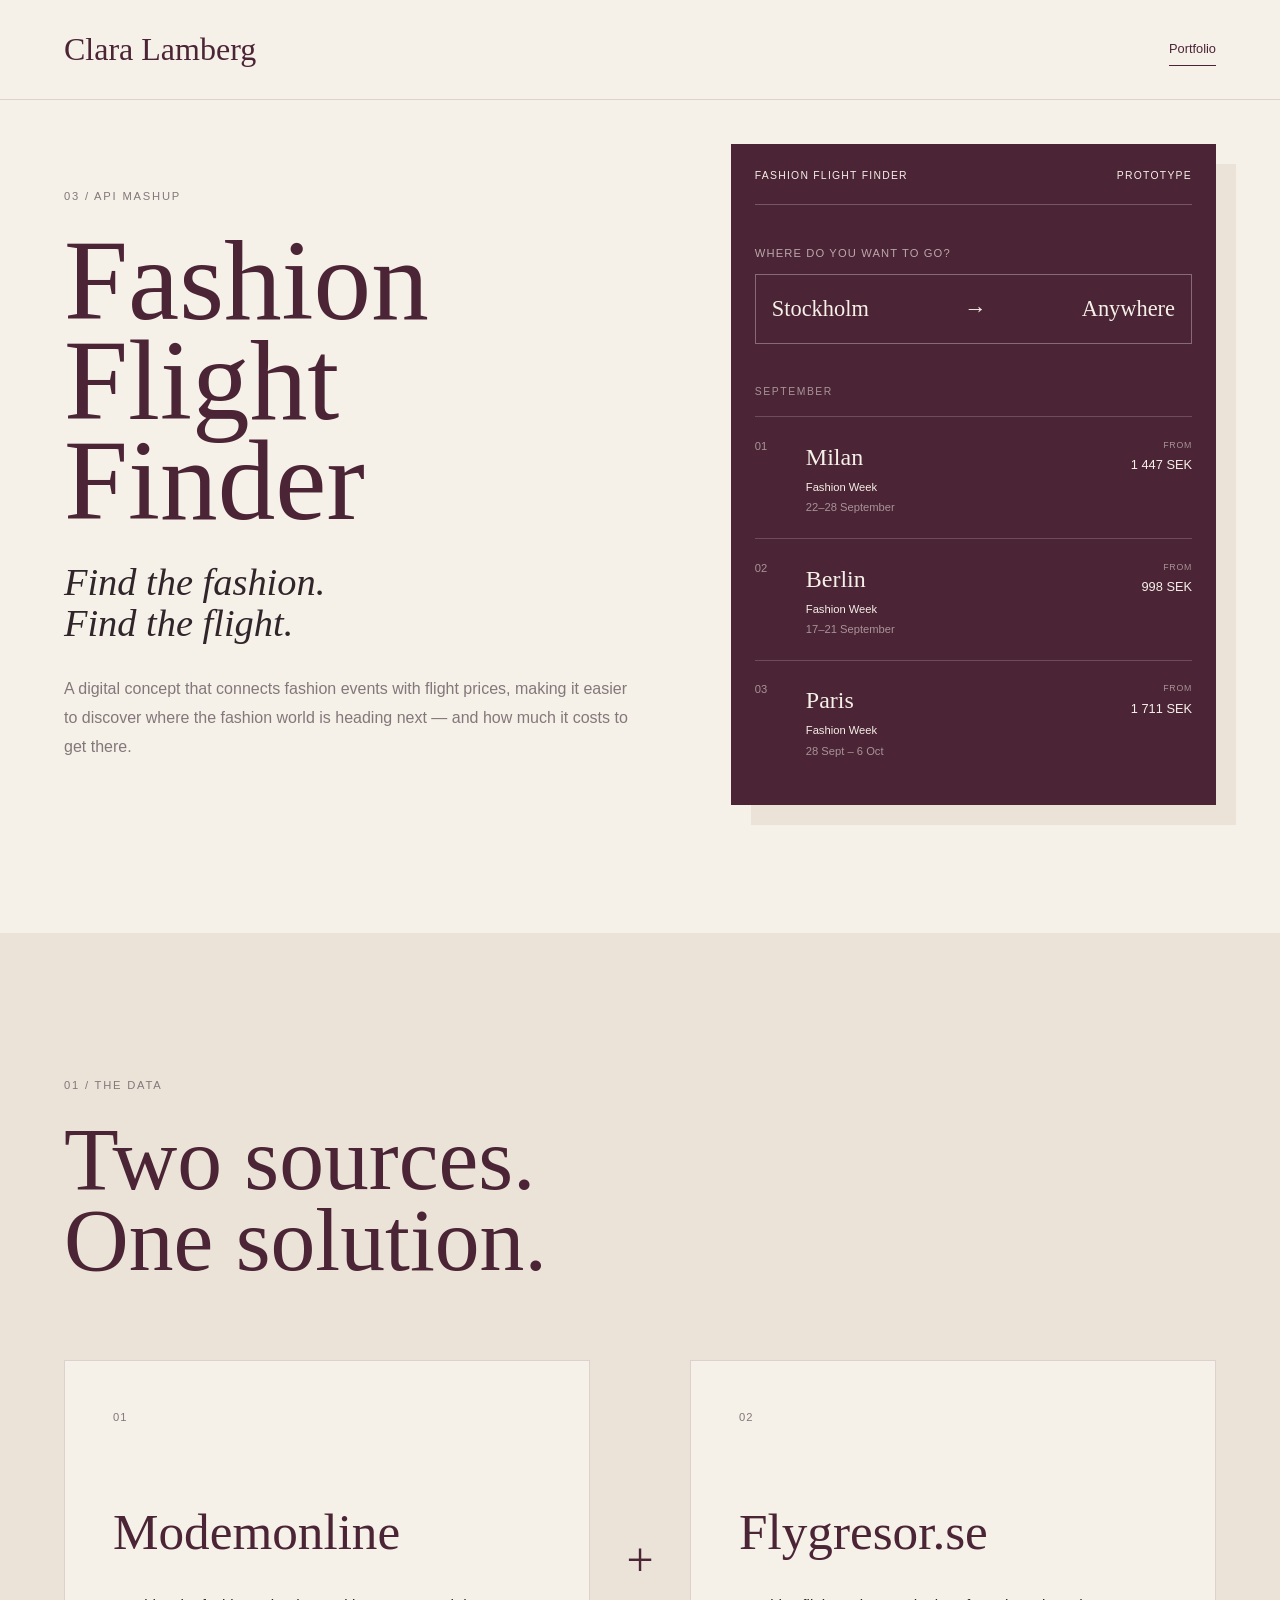
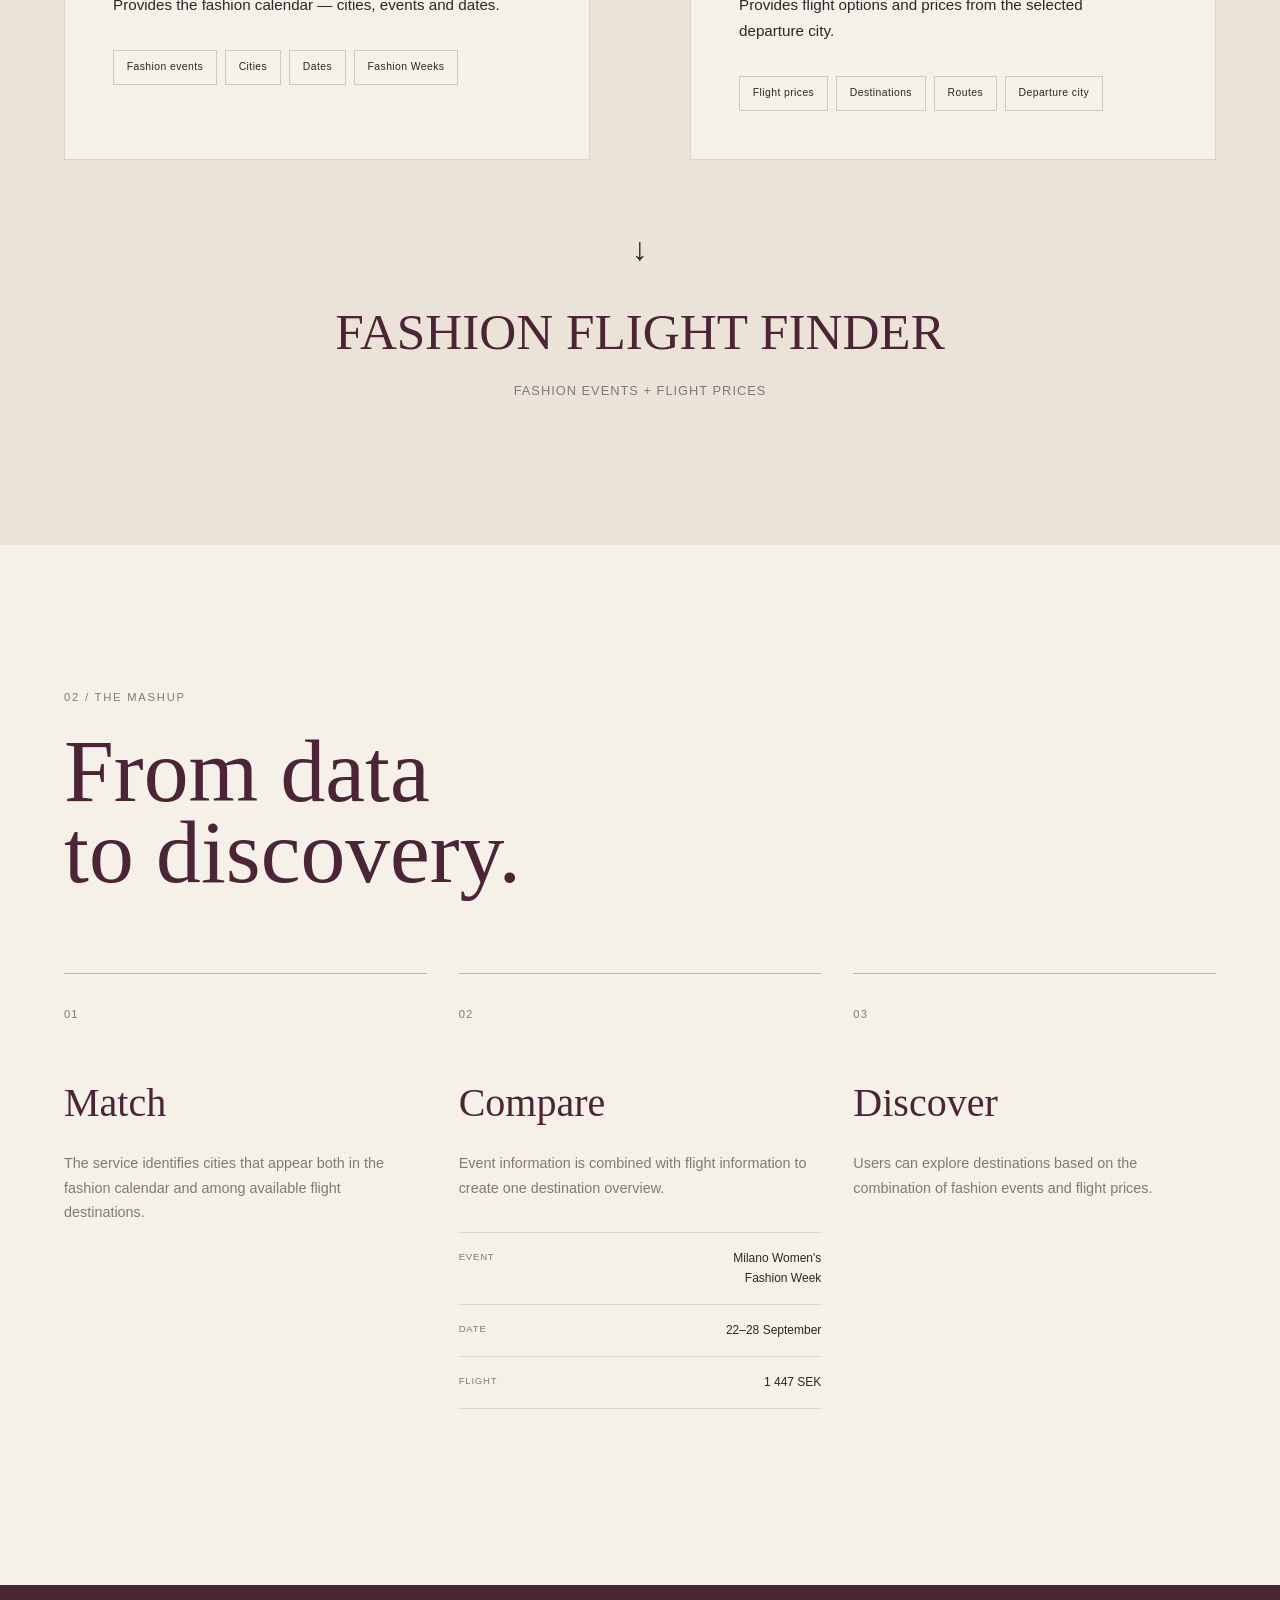
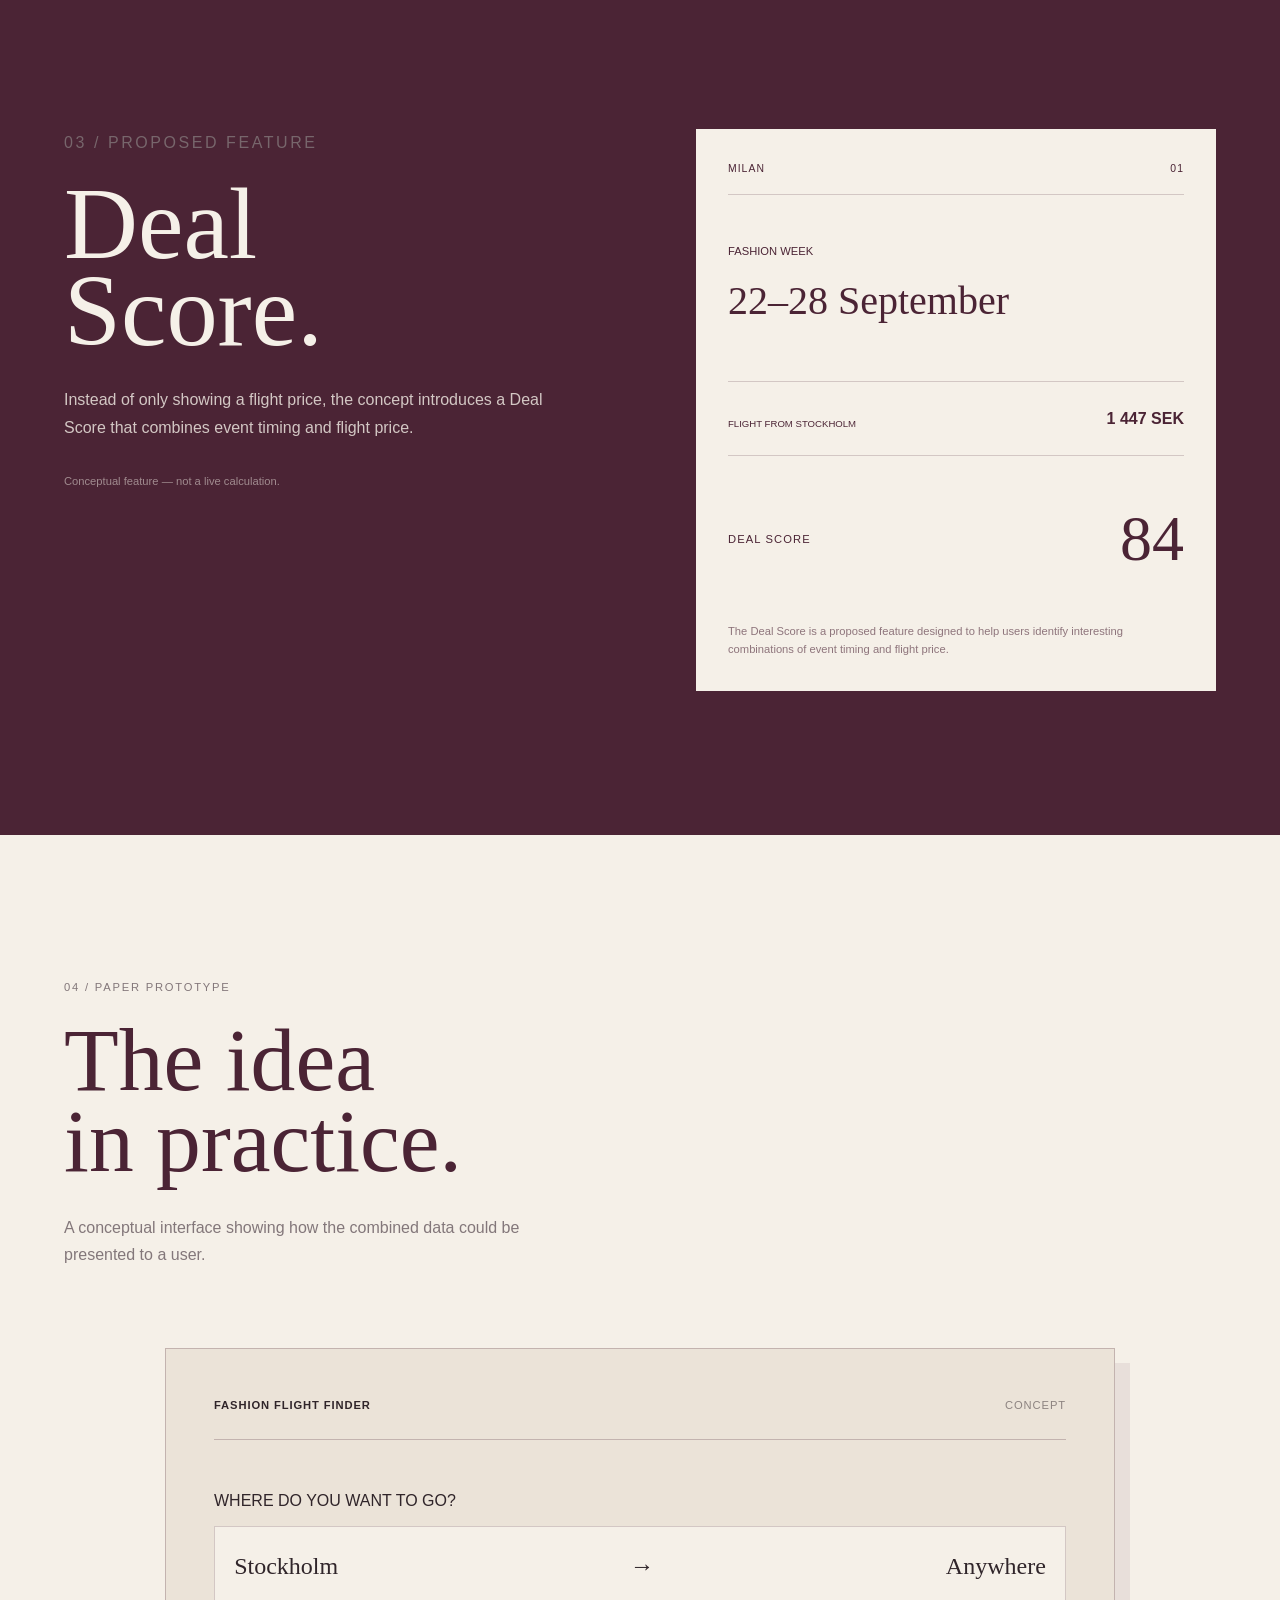
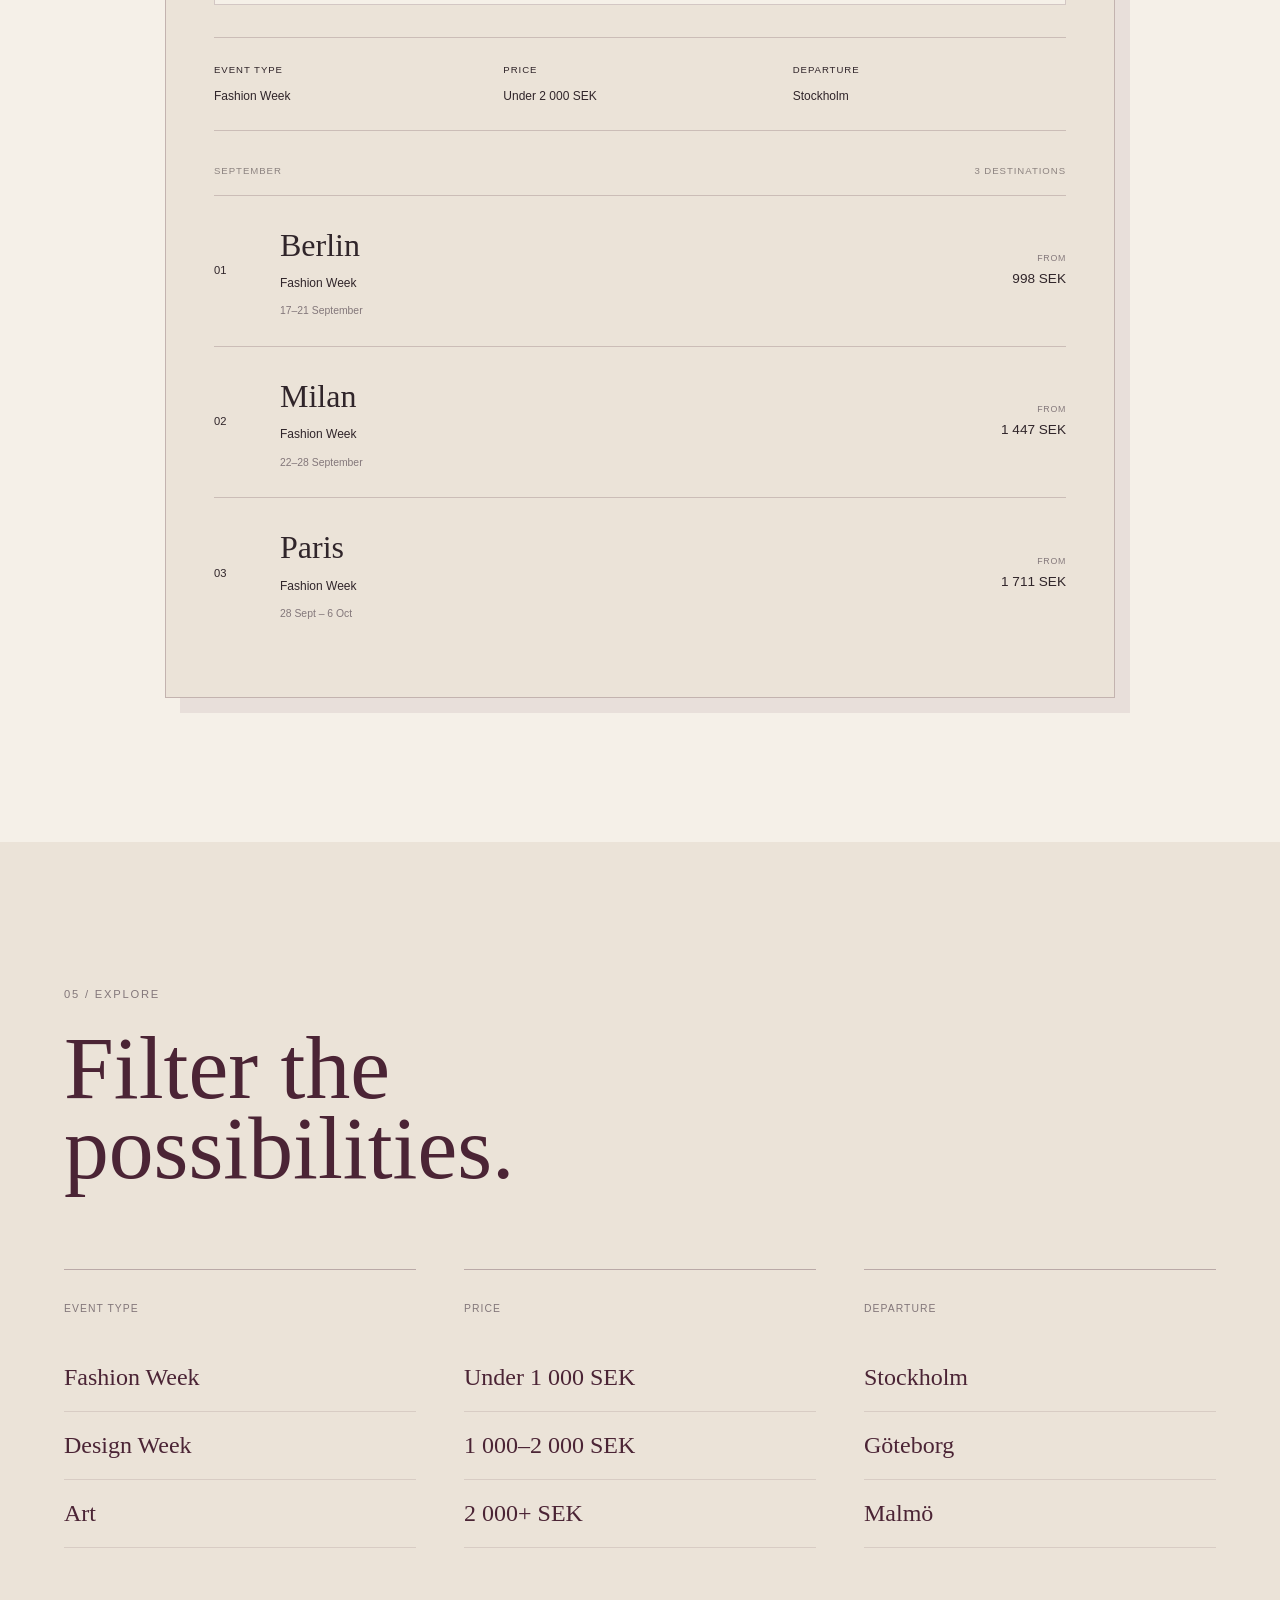
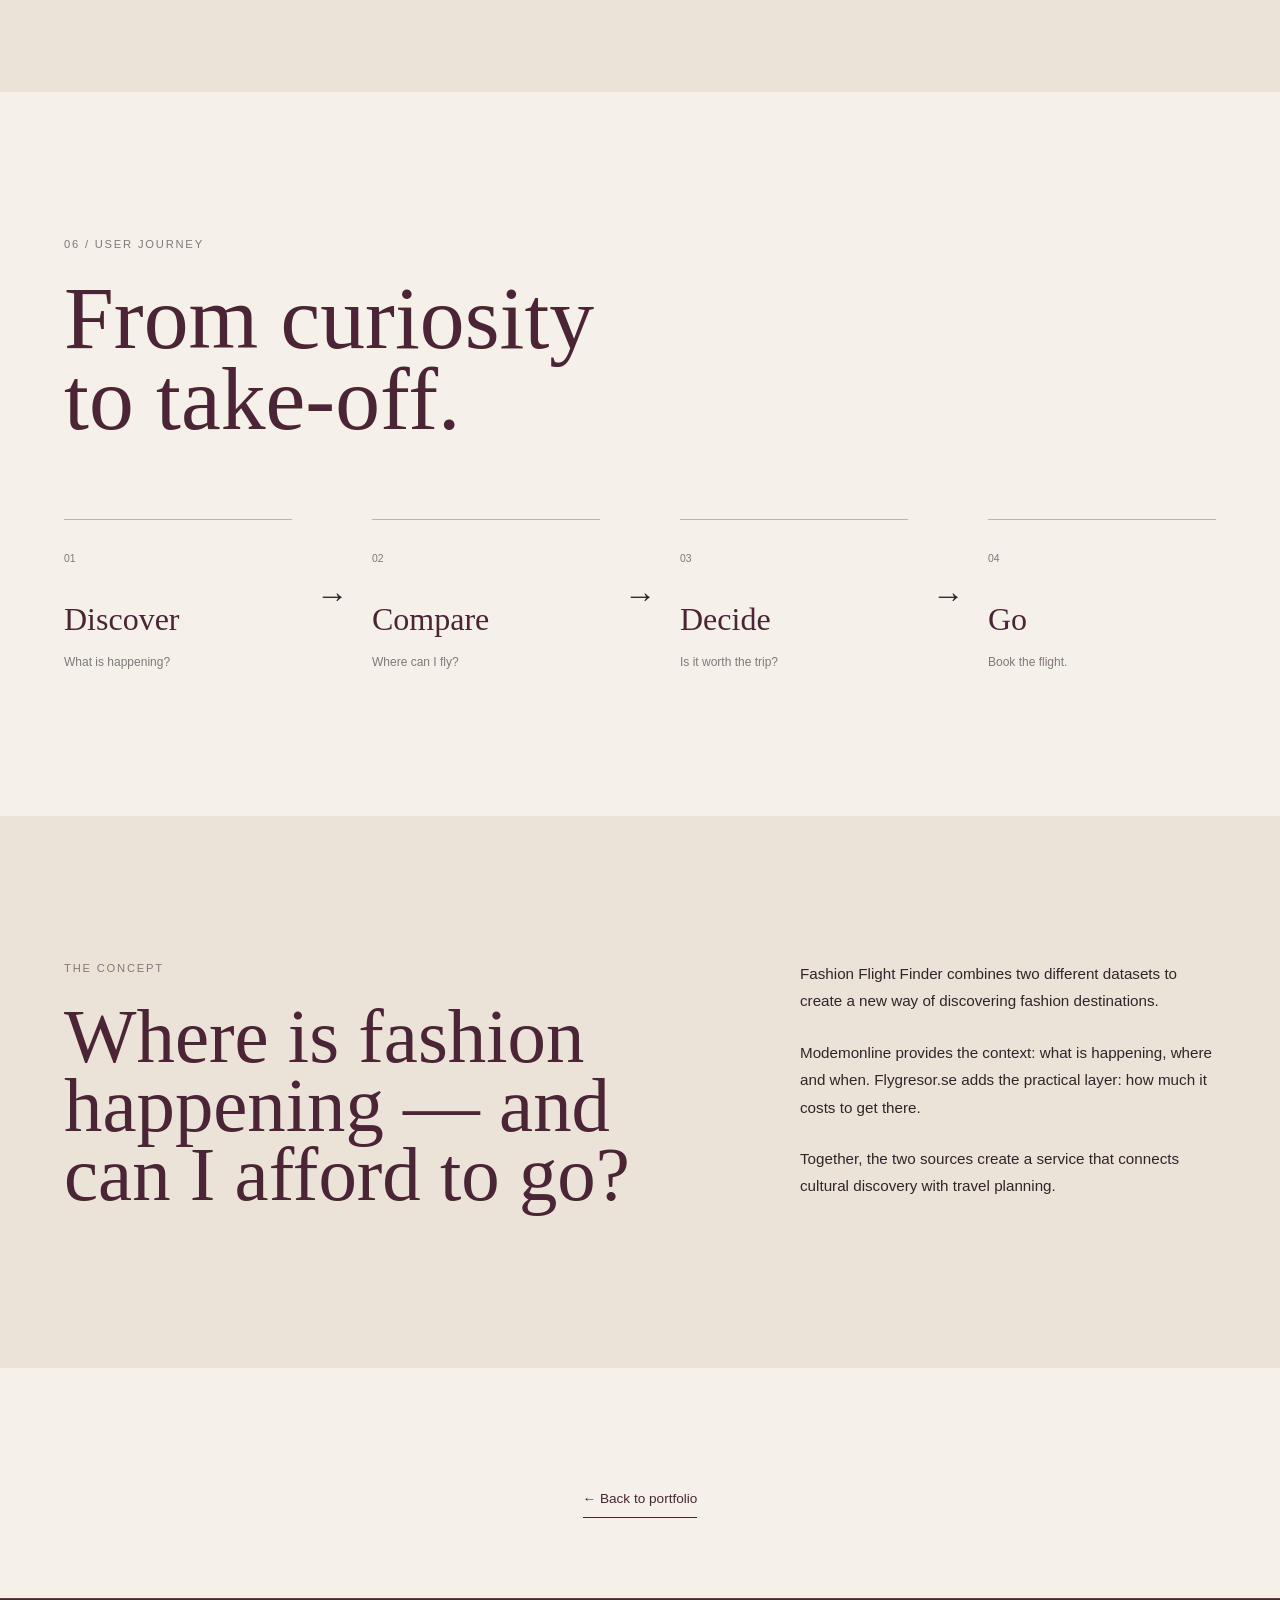
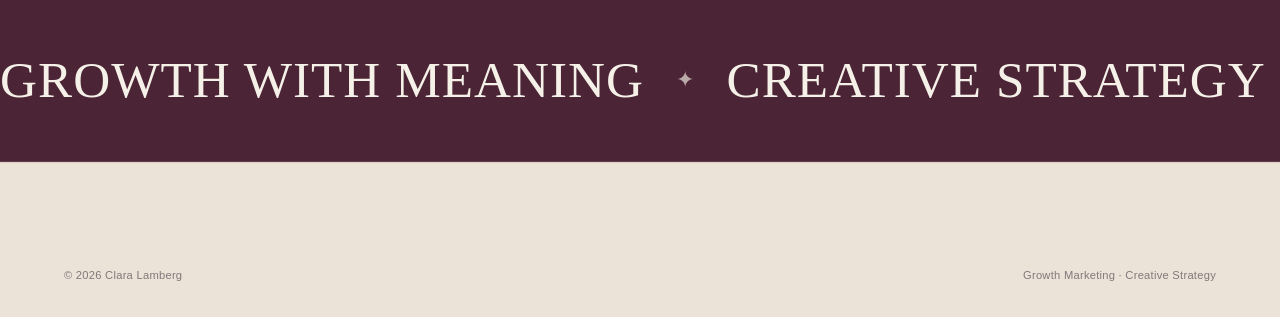
==== api.html @ 917c8853 "new changes" ====
<!DOCTYPE html>
<html lang="en">
<head>
  <!-- Google Tag Manager -->
<script>(function(w,d,s,l,i){w[l]=w[l]||[];w[l].push({'gtm.start':
new Date().getTime(),event:'gtm.js'});var f=d.getElementsByTagName(s)[0],
j=d.createElement(s),dl=l!='dataLayer'?'&l='+l:'';j.async=true;j.src=
'https://www.googletagmanager.com/gtm.js?id='+i+dl;f.parentNode.insertBefore(j,f);
})(window,document,'script','dataLayer','GTM-N8HHXP2M');</script>
<!-- End Google Tag Manager -->
  <meta charset="utf-8">
  <link href="https://fonts.googleapis.com/css2?family=Roboto&display=swap" rel="stylesheet">
  <title>Fashion Flight Finder</title>
  <link rel="stylesheet" href="styles.css"/>
   <!-- PROJECT 3 ONLY -->
    <link rel="stylesheet" href="project-three.css">
</head>
<body>
  <!-- Google Tag Manager (noscript) -->
<noscript><iframe src="https://www.googletagmanager.com/ns.html?id=GTM-N8HHXP2M"
height="0" width="0" style="display:none;visibility:hidden"></iframe></noscript>
<!-- End Google Tag Manager (noscript) -->


    <header class="site-header">

        <a href="index.html" class="logo">
            Clara Lamberg
        </a>

        <nav class="navigation">
            <a href="portfolio.html" class="active">
                Portfolio
            </a>
        </nav>

    </header>



    <main>


        <section class="fashion-intro">

            <div class="fashion-intro-content">

                <p class="eyebrow">
                    03 / API Mashup
                </p>

                <h1>
                    Fashion<br>
                    Flight Finder
                </h1>

                <p class="fashion-tagline">
                    Find the fashion.<br>
                    Find the flight.
                </p>

                <p class="fashion-intro-text">
                    A digital concept that connects fashion events
                    with flight prices, making it easier to discover
                    where the fashion world is heading next — and
                    how much it costs to get there.
                </p>

            </div>


            <div class="hero-prototype">

                <div class="prototype-top">
                    <span>FASHION FLIGHT FINDER</span>
                    <span>PROTOTYPE</span>
                </div>

                <div class="prototype-search">

                    <p>Where do you want to go?</p>

                    <div class="search-field">
                        Stockholm
                        <span>→</span>
                        Anywhere
                    </div>

                </div>

                <div class="prototype-month">
                    SEPTEMBER
                </div>

                <div class="prototype-result">

                    <div class="prototype-result-number">
                        01
                    </div>

                    <div class="prototype-result-info">

                        <h3>
                            Milan
                        </h3>

                        <p>
                            Fashion Week
                        </p>

                        <small>
                            22–28 September
                        </small>

                    </div>

                    <div class="prototype-price">

                        <span>
                            FROM
                        </span>

                        <strong>
                            1 447 SEK
                        </strong>

                    </div>

                </div>

                <div class="prototype-result">

                    <div class="prototype-result-number">
                        02
                    </div>

                    <div class="prototype-result-info">

                        <h3>
                            Berlin
                        </h3>

                        <p>
                            Fashion Week
                        </p>

                        <small>
                            17–21 September
                        </small>

                    </div>

                    <div class="prototype-price">

                        <span>
                            FROM
                        </span>

                        <strong>
                            998 SEK
                        </strong>

                    </div>

                </div>

                <div class="prototype-result">

                    <div class="prototype-result-number">
                        03
                    </div>

                    <div class="prototype-result-info">

                        <h3>
                            Paris
                        </h3>

                        <p>
                            Fashion Week
                        </p>

                        <small>
                            28 Sept – 6 Oct
                        </small>

                    </div>

                    <div class="prototype-price">

                        <span>
                            FROM
                        </span>

                        <strong>
                            1 711 SEK
                        </strong>

                    </div>

                </div>

            </div>

        </section>


        <section class="data-sources">

            <div class="section-heading">

                <p class="eyebrow">
                    01 / The data
                </p>

                <h2>
                    Two sources.<br>
                    One solution.
                </h2>

            </div>


            <div class="data-flow">

                <article class="source-card">

                    <div class="source-number">
                        01
                    </div>

                    <h3>
                        Modemonline
                    </h3>

                    <p>
                        Provides the fashion calendar —
                        cities, events and dates.
                    </p>

                    <div class="source-data">

                        <span>Fashion events</span>
                        <span>Cities</span>
                        <span>Dates</span>
                        <span>Fashion Weeks</span>

                    </div>

                </article>


                <div class="data-connection">

                    <span>+</span>

                </div>


                <article class="source-card">

                    <div class="source-number">
                        02
                    </div>

                    <h3>
                        Flygresor.se
                    </h3>

                    <p>
                        Provides flight options and prices
                        from the selected departure city.
                    </p>

                    <div class="source-data">

                        <span>Flight prices</span>
                        <span>Destinations</span>
                        <span>Routes</span>
                        <span>Departure city</span>

                    </div>

                </article>

            </div>


            <div class="mashup-result">

                <span>
                    ↓
                </span>

                <strong>
                    FASHION FLIGHT FINDER
                </strong>

                <p>
                    Fashion events + flight prices
                </p>

            </div>

        </section>


        <section class="mashup-section">

            <div class="section-heading">

                <p class="eyebrow">
                    02 / The mashup
                </p>

                <h2>
                    From data<br>
                    to discovery.
                </h2>

            </div>


            <div class="mashup-steps">


                <article class="mashup-step">

                    <span class="step-number">
                        01
                    </span>

                    <h3>
                        Match
                    </h3>

                    <p>
                        The service identifies cities that
                        appear both in the fashion calendar
                        and among available flight destinations.
                    </p>

                </article>


                <article class="mashup-step">

                    <span class="step-number">
                        02
                    </span>

                    <h3>
                        Compare
                    </h3>

                    <p>
                        Event information is combined with
                        flight information to create one
                        destination overview.
                    </p>

                    <div class="mini-example">

                        <div>
                            <span>EVENT</span>
                            <strong>
                                Milano Women's<br>
                                Fashion Week
                            </strong>
                        </div>

                        <div>
                            <span>DATE</span>
                            <strong>
                                22–28 September
                            </strong>
                        </div>

                        <div>
                            <span>FLIGHT</span>
                            <strong>
                                1 447 SEK
                            </strong>
                        </div>

                    </div>

                </article>

                <article class="mashup-step">

                    <span class="step-number">
                        03
                    </span>

                    <h3>
                        Discover
                    </h3>

                    <p>
                        Users can explore destinations based
                        on the combination of fashion events
                        and flight prices.
                    </p>

                </article>

            </div>

        </section>

        <section class="deal-score-section">

            <div class="deal-score-intro">

                <p class="eyebrow">
                    03 / Proposed feature
                </p>

                <h2>
                    Deal<br>
                    Score.
                </h2>

                <p>
                    Instead of only showing a flight price,
                    the concept introduces a Deal Score that
                    combines event timing and flight price.
                </p>

                <small>
                    Conceptual feature — not a live calculation.
                </small>

            </div>


            <div class="deal-card">

                <div class="deal-card-top">

                    <span>
                        MILAN
                    </span>

                    <span>
                        01
                    </span>

                </div>


                <div class="deal-card-main">

                    <p>
                        Fashion Week
                    </p>

                    <h3>
                        22–28 September
                    </h3>

                </div>


                <div class="deal-price">

                    <span>
                        FLIGHT FROM STOCKHOLM
                    </span>

                    <strong>
                        1 447 SEK
                    </strong>

                </div>


                <div class="deal-score">

                    <span>
                        DEAL SCORE
                    </span>

                    <strong>
                        84
                    </strong>

                </div>


                <p class="deal-note">
                    The Deal Score is a proposed feature
                    designed to help users identify interesting
                    combinations of event timing and flight price.
                </p>

            </div>

        </section>


        <section class="paper-section">

            <div class="section-heading">

                <p class="eyebrow">
                    04 / Paper prototype
                </p>

                <h2>
                    The idea<br>
                    in practice.
                </h2>

                <p class="section-description">
                    A conceptual interface showing how the
                    combined data could be presented to a user.
                </p>

            </div>

            <div class="paper-prototype">

                <div class="paper-header">

                    <strong>
                        FASHION FLIGHT FINDER
                    </strong>

                    <span>
                        CONCEPT
                    </span>

                </div>


                <div class="paper-search">

                    <p>
                        WHERE DO YOU WANT TO GO?
                    </p>

                    <div class="paper-input">
                        Stockholm
                        <span>→</span>
                        Anywhere
                    </div>

                </div>


                <div class="paper-filters">

                    <div>
                        <span>EVENT TYPE</span>

                        <strong>
                            Fashion Week
                        </strong>
                    </div>

                    <div>
                        <span>PRICE</span>

                        <strong>
                            Under 2 000 SEK
                        </strong>
                    </div>

                    <div>
                        <span>DEPARTURE</span>

                        <strong>
                            Stockholm
                        </strong>
                    </div>

                </div>


                <div class="paper-results">

                    <div class="paper-results-heading">
                        <span>SEPTEMBER</span>
                        <span>3 DESTINATIONS</span>
                    </div>

                    <article class="paper-result">

                        <div class="paper-result-number">
                            01
                        </div>

                        <div class="paper-result-city">
                            <h3>
                                Berlin
                            </h3>

                            <p>
                                Fashion Week
                            </p>

                            <small>
                                17–21 September
                            </small>
                        </div>

                        <div class="paper-result-price">
                            <span>FROM</span>
                            <strong>
                                998 SEK
                            </strong>
                        </div>

                    </article>

                    <article class="paper-result">

                        <div class="paper-result-number">
                            02
                        </div>

                        <div class="paper-result-city">
                            <h3>
                                Milan
                            </h3>

                            <p>
                                Fashion Week
                            </p>

                            <small>
                                22–28 September
                            </small>
                        </div>

                        <div class="paper-result-price">
                            <span>FROM</span>
                            <strong>
                                1 447 SEK
                            </strong>
                        </div>

                    </article>

                    <article class="paper-result">

                        <div class="paper-result-number">
                            03
                        </div>

                        <div class="paper-result-city">
                            <h3>
                                Paris
                            </h3>

                            <p>
                                Fashion Week
                            </p>

                            <small>
                                28 Sept – 6 Oct
                            </small>
                        </div>

                        <div class="paper-result-price">
                            <span>FROM</span>
                            <strong>
                                1 711 SEK
                            </strong>
                        </div>

                    </article>

                </div>

            </div>

        </section>


        <section class="filters-section">

            <div class="section-heading">

                <p class="eyebrow">
                    05 / Explore
                </p>

                <h2>
                    Filter the<br>
                    possibilities.
                </h2>

            </div>


            <div class="filter-grid">


                <div class="filter-group">

                    <span>
                        EVENT TYPE
                    </span>

                    <div class="filter-options">

                        <span>Fashion Week</span>
                        <span>Design Week</span>
                        <span>Art</span>

                    </div>

                </div>


                <div class="filter-group">

                    <span>
                        PRICE
                    </span>

                    <div class="filter-options">

                        <span>Under 1 000 SEK</span>
                        <span>1 000–2 000 SEK</span>
                        <span>2 000+ SEK</span>

                    </div>

                </div>


                <div class="filter-group">

                    <span>
                        DEPARTURE
                    </span>

                    <div class="filter-options">

                        <span>Stockholm</span>
                        <span>Göteborg</span>
                        <span>Malmö</span>

                    </div>

                </div>

            </div>

        </section>

        <section class="journey-section">

            <div class="section-heading">

                <p class="eyebrow">
                    06 / User journey
                </p>

                <h2>
                    From curiosity<br>
                    to take-off.
                </h2>

            </div>


            <div class="journey">

                <article class="journey-step">

                    <span>
                        01
                    </span>

                    <h3>
                        Discover
                    </h3>

                    <p>
                        What is happening?
                    </p>

                </article>


                <div class="journey-arrow">
                    →
                </div>


                <article class="journey-step">

                    <span>
                        02
                    </span>

                    <h3>
                        Compare
                    </h3>

                    <p>
                        Where can I fly?
                    </p>

                </article>


                <div class="journey-arrow">
                    →
                </div>


                <article class="journey-step">

                    <span>
                        03
                    </span>

                    <h3>
                        Decide
                    </h3>

                    <p>
                        Is it worth the trip?
                    </p>

                </article>


                <div class="journey-arrow">
                    →
                </div>


                <article class="journey-step">

                    <span>
                        04
                    </span>

                    <h3>
                        Go
                    </h3>

                    <p>
                        Book the flight.
                    </p>

                </article>

            </div>

        </section>


        <section class="fashion-summary">

            <div>

                <p class="eyebrow">
                    The concept
                </p>

                <h2>
                    Where is fashion<br>
                    happening — and<br>
                    can I afford to go?
                </h2>

            </div>


            <div class="fashion-summary-text">

                <p>
                    Fashion Flight Finder combines two different
                    datasets to create a new way of discovering
                    fashion destinations.
                </p>

                <p>
                    Modemonline provides the context:
                    what is happening, where and when.
                    Flygresor.se adds the practical layer:
                    how much it costs to get there.
                </p>

                <p>
                    Together, the two sources create a service
                    that connects cultural discovery with travel
                    planning.
                </p>

            </div>

        </section>


        <section class="project-back">

            <a href="portfolio.html" class="project-button">
                ← Back to portfolio
            </a>

        </section>


        <section class="marquee-section" aria-label="Scrolling statement">

            <div class="marquee">

                <div class="marquee-track">

                    <span>GROWTH WITH MEANING</span>
                    <span class="marquee-dot">✦</span>

                    <span>CREATIVE STRATEGY</span>
                    <span class="marquee-dot">✦</span>

                    <span>DATA &amp; DIGITAL</span>
                    <span class="marquee-dot">✦</span>

                    <span>GROWTH WITH MEANING</span>
                    <span class="marquee-dot">✦</span>

                    <span>CREATIVE STRATEGY</span>
                    <span class="marquee-dot">✦</span>

                    <span>DATA &amp; DIGITAL</span>
                    <span class="marquee-dot">✦</span>

                </div>

            </div>

        </section>


    </main>


    <footer class="site-footer">

        <div class="footer-bottom">

            <p>
                © 2026 Clara Lamberg
            </p>

            <p>
                Growth Marketing · Creative Strategy
            </p>

        </div>

    </footer>


</body>

</html>
---- styles.css ----
:root {
  --ivory: #fffff3;
  --wine-deep: #4c050c;
  --wine-black: #1a090a;
  --dusty-blue: #94b1c8;
  --muted: #70585b;

  --serif: "Cormorant Garamond", Georgia, serif;
  --sans: "Work Sans", -apple-system, BlinkMacSystemFont, "Segoe UI", sans-serif;

  --page-pad: clamp(1.25rem, 5vw, 4rem);
  --content-width: 1180px;
}

/* ---------- Reset ---------- */

*,
*::before,
*::after {
  box-sizing: border-box;
}

html {
  scroll-behavior: smooth;
}

body {
  margin: 0;
  background: var(--ivory);
  color: var(--wine-black);
  font-family: var(--sans);
  -webkit-font-smoothing: antialiased;
  text-rendering: optimizeLegibility;
}

a {
  color: inherit;
}

img {
  max-width: 100%;
}


/* ---------- Header ---------- */

.site-header {
  position: fixed;
  inset: 0 0 auto;
  z-index: 20;

  display: flex;
  align-items: center;
  justify-content: space-between;
  gap: 1rem;

  padding: 1.5rem var(--page-pad) 1.15rem;

  color: var(--ivory);
  background: transparent;

  transition:
    color 0.3s ease,
    background-color 0.3s ease,
    box-shadow 0.3s ease;
}

.site-header.is-solid {
  color: var(--wine-deep);
  background: rgba(255, 255, 243, 0.94);

  box-shadow: 0 1px 0 rgba(76, 5, 12, 0.08);

  backdrop-filter: blur(12px);
}

.name {
  font-family: var(--serif);
  font-size: clamp(1.25rem, 2vw, 1.55rem);
  font-weight: 600;
  letter-spacing: 0.01em;
  text-decoration: none;
}

.site-nav {
  display: flex;
  gap: clamp(1rem, 3vw, 1.8rem);
}

.site-nav a {
  position: relative;

  padding: 0.25rem 0;

  font-size: 0.88rem;
  text-decoration: none;
}

.site-nav a::after {
  content: "";

  position: absolute;
  left: 0;
  bottom: -3px;

  width: 0;
  height: 1px;

  background: currentColor;

  transition: width 0.25s ease;
}

.site-nav a:hover::after,
.site-nav a:focus-visible::after {
  width: 100%;
}


/* ---------- Hero Image ---------- */

.hero-image-wrap {
  position: relative;

  min-height: 480px;
  height: 100svh;

  overflow: hidden;

  background: var(--wine-black);
}

.hero-image {
  width: 100%;
  height: 100%;

  display: block;

  object-fit: cover;
  transform-origin: center top;

  animation: hero-enter 1s ease both;
}

.hero-image-overlay {
  position: absolute;
  inset: 0;

  pointer-events: none;

  background:
    linear-gradient(
      180deg,
      rgba(26, 9, 10, 0.12),
      transparent 42%,
      rgba(26, 9, 10, 0.52)
    );
}

@keyframes hero-enter {
  from {
    opacity: 0;
    transform: scale(1.025);
  }

  to {
    opacity: 1;
    transform: scale(1);
  }
}


/* ---------- Homepage Intro ---------- */

.home-intro {
  max-width: 900px;

  padding: clamp(4rem, 10vw, 8rem) var(--page-pad) 3rem;

  margin: 0 auto;
}

.home-intro h1 {
  margin: 0;

  font-family: var(--serif);
  font-size: clamp(3.2rem, 8vw, 6.2rem);
  font-weight: 500;
  line-height: 0.96;
  letter-spacing: -0.025em;
}

.home-intro p {
  max-width: 48ch;

  margin: 1.75rem 0 0;

  color: var(--wine-deep);

  font-family: var(--serif);
  font-size: clamp(1.15rem, 2vw, 1.4rem);
  font-style: italic;
  line-height: 1.55;
}


/* ---------- Cards ---------- */

.cards {
  display: grid;
  grid-template-columns: repeat(3, minmax(0, 1fr));

  gap: clamp(1.25rem, 3vw, 2.5rem);

  max-width: var(--content-width);

  margin: 0 auto;

  padding: 1rem var(--page-pad) clamp(5rem, 10vw, 8rem);
}

.card {
  display: flex;
  min-width: 0;
  flex-direction: column;

  overflow: hidden;

  color: var(--wine-black);
  text-decoration: none;

  background: #fffef0;

  border: 1px solid rgba(76, 5, 12, 0.13);
  border-radius: 18px;

  transition:
    transform 0.3s ease,
    box-shadow 0.3s ease,
    border-color 0.3s ease;
}

.card:hover,
.card:focus-visible {
  transform: translateY(-7px);

  border-color: rgba(76, 5, 12, 0.3);

  box-shadow: 0 18px 45px rgba(26, 9, 10, 0.12);
}

.card-image {
  aspect-ratio: 1 / 1;

  overflow: hidden;

  background: var(--wine-black);
}

.card-image img {
  width: 100%;
  height: 100%;

  display: block;

  object-fit: cover;

  transition: transform 0.6s cubic-bezier(0.2, 0.7, 0.2, 1);
}

.card:hover .card-image img,
.card:focus-visible .card-image img {
  transform: scale(1.045);
}

.card-body {
  display: flex;
  flex: 1;
  flex-direction: column;

  gap: 0.55rem;

  padding: 1.35rem 1.35rem 1.55rem;
}

.card-eyebrow {
  color: var(--dusty-blue);

  font-size: 0.75rem;
  font-weight: 600;
  letter-spacing: 0.08em;
  text-transform: uppercase;
}

.card h2 {
  margin: 0;

  font-family: var(--serif);
  font-size: 2.1rem;
  font-weight: 600;
}

.card p {
  margin: 0;

  color: var(--muted);

  font-size: 0.94rem;
  line-height: 1.6;
}


/* ---------- Subpage Intro ---------- */

.page-intro {
  max-width: var(--content-width);

  margin: 0 auto;

  padding: clamp(3rem, 8vw, 6.5rem) var(--page-pad) 2rem;
}

.page-kicker {
  margin: 0 0 0.75rem;

  color: var(--wine-deep);

  font-size: 0.78rem;
  font-weight: 600;
  letter-spacing: 0.12em;
  text-transform: uppercase;
}

.page-intro h1 {
  max-width: 14ch;

  margin: 0;

  font-family: var(--serif);
  font-size: clamp(3rem, 7vw, 6.5rem);
  font-weight: 500;
  line-height: 0.95;
}

.page-intro p {
  max-width: 55ch;

  margin: 1.5rem 0 0;

  color: var(--muted);

  font-size: 1.05rem;
  line-height: 1.7;
}


/* ---------- Content Pages ---------- */

.page-content {
  max-width: var(--content-width);

  margin: 0 auto;

  padding: 0 var(--page-pad) 6rem;
}

.page-content p {
  max-width: 65ch;

  color: var(--muted);

  font-size: 1rem;
  line-height: 1.8;
}

.back-link {
  display: inline-block;

  margin: 1rem 0 4rem;

  color: var(--wine-deep);

  font-size: 0.9rem;
  text-decoration: none;
}

.back-link:hover {
  text-decoration: underline;
}


/* ---------- Footer ---------- */

.site-footer {
  padding: 2rem var(--page-pad) 3rem;

  color: var(--wine-deep);

  font-size: 0.78rem;
  letter-spacing: 0.02em;

  border-top: 1px solid rgba(76, 5, 12, 0.1);
}


/* ---------- Responsive ---------- */

@media (max-width: 800px) {
  .cards {
    grid-template-columns: 1fr;
    max-width: 540px;
  }

  .hero-image-wrap {
    height: 68svh;
    min-height: 360px;
  }
}

@media (max-width: 480px) {
  .site-header {
    padding-top: 1.1rem;
  }

  .site-nav {
    gap: 0.9rem;
  }

  .site-nav a {
    font-size: 0.78rem;
  }

  .home-intro h1 {
    font-size: clamp(2.8rem, 14vw, 4.5rem);
  }
}

/* ---------- Scrolling Marquee ---------- */

.marquee-section {
  width: 100%;
  overflow: hidden;

  padding: 2.5rem 0;

  background: var(--wine-deep);
  color: var(--ivory);

  border-top: 1px solid rgba(255, 255, 243, 0.12);
  border-bottom: 1px solid rgba(255, 255, 243, 0.12);
}

.marquee {
  width: 100%;
  overflow: hidden;
}

.marquee-track {
  display: flex;
  align-items: center;
  gap: 2rem;

  width: max-content;

  white-space: nowrap;

  animation: marquee-scroll 28s linear infinite;
}

.marquee-track span {
  font-family: var(--serif);
  font-size: clamp(2rem, 4vw, 4rem);
  font-weight: 500;
  letter-spacing: 0.02em;
}

.marquee-dot {
  font-family: var(--sans) !important;
  font-size: 1.4rem !important;
  opacity: 0.65;
}


/* Infinite scrolling animation */

@keyframes marquee-scroll {

  from {
    transform: translateX(0);
  }

  to {
    transform: translateX(-50%);
  }

}


/* Pause animation when hovering */

.marquee-section:hover .marquee-track {
  animation-play-state: paused;
}


/* Accessibility */

@media (prefers-reduced-motion: reduce) {

  .marquee-track {
    animation: none;
    transform: none;
  }

}

/* ---------- Reduced Motion ---------- */

@media (prefers-reduced-motion: reduce) {
  *,
  *::before,
  *::after {
    scroll-behavior: auto !important;
    animation-duration: 0.01ms !important;
    transition-duration: 0.01ms !important;
  }
}
 

/* =========================================================
   EDUCATION PAGE
========================================================= */


/* ---------- Education Introduction ---------- */

.education-intro {
  padding-bottom: clamp(4rem, 8vw, 7rem);
}


/* ---------- Education Journey ---------- */

.education-journey {
  max-width: 1180px;

  margin: 0 auto;

  padding: 0 var(--page-pad) 5rem;
}


/* ---------- Individual Education Block ---------- */

.education-block {
  display: grid;
  grid-template-columns: 120px 1fr;

  gap: clamp(2rem, 7vw, 8rem);

  min-height: 70vh;

  padding: clamp(4rem, 10vw, 8rem) 0;

  border-top: 1px solid rgba(76, 5, 12, 0.15);

  opacity: 0;
  transform: translateY(60px);

  transition:
    opacity 0.9s ease,
    transform 0.9s cubic-bezier(0.2, 0.7, 0.2, 1);
}


.education-block:first-child {
  border-top: none;
}


/* Active scroll state */

.education-block.is-visible {
  opacity: 1;
  transform: translateY(0);
}


/* ---------- Number ---------- */

.education-number {
  color: var(--dusty-blue);

  font-family: var(--serif);
  font-size: clamp(3rem, 6vw, 5.5rem);
  font-weight: 500;
  line-height: 1;
}


/* ---------- Content ---------- */

.education-content {
  max-width: 700px;
}


.education-kicker {
  margin: 0 0 1.5rem;

  color: var(--wine-deep);

  font-size: 0.75rem;
  font-weight: 600;
  letter-spacing: 0.12em;
  text-transform: uppercase;
}


.education-content h2 {
  margin: 0;

  color: var(--wine-deep);

  font-family: var(--serif);
  font-size: clamp(3rem, 7vw, 6.8rem);
  font-weight: 500;
  line-height: 0.92;
  letter-spacing: -0.025em;
}


.education-description {
  max-width: 55ch;

  margin: 2.5rem 0 0;

  color: var(--muted);

  font-size: 1.05rem;
  line-height: 1.8;
}


/* ---------- Education Link ---------- */

.education-link {
  display: inline-flex;
  align-items: center;
  gap: 0.8rem;

  margin-top: 2.5rem;

  color: var(--wine-deep);

  font-size: 0.85rem;
  font-weight: 500;
  letter-spacing: 0.02em;

  text-decoration: none;

  border-bottom: 1px solid var(--wine-deep);

  padding-bottom: 0.45rem;

  transition:
    gap 0.3s ease,
    opacity 0.3s ease;
}

.education-link span {
  font-size: 1.1rem;

  transition: transform 0.3s ease;
}

.education-link:hover {
  gap: 1.1rem;
  opacity: 0.7;
}

.education-link:hover span {
  transform: translate(3px, -3px);
}


/* ---------- Closing Statement ---------- */

.education-closing {
  padding: 5rem var(--page-pad) 8rem;

  text-align: center;

  opacity: 0;
  transform: translateY(40px);

  transition:
    opacity 0.9s ease,
    transform 0.9s ease;
}


.education-closing.is-visible {
  opacity: 1;
  transform: translateY(0);
}


.education-closing p {
  margin: 0 auto;

  color: var(--wine-deep);

  font-family: var(--serif);
  font-size: clamp(1.8rem, 4vw, 3.5rem);
  font-style: italic;
  line-height: 1.2;
}


/* ---------- Mobile ---------- */

@media (max-width: 700px) {

  .education-block {
    grid-template-columns: 1fr;

    gap: 1.5rem;

    min-height: auto;

    padding: 4.5rem 0;
  }


  .education-number {
    font-size: 3rem;
  }


  .education-content h2 {
    font-size: clamp(2.8rem, 13vw, 4.5rem);
  }


  .education-description {
    font-size: 0.98rem;
  }

}

/* ==================================================
   MAKE IT FAIR — CONTENT PLAN
================================================== */


/* =========================
   INTRO
========================= */

.content-project-intro {
    padding: 9rem var(--page-pad) 7rem;
    max-width: 1100px;
}

.content-project-intro h1 {
    margin: 1rem 0 2rem;

    font-family: var(--serif);
    font-size: clamp(4.5rem, 10vw, 9rem);
    font-weight: 400;
    line-height: 0.9;

    color: var(--wine-deep);
}

.content-project-description {
    max-width: 620px;

    font-family: var(--sans);
    font-size: 1.1rem;
    line-height: 1.7;

    color: var(--muted);
}


/* =========================
   CONTENT SECTIONS
========================= */

.content-section {
    padding: 7rem var(--page-pad);
}

.content-section-last {
    padding-bottom: 9rem;
}


/* =========================
   SECTION HEADING
========================= */

.content-section-heading {
    display: flex;
    align-items: baseline;
    gap: 2rem;

    margin-bottom: 3rem;
}

.content-section-heading .eyebrow {
    margin: 0;
}

.content-section-heading h2 {
    margin: 0;

    font-family: var(--serif);
    font-size: clamp(2.5rem, 5vw, 5rem);
    font-weight: 400;
    line-height: 1;

    color: var(--wine-deep);
}


/* =========================
   IMAGE
========================= */

.content-image {
    width: 100%;
    max-width: 1400px;
    margin: 0 auto;
}

.content-image img {
    display: block;

    width: 100%;
    height: auto;

    object-fit: contain;
}


/* =========================
   SUMMARY
========================= */

.content-project-summary {
    display: grid;
    grid-template-columns: 1fr 1fr;
    gap: 6rem;

    padding: 8rem var(--page-pad);

    background: var(--paper);
}

.content-project-summary h2 {
    margin: 1rem 0 0;

    font-family: var(--serif);
    font-size: clamp(3rem, 6vw, 6rem);
    font-weight: 400;
    line-height: 0.95;

    color: var(--wine-deep);
}

.summary-text {
    max-width: 600px;
}

.summary-text p {
    margin: 0 0 1.5rem;

    font-family: var(--sans);
    font-size: 1rem;
    line-height: 1.8;

    color: var(--text-dark);
}


/* =========================
   BACK TO PORTFOLIO
========================= */

.project-back {
    padding: 5rem var(--page-pad);
    text-align: center;
}

.project-back .project-button {
    display: inline-flex;
    align-items: center;
    gap: 0.8rem;

    color: var(--wine-deep);
    text-decoration: none;

    font-family: var(--sans);
    font-size: 0.85rem;
    font-weight: 500;

    border-bottom: 1px solid var(--wine-deep);

    padding-bottom: 0.5rem;

    transition:
        gap 0.3s ease,
        opacity 0.3s ease;
}

.project-back .project-button:hover {
    gap: 1.2rem;
    opacity: 0.7;
}


/* =========================
   MOBILE
========================= */

@media (max-width: 800px) {

    .content-project-intro {
        padding-top: 7rem;
        padding-bottom: 5rem;
    }

    .content-section {
        padding-top: 5rem;
        padding-bottom: 5rem;
    }

    .content-section-heading {
        display: block;
        margin-bottom: 2rem;
    }

    .content-section-heading h2 {
        margin-top: 0.8rem;
    }

    .content-project-summary {
        grid-template-columns: 1fr;
        gap: 3rem;

        padding-top: 5rem;
        padding-bottom: 5rem;
    }

}

/* =========================================================
   PORTFOLIO PAGE
========================================================= */

/* =========================
   VARIABLES
========================= */

:root {
    --wine-deep: #4b2435;
    --ivory: #f5f0e8;
    --paper: #ebe3d8;

    --text-dark: #30252a;
    --muted: #83777a;

    --serif: "Playfair Display", Georgia, serif;
    --sans: "DM Sans", Arial, sans-serif;

    --page-pad: clamp(1.5rem, 5vw, 5rem);
}


/* =========================
   RESET
========================= */

* {
    margin: 0;
    padding: 0;
    box-sizing: border-box;
}


html {
    scroll-behavior: smooth;
}


body {
    background: var(--ivory);
    color: var(--text-dark);

    font-family: var(--sans);

    line-height: 1.6;
}


img {
    width: 100%;
    display: block;
}


a {
    color: inherit;
}


/* =========================
   HEADER
========================= */

.site-header {

    display: flex;

    justify-content: space-between;
    align-items: center;

    padding: 1.5rem var(--page-pad);

    border-bottom: 1px solid
        rgba(75, 36, 53, 0.15);
}


.logo {

    font-family: var(--serif);

    font-size: 2rem;

    text-decoration: none;

    color: var(--wine-deep);
}


.navigation {

    display: flex;

    gap: 2rem;
}


.navigation a {

    position: relative;

    font-size: 0.8rem;

    text-decoration: none;

    transition: opacity 0.3s ease;
}


.navigation a:hover {

    opacity: 0.6;
}


.navigation a.active {

    color: var(--wine-deep);
}


.navigation a.active::after {

    content: "";

    position: absolute;

    left: 0;
    bottom: -0.4rem;

    width: 100%;
    height: 1px;

    background: var(--wine-deep);
}


.contact-link {

    font-size: 0.8rem;

    text-decoration: none;

    border-bottom: 1px solid var(--wine-deep);

    padding-bottom: 0.3rem;
}


/* =========================
   INTRO
========================= */

.portfolio-intro {

    max-width: 1200px;

    margin: auto;

    padding:
        8rem
        var(--page-pad)
        6rem;
}


.eyebrow {

    margin-bottom: 1.5rem;

    font-size: 0.7rem;

    text-transform: uppercase;

    letter-spacing: 0.16em;

    color: var(--muted);
}


.portfolio-intro h1 {

    font-family: var(--serif);

    font-size: clamp(
        3.5rem,
        8vw,
        8rem
    );

    font-weight: 400;

    line-height: 0.95;

    letter-spacing: -0.04em;

    color: var(--wine-deep);
}


.portfolio-intro h1 em {

    font-weight: 400;
}


.intro-text {

    max-width: 480px;

    margin-top: 3rem;

    color: var(--muted);
}


/* =========================
   PROJECTS
========================= */

.projects-section {

    padding:
        0
        var(--page-pad)
        8rem;
}


.project-list {

    max-width: 1200px;

    margin: auto;
}


.project-card {

    display: grid;

    grid-template-columns:
        60px
        minmax(280px, 1.2fr)
        1fr;

    gap: 3rem;

    align-items: center;

    padding: 5rem 0;

    border-top: 1px solid
        rgba(75, 36, 53, 0.2);
}


.project-card:last-child {

    border-bottom: 1px solid
        rgba(75, 36, 53, 0.2);
}


.project-number {

    align-self: start;

    font-family: var(--serif);

    font-size: 1.1rem;

    color: var(--wine-deep);
}


.project-image-wrapper {

    overflow: hidden;

    aspect-ratio: 4 / 3;

    background: var(--paper);
}


.project-image-wrapper img {

    width: 100%;
    height: 100%;

    object-fit: cover;

    transition:
        transform 0.8s ease;
}


.project-card:hover
.project-image-wrapper img {

    transform: scale(1.04);
}


.project-category {

    margin-bottom: 1rem;

    font-size: 0.7rem;

    text-transform: uppercase;

    letter-spacing: 0.12em;

    color: var(--muted);
}


.project-content h2 {

    font-family: var(--serif);

    font-size: clamp(
        2.5rem,
        4vw,
        4.5rem
    );

    font-weight: 400;

    line-height: 1;

    color: var(--wine-deep);
}


.project-content > p:not(.project-category) {

    max-width: 360px;

    margin-top: 1.5rem;

    font-size: 0.95rem;

    color: var(--muted);
}


/* =========================
   PROJECT BUTTON
========================= */

.project-button {

    display: inline-flex;

    align-items: center;

    gap: 0.7rem;

    margin-top: 2.5rem;

    padding-bottom: 0.5rem;

    border-bottom: 1px solid
        var(--wine-deep);

    color: var(--wine-deep);

    font-size: 0.8rem;

    text-decoration: none;

    transition:
        gap 0.3s ease,
        opacity 0.3s ease;
}


.project-button span {

    font-size: 1.1rem;

    transition:
        transform 0.3s ease;
}


.project-button:hover {

    gap: 1.1rem;

    opacity: 0.7;
}


.project-button:hover span {

    transform:
        translate(3px, -3px);
}


/* =========================
   PROJECT DETAILS
========================= */

.project-details {

    background: var(--paper);
}


.project-detail {

    display: grid;

    grid-template-columns:
        100px 1fr;

    gap: 4rem;

    max-width: 1200px;

    margin: auto;

    padding:
        8rem
        var(--page-pad);

    border-top: 1px solid
        rgba(75, 36, 53, 0.15);
}


.detail-number {

    font-family: var(--serif);

    font-size: 1rem;

    color: var(--wine-deep);
}


.detail-content {

    max-width: 900px;
}


.detail-content h2 {

    margin-bottom: 3rem;

    font-family: var(--serif);

    font-size: clamp(
        3rem,
        7vw,
        7rem
    );

    font-weight: 400;

    line-height: 1;

    color: var(--wine-deep);
}


.detail-content > img {

    width: 100%;

    max-height: 650px;

    object-fit: cover;
}


.detail-description {

    display: grid;

    grid-template-columns:
        1fr 1fr;

    gap: 3rem;

    max-width: 800px;

    margin-top: 4rem;
}


.detail-description p {

    color: var(--muted);

    font-size: 0.95rem;
}


.back-link {

    display: inline-block;

    margin-top: 4rem;

    padding-bottom: 0.5rem;

    border-bottom: 1px solid
        var(--wine-deep);

    color: var(--wine-deep);

    font-size: 0.8rem;

    text-decoration: none;
}


/* =========================
   MARQUEE
========================= */

.marquee-section {

    width: 100%;

    overflow: hidden;

    padding: 2.5rem 0;

    background: var(--wine-deep);

    color: var(--ivory);

    border-top: 1px solid
        rgba(255, 255, 243, 0.12);

    border-bottom: 1px solid
        rgba(255, 255, 243, 0.12);
}


.marquee {

    width: 100%;

    overflow: hidden;
}


.marquee-track {

    display: flex;

    align-items: center;

    gap: 2rem;

    width: max-content;

    white-space: nowrap;

    animation:
        marquee-scroll
        28s
        linear
        infinite;
}


.marquee-track span {

    font-family: var(--serif);

    font-size: clamp(
        2rem,
        4vw,
        4rem
    );

    font-weight: 400;
}


.marquee-dot {

    font-family: var(--sans) !important;

    font-size: 1.4rem !important;

    opacity: 0.65;
}


@keyframes marquee-scroll {

    from {
        transform: translateX(0);
    }

    to {
        transform: translateX(-50%);
    }

}


.marquee-section:hover
.marquee-track {

    animation-play-state: paused;
}


/* =========================
   FOOTER
========================= */

.site-footer {

    padding:
        5rem
        var(--page-pad)
        2rem;

    background: var(--paper);

    color: var(--wine-deep);
}


.footer-top {

    display: flex;

    justify-content: space-between;

    align-items: center;

    padding-bottom: 5rem;

    border-bottom: 1px solid
        rgba(75, 36, 53, 0.2);
}


.footer-top p {

    font-family: var(--serif);

    font-size: clamp(
        1.8rem,
        4vw,
        4rem
    );
}


.footer-top a {

    font-size: 0.9rem;

    text-decoration: none;

    border-bottom: 1px solid
        var(--wine-deep);

    padding-bottom: 0.4rem;
}


.footer-bottom {

    display: flex;

    justify-content: space-between;

    padding-top: 1.5rem;

    font-size: 0.7rem;

    color: var(--muted);
}


/* =========================
   MOBILE
========================= */

@media (max-width: 800px) {


    .navigation {

        gap: 1rem;
    }


    .contact-link {

        display: none;
    }


    .portfolio-intro {

        padding-top: 5rem;

        padding-bottom: 4rem;
    }


    .project-card {

        display: block;

        padding: 4rem 0;
    }


    .project-number {

        margin-bottom: 1.5rem;
    }


    .project-content {

        margin-top: 2rem;
    }


    .project-content h2 {

        font-size: 3rem;
    }


    .project-detail {

        display: block;

        padding-top: 5rem;

        padding-bottom: 5rem;
    }


    .detail-number {

        margin-bottom: 2rem;
    }


    .detail-description {

        grid-template-columns: 1fr;

        gap: 1.5rem;
    }


    .footer-top {

        display: block;
    }


    .footer-top a {

        display: inline-block;

        margin-top: 2rem;
    }


    .footer-bottom {

        display: block;
    }


    .footer-bottom p + p {

        margin-top: 0.5rem;
    }

}

/* =========================================================
   SCRAPER PROJECT
========================================================= */


/* =========================
   SCRAPER INTRO
========================= */

.scraper-intro {
    max-width: 1200px;
    margin: auto;
    padding: 9rem var(--page-pad) 7rem;
}

.scraper-intro h1 {
    max-width: 900px;

    font-family: var(--serif);
    font-size: clamp(4rem, 9vw, 9rem);
    font-weight: 400;
    line-height: 0.9;
    letter-spacing: -0.045em;

    color: var(--wine-deep);
}

.scraper-intro-text {
    max-width: 520px;
    margin-top: 3rem;

    color: var(--muted);
    font-size: 1rem;
    line-height: 1.8;
}


/* =========================
   PROCESS
========================= */

.scraper-process {
    padding: 7rem var(--page-pad);

    background: var(--paper);
}

.scraper-process-header {
    max-width: 1200px;
    margin: 0 auto 5rem;
}

.scraper-process-header h2 {
    font-family: var(--serif);
    font-size: clamp(3.5rem, 7vw, 7rem);
    font-weight: 400;
    line-height: 0.9;

    color: var(--wine-deep);
}

.process-grid {
    display: grid;
    grid-template-columns: repeat(4, 1fr);

    max-width: 1200px;
    margin: auto;

    border-top: 1px solid rgba(75, 36, 53, 0.2);
}

.process-item {
    min-height: 280px;

    padding: 2rem;

    border-right: 1px solid rgba(75, 36, 53, 0.2);
}

.process-item:first-child {
    padding-left: 0;
}

.process-item:last-child {
    border-right: none;
}

.process-item > span {
    display: block;
    margin-bottom: 4rem;

    font-family: var(--serif);
    font-size: 1.2rem;

    color: var(--wine-deep);
}

.process-item h3 {
    margin-bottom: 1rem;

    font-family: var(--serif);
    font-size: 2rem;
    font-weight: 400;

    color: var(--wine-deep);
}

.process-item p {
    max-width: 230px;

    color: var(--muted);
    font-size: 0.9rem;
    line-height: 1.7;
}


/* =========================
   STATISTICS
========================= */

.scraper-overview {
    display: grid;
    grid-template-columns: repeat(3, 1fr);

    max-width: 1200px;
    margin: auto;

    padding: 7rem var(--page-pad);

    border-bottom: 1px solid rgba(75, 36, 53, 0.15);
}

.scraper-stat {
    padding: 0 2rem;

    border-right: 1px solid rgba(75, 36, 53, 0.15);
}

.scraper-stat:first-child {
    padding-left: 0;
}

.scraper-stat:last-child {
    border-right: none;
}

.scraper-stat strong {
    display: block;

    font-family: var(--serif);
    font-size: clamp(4rem, 7vw, 7rem);
    font-weight: 400;
    line-height: 0.9;

    color: var(--wine-deep);
}

.scraper-stat span {
    display: block;
    margin-top: 1.5rem;

    font-size: 0.7rem;
    letter-spacing: 0.12em;
    text-transform: uppercase;

    color: var(--muted);
}


/* =========================
   SCRAPED DATA
========================= */

.scraped-data {
    max-width: 1200px;
    margin: auto;

    padding: 8rem var(--page-pad);
}

.scraped-data-intro {
    display: grid;
    grid-template-columns: 1fr 1fr;

    gap: 5rem;

    margin-bottom: 5rem;
}

.scraped-data-intro h2 {
    font-family: var(--serif);
    font-size: clamp(3.5rem, 7vw, 7rem);
    font-weight: 400;
    line-height: 0.9;

    color: var(--wine-deep);
}

.scraped-data-intro > p {
    max-width: 430px;

    align-self: end;

    color: var(--muted);
    font-size: 1rem;
    line-height: 1.8;
}


/* =========================
   PRODUCT GRID
========================= */

.product-grid {
    display: grid;
    grid-template-columns: repeat(3, 1fr);

    border-top: 1px solid rgba(75, 36, 53, 0.2);
    border-left: 1px solid rgba(75, 36, 53, 0.2);
}

.scraped-product {
    min-height: 340px;

    padding: 1.5rem;

    display: flex;
    flex-direction: column;

    border-right: 1px solid rgba(75, 36, 53, 0.2);
    border-bottom: 1px solid rgba(75, 36, 53, 0.2);

    transition:
        background-color 0.3s ease,
        transform 0.3s ease;
}

.scraped-product:hover {
    background: var(--paper);
}

.product-top {
    display: flex;
    justify-content: space-between;
    align-items: center;

    color: var(--muted);

    font-size: 0.7rem;
    letter-spacing: 0.1em;
}

.product-status {
    color: var(--wine-deep);
}

.product-info {
    margin-top: auto;
    margin-bottom: 2rem;
}

.product-brand {
    margin-bottom: 0.7rem;

    color: var(--muted);

    font-size: 0.7rem;
    letter-spacing: 0.12em;
    text-transform: uppercase;
}

.product-info h3 {
    max-width: 300px;

    font-family: var(--serif);
    font-size: 2rem;
    font-weight: 400;
    line-height: 1.05;

    color: var(--wine-deep);
}

.product-price {
    margin-top: 1rem;

    font-size: 0.85rem;
    color: var(--wine-black);
}

.product-link {
    display: inline-flex;
    align-items: center;
    gap: 0.6rem;

    width: fit-content;

    color: var(--wine-deep);

    font-size: 0.75rem;
    text-decoration: none;

    border-bottom: 1px solid var(--wine-deep);
    padding-bottom: 0.35rem;

    transition:
        gap 0.3s ease,
        opacity 0.3s ease;
}

.product-link span {
    font-size: 1rem;

    transition:
        transform 0.3s ease;
}

.product-link:hover {
    gap: 0.9rem;
    opacity: 0.65;
}

.product-link:hover span {
    transform: translate(3px, -3px);
}


/* =========================
   FULL DATASET
========================= */

.full-dataset {
    padding: 8rem var(--page-pad);
    background: var(--paper);
    scroll-margin-top: 4rem;
}

.full-dataset-header {
    max-width: 900px;
    margin-bottom: 4rem;
}

.full-dataset-header h2 {
    margin: 0 0 2rem;
    font-family: var(--serif);
    font-size: clamp(3rem, 7vw, 7rem);
    font-weight: 400;
    line-height: 0.95;
    color: var(--wine-deep);
}

.full-dataset-header p:last-child {
    max-width: 550px;
    font-size: 1rem;
    line-height: 1.7;
    color: var(--muted);
}

.dataset-container {
    width: 100%;
    max-height: 650px;
    overflow: auto;
    padding: 2rem;
    background: var(--ivory);
    border: 1px solid rgba(75, 36, 53, 0.15);
}

.dataset-container pre {
    margin: 0;
    font-family: monospace;
    font-size: 0.8rem;
    line-height: 1.8;
    white-space: pre-wrap;
    color: var(--text-dark);
}


/* =========================
   BACK
========================= */

.scraper-back {
    max-width: 1200px;
    margin: auto;

    padding: 4rem var(--page-pad) 7rem;
}


/* =========================
   MOBILE
========================= */

@media (max-width: 900px) {

    .process-grid {
        grid-template-columns: repeat(2, 1fr);
    }

    .process-item:nth-child(2) {
        border-right: none;
    }

    .process-item:nth-child(3),
    .process-item:nth-child(4) {
        border-top: 1px solid rgba(75, 36, 53, 0.2);
    }

    .scraped-data-intro {
        grid-template-columns: 1fr;
        gap: 2rem;
    }

    .product-grid {
        grid-template-columns: repeat(2, 1fr);
    }

}


@media (max-width: 600px) {

    .scraper-intro {
        padding-top: 7rem;
    }

    .scraper-intro h1 {
        font-size: clamp(3.5rem, 17vw, 5rem);
    }

    .process-grid {
        grid-template-columns: 1fr;
    }

    .process-item,
    .process-item:nth-child(2),
    .process-item:nth-child(3) {
        border-right: none;
        border-bottom: 1px solid rgba(75, 36, 53, 0.2);
    }

    .process-item:last-child {
        border-bottom: none;
    }

    .process-item:first-child {
        padding-left: 0;
    }

    .scraper-overview {
        grid-template-columns: 1fr;

        gap: 3rem;
    }

    .scraper-stat,
    .scraper-stat:first-child {
        padding: 0 0 3rem;

        border-right: none;
        border-bottom: 1px solid rgba(75, 36, 53, 0.15);
    }

    .scraper-stat:last-child {
        padding-bottom: 0;
        border-bottom: none;
    }

    .product-grid {
        grid-template-columns: 1fr;
    }

    .scraped-product {
        min-height: 300px;
    }

    .full-result {
        display: block;
    }

    .full-result .project-button {
        margin-top: 2rem;
    }

}
---- project-three.css ----
/* ==================================================
   FASHION FLIGHT FINDER
   PROJECT 03
================================================== */


/* =========================
   INTRO
========================= */

.fashion-intro {
    display: grid;
    grid-template-columns: 1fr 0.85fr;
    gap: 6rem;

    padding: 9rem var(--page-pad) 8rem;

    align-items: center;
}

.fashion-intro-content {
    max-width: 800px;
}

.fashion-intro h1 {
    margin: 1rem 0 2rem;

    font-family: var(--serif);
    font-size: clamp(4.5rem, 9vw, 9rem);
    font-weight: 400;
    line-height: 0.87;

    color: var(--wine-deep);
}

.fashion-tagline {
    margin: 0 0 2rem;

    font-family: var(--serif);
    font-size: clamp(1.7rem, 3vw, 2.8rem);
    font-style: italic;
    line-height: 1.05;

    color: var(--wine-light);
}

.fashion-intro-text {
    max-width: 580px;

    font-family: var(--sans);
    font-size: 1rem;
    line-height: 1.8;

    color: var(--muted);
}


/* =========================
   HERO PROTOTYPE
========================= */

.hero-prototype {
    background: var(--wine-deep);
    color: var(--ivory);

    padding: 1.5rem;

    box-shadow: 20px 20px 0 var(--paper);
}

.prototype-top {
    display: flex;
    justify-content: space-between;

    padding-bottom: 1.2rem;

    border-bottom: 1px solid rgba(245, 240, 232, 0.25);

    font-family: var(--sans);
    font-size: 0.65rem;
    letter-spacing: 0.12em;
}

.prototype-search {
    padding: 2.5rem 0;
}

.prototype-search p {
    margin: 0 0 0.7rem;

    font-family: var(--sans);
    font-size: 0.7rem;
    letter-spacing: 0.1em;
    text-transform: uppercase;

    opacity: 0.65;
}

.search-field {
    display: flex;
    justify-content: space-between;
    align-items: center;

    padding: 1rem;

    border: 1px solid rgba(245, 240, 232, 0.35);

    font-family: var(--serif);
    font-size: 1.4rem;
}

.prototype-month {
    margin-bottom: 1rem;

    font-family: var(--sans);
    font-size: 0.65rem;
    letter-spacing: 0.15em;
    opacity: 0.55;
}

.prototype-result {
    display: grid;
    grid-template-columns: 35px 1fr auto;
    gap: 1rem;

    padding: 1.3rem 0;

    border-top: 1px solid rgba(245, 240, 232, 0.2);
}

.prototype-result-number {
    font-family: var(--sans);
    font-size: 0.7rem;
    opacity: 0.55;
}

.prototype-result-info h3 {
    margin: 0;

    font-family: var(--serif);
    font-size: 1.5rem;
    font-weight: 400;
}

.prototype-result-info p,
.prototype-result-info small {
    display: block;

    margin: 0.15rem 0 0;

    font-family: var(--sans);
    font-size: 0.7rem;
}

.prototype-result-info small {
    opacity: 0.55;
}

.prototype-price {
    text-align: right;
}

.prototype-price span {
    display: block;

    font-family: var(--sans);
    font-size: 0.55rem;
    letter-spacing: 0.08em;

    opacity: 0.55;
}

.prototype-price strong {
    display: block;

    margin-top: 0.2rem;

    font-family: var(--sans);
    font-size: 0.8rem;
    font-weight: 500;
}


/* =========================
   SECTION HEADINGS
========================= */

.section-heading {
    max-width: 900px;
    margin-bottom: 5rem;
}

.section-heading h2 {
    margin: 1rem 0 0;

    font-family: var(--serif);
    font-size: clamp(3.5rem, 7vw, 7rem);
    font-weight: 400;
    line-height: 0.9;

    color: var(--wine-deep);
}

.section-description {
    max-width: 500px;

    margin-top: 2rem;

    font-family: var(--sans);
    font-size: 1rem;
    line-height: 1.7;

    color: var(--muted);
}


/* =========================
   DATA SOURCES
========================= */

.data-sources {
    padding: 9rem var(--page-pad);

    background: var(--paper);
}

.data-flow {
    display: grid;
    grid-template-columns: 1fr 100px 1fr;
    align-items: stretch;

    max-width: 1200px;
    margin: 0 auto;
}

.source-card {
    padding: 3rem;

    background: var(--ivory);

    border: 1px solid rgba(75, 36, 53, 0.15);
}

.source-number {
    margin-bottom: 4rem;

    font-family: var(--sans);
    font-size: 0.7rem;
    letter-spacing: 0.1em;

    color: var(--muted);
}

.source-card h3 {
    margin: 0 0 1.2rem;

    font-family: var(--serif);
    font-size: clamp(2rem, 4vw, 3.5rem);
    font-weight: 400;

    color: var(--wine-deep);
}

.source-card p {
    max-width: 400px;

    font-family: var(--sans);
    font-size: 0.95rem;
    line-height: 1.7;

    color: var(--text-dark);
}

.source-data {
    display: flex;
    flex-wrap: wrap;
    gap: 0.5rem;

    margin-top: 2rem;
}

.source-data span {
    padding: 0.5rem 0.8rem;

    border: 1px solid rgba(75, 36, 53, 0.2);

    font-family: var(--sans);
    font-size: 0.65rem;
    letter-spacing: 0.04em;
}

.data-connection {
    display: flex;
    justify-content: center;
    align-items: center;

    font-family: var(--serif);
    font-size: 3rem;

    color: var(--wine-deep);
}

.mashup-result {
    display: flex;
    flex-direction: column;
    align-items: center;

    margin-top: 4rem;

    text-align: center;
}

.mashup-result > span {
    margin-bottom: 1rem;

    font-size: 2rem;
}

.mashup-result strong {
    font-family: var(--serif);
    font-size: clamp(2rem, 4vw, 4rem);
    font-weight: 400;

    color: var(--wine-deep);
}

.mashup-result p {
    margin-top: 0.5rem;

    font-family: var(--sans);
    font-size: 0.8rem;
    letter-spacing: 0.08em;
    text-transform: uppercase;

    color: var(--muted);
}


/* =========================
   MASHUP
========================= */

.mashup-section {
    padding: 9rem var(--page-pad);
}

.mashup-steps {
    display: grid;
    grid-template-columns: repeat(3, 1fr);
    gap: 2rem;
}

.mashup-step {
    padding: 2rem 0;

    border-top: 1px solid rgba(75, 36, 53, 0.3);
}

.step-number {
    display: block;

    margin-bottom: 3rem;

    font-family: var(--sans);
    font-size: 0.7rem;
    letter-spacing: 0.1em;

    color: var(--muted);
}

.mashup-step h3 {
    margin: 0 0 1rem;

    font-family: var(--serif);
    font-size: 2.5rem;
    font-weight: 400;

    color: var(--wine-deep);
}

.mashup-step > p {
    max-width: 350px;

    margin: 0;

    font-family: var(--sans);
    font-size: 0.9rem;
    line-height: 1.7;

    color: var(--muted);
}

.mini-example {
    margin-top: 2rem;

    border-top: 1px solid rgba(75, 36, 53, 0.15);
}

.mini-example div {
    display: flex;
    justify-content: space-between;
    gap: 1rem;

    padding: 1rem 0;

    border-bottom: 1px solid rgba(75, 36, 53, 0.15);
}

.mini-example span {
    font-family: var(--sans);
    font-size: 0.6rem;
    letter-spacing: 0.08em;

    color: var(--muted);
}

.mini-example strong {
    font-family: var(--sans);
    font-size: 0.75rem;
    font-weight: 500;
    text-align: right;
}


/* =========================
   DEAL SCORE
========================= */

.deal-score-section {
    display: grid;
    grid-template-columns: 1fr 1fr;
    gap: 7rem;

    padding: 9rem var(--page-pad);

    background: var(--wine-deep);
    color: var(--ivory);
}

.deal-score-intro h2 {
    margin: 1rem 0 2rem;

    font-family: var(--serif);
    font-size: clamp(4rem, 8vw, 8rem);
    font-weight: 400;
    line-height: 0.85;
}

.deal-score-intro > p {
    max-width: 500px;

    font-family: var(--sans);
    font-size: 1rem;
    line-height: 1.7;

    opacity: 0.8;
}

.deal-score-intro small {
    display: block;

    margin-top: 2rem;

    max-width: 450px;

    font-family: var(--sans);
    font-size: 0.7rem;
    line-height: 1.5;

    opacity: 0.5;
}

.deal-card {
    align-self: center;

    padding: 2rem;

    background: var(--ivory);
    color: var(--wine-deep);
}

.deal-card-top {
    display: flex;
    justify-content: space-between;

    padding-bottom: 1rem;

    border-bottom: 1px solid rgba(75, 36, 53, 0.2);

    font-family: var(--sans);
    font-size: 0.65rem;
    letter-spacing: 0.1em;
}

.deal-card-main {
    padding: 3rem 0;
}

.deal-card-main p {
    margin: 0 0 0.5rem;

    font-family: var(--sans);
    font-size: 0.7rem;
    text-transform: uppercase;
}

.deal-card-main h3 {
    margin: 0;

    font-family: var(--serif);
    font-size: 2.5rem;
    font-weight: 400;
}

.deal-price {
    display: flex;
    justify-content: space-between;
    align-items: end;

    padding: 1.5rem 0;

    border-top: 1px solid rgba(75, 36, 53, 0.2);
    border-bottom: 1px solid rgba(75, 36, 53, 0.2);
}

.deal-price span {
    font-family: var(--sans);
    font-size: 0.6rem;
}

.deal-price strong {
    font-family: var(--sans);
    font-size: 1rem;
}

.deal-score {
    display: flex;
    justify-content: space-between;
    align-items: center;

    padding-top: 2rem;
}

.deal-score span {
    font-family: var(--sans);
    font-size: 0.7rem;
    letter-spacing: 0.1em;
}

.deal-score strong {
    font-family: var(--serif);
    font-size: 4rem;
    font-weight: 400;
}

.deal-note {
    margin: 2rem 0 0;

    font-family: var(--sans);
    font-size: 0.7rem;
    line-height: 1.6;

    opacity: 0.6;
}


/* =========================
   PAPER PROTOTYPE
========================= */

.paper-section {
    padding: 9rem var(--page-pad);
}

.paper-prototype {
    max-width: 950px;
    margin: 0 auto;

    padding: 3rem;

    background: var(--paper);

    border: 1px solid rgba(75, 36, 53, 0.25);

    box-shadow: 15px 15px 0 rgba(75, 36, 53, 0.08);
}

.paper-header {
    display: flex;
    justify-content: space-between;

    padding-bottom: 1.5rem;

    border-bottom: 1px solid rgba(75, 36, 53, 0.25);

    font-family: var(--sans);
    font-size: 0.7rem;
    letter-spacing: 0.08em;
}

.paper-header span {
    opacity: 0.5;
}

.paper-search {
    padding: 3rem 0 2rem;
}

.paper-search label,
.paper-filters span,
.paper-results-heading {
    font-family: var(--sans);
    font-size: 0.6rem;
    letter-spacing: 0.1em;
}

.paper-input {
    display: flex;
    justify-content: space-between;

    margin-top: 0.8rem;
    padding: 1.2rem;

    background: var(--ivory);

    border: 1px solid rgba(75, 36, 53, 0.2);

    font-family: var(--serif);
    font-size: 1.5rem;
}

.paper-filters {
    display: grid;
    grid-template-columns: repeat(3, 1fr);
    gap: 1rem;

    padding: 1.5rem 0;

    border-top: 1px solid rgba(75, 36, 53, 0.2);
    border-bottom: 1px solid rgba(75, 36, 53, 0.2);
}

.paper-filters div {
    display: flex;
    flex-direction: column;
    gap: 0.6rem;
}

.paper-filters strong {
    font-family: var(--sans);
    font-size: 0.75rem;
    font-weight: 500;
}

.paper-results {
    padding-top: 2rem;
}

.paper-results-heading {
    display: flex;
    justify-content: space-between;

    padding-bottom: 1rem;

    opacity: 0.5;
}

.paper-result {
    display: grid;
    grid-template-columns: 50px 1fr auto;
    gap: 1rem;
    align-items: center;

    padding: 1.5rem 0;

    border-top: 1px solid rgba(75, 36, 53, 0.2);
}

.paper-result-number {
    font-family: var(--sans);
    font-size: 0.7rem;
}

.paper-result-city h3 {
    margin: 0;

    font-family: var(--serif);
    font-size: 2rem;
    font-weight: 400;
}

.paper-result-city p {
    margin: 0.2rem 0;

    font-family: var(--sans);
    font-size: 0.75rem;
}

.paper-result-city small {
    font-family: var(--sans);
    font-size: 0.65rem;

    color: var(--muted);
}

.paper-result-price {
    text-align: right;
}

.paper-result-price span {
    display: block;

    font-family: var(--sans);
    font-size: 0.55rem;
    letter-spacing: 0.08em;

    color: var(--muted);
}

.paper-result-price strong {
    font-family: var(--sans);
    font-size: 0.85rem;
    font-weight: 500;
}


/* =========================
   FILTERS
========================= */

.filters-section {
    padding: 9rem var(--page-pad);

    background: var(--paper);
}

.filter-grid {
    display: grid;
    grid-template-columns: repeat(3, 1fr);
    gap: 3rem;
}

.filter-group {
    padding-top: 1.5rem;

    border-top: 1px solid rgba(75, 36, 53, 0.3);
}

.filter-group > span {
    font-family: var(--sans);
    font-size: 0.65rem;
    letter-spacing: 0.1em;

    color: var(--muted);
}

.filter-options {
    display: flex;
    flex-direction: column;

    margin-top: 1.5rem;
}

.filter-options span {
    padding: 0.9rem 0;

    border-bottom: 1px solid rgba(75, 36, 53, 0.12);

    font-family: var(--serif);
    font-size: 1.5rem;

    color: var(--wine-deep);
}


/* =========================
   USER JOURNEY
========================= */

.journey-section {
    padding: 9rem var(--page-pad);
}

.journey {
    display: grid;
    grid-template-columns: 1fr auto 1fr auto 1fr auto 1fr;
    gap: 1.5rem;
    align-items: center;
}

.journey-step {
    padding-top: 1.5rem;

    border-top: 1px solid rgba(75, 36, 53, 0.3);
}

.journey-step span {
    font-family: var(--sans);
    font-size: 0.65rem;

    color: var(--muted);
}

.journey-step h3 {
    margin: 1.5rem 0 0.5rem;

    font-family: var(--serif);
    font-size: 2rem;
    font-weight: 400;

    color: var(--wine-deep);
}

.journey-step p {
    margin: 0;

    font-family: var(--sans);
    font-size: 0.75rem;

    color: var(--muted);
}

.journey-arrow {
    font-family: var(--serif);
    font-size: 2rem;

    color: var(--wine-light);
}


/* =========================
   FINAL SUMMARY
========================= */

.fashion-summary {
    display: grid;
    grid-template-columns: 1.2fr 0.8fr;
    gap: 7rem;

    padding: 9rem var(--page-pad);

    background: var(--paper);
}

.fashion-summary h2 {
    margin: 1rem 0 0;

    font-family: var(--serif);
    font-size: clamp(3rem, 6vw, 6rem);
    font-weight: 400;
    line-height: 0.9;

    color: var(--wine-deep);
}

.fashion-summary-text {
    max-width: 550px;
}

.fashion-summary-text p {
    margin: 0 0 1.5rem;

    font-family: var(--sans);
    font-size: 0.95rem;
    line-height: 1.8;

    color: var(--text-dark);
}


/* =========================
   BACK TO PORTFOLIO
========================= */

.project-back {
    padding: 5rem var(--page-pad);

    text-align: center;
}

.project-back .project-button {
    display: inline-flex;
    align-items: center;
    gap: 0.8rem;

    color: var(--wine-deep);
    text-decoration: none;

    font-family: var(--sans);
    font-size: 0.85rem;
    font-weight: 500;

    border-bottom: 1px solid var(--wine-deep);

    padding-bottom: 0.5rem;

    transition:
        gap 0.3s ease,
        opacity 0.3s ease;
}

.project-back .project-button:hover {
    gap: 1.2rem;
    opacity: 0.7;
}


/* =========================
   RESPONSIVE
========================= */

@media (max-width: 900px) {

    .fashion-intro {
        grid-template-columns: 1fr;
        gap: 4rem;
    }

    .data-flow {
        grid-template-columns: 1fr;
        gap: 1rem;
    }

    .data-connection {
        height: 50px;
    }

    .mashup-steps {
        grid-template-columns: 1fr;
    }

    .deal-score-section {
        grid-template-columns: 1fr;
        gap: 4rem;
    }

    .filter-grid {
        grid-template-columns: 1fr;
    }

    .journey {
        grid-template-columns: 1fr;
        gap: 2rem;
    }

    .journey-arrow {
        transform: rotate(90deg);
        justify-self: center;
    }

    .fashion-summary {
        grid-template-columns: 1fr;
        gap: 4rem;
    }

}


@media (max-width: 600px) {

    .fashion-intro {
        padding-top: 7rem;
    }

    .prototype-result {
        grid-template-columns: 25px 1fr;
    }

    .prototype-price {
        grid-column: 2;
        text-align: left;
    }

    .paper-prototype {
        padding: 1.5rem;
    }

    .paper-filters {
        grid-template-columns: 1fr;
        gap: 1.5rem;
    }

    .paper-result {
        grid-template-columns: 30px 1fr;
    }

    .paper-result-price {
        grid-column: 2;
        text-align: left;
    }

    .source-card {
        padding: 2rem;
    }

}
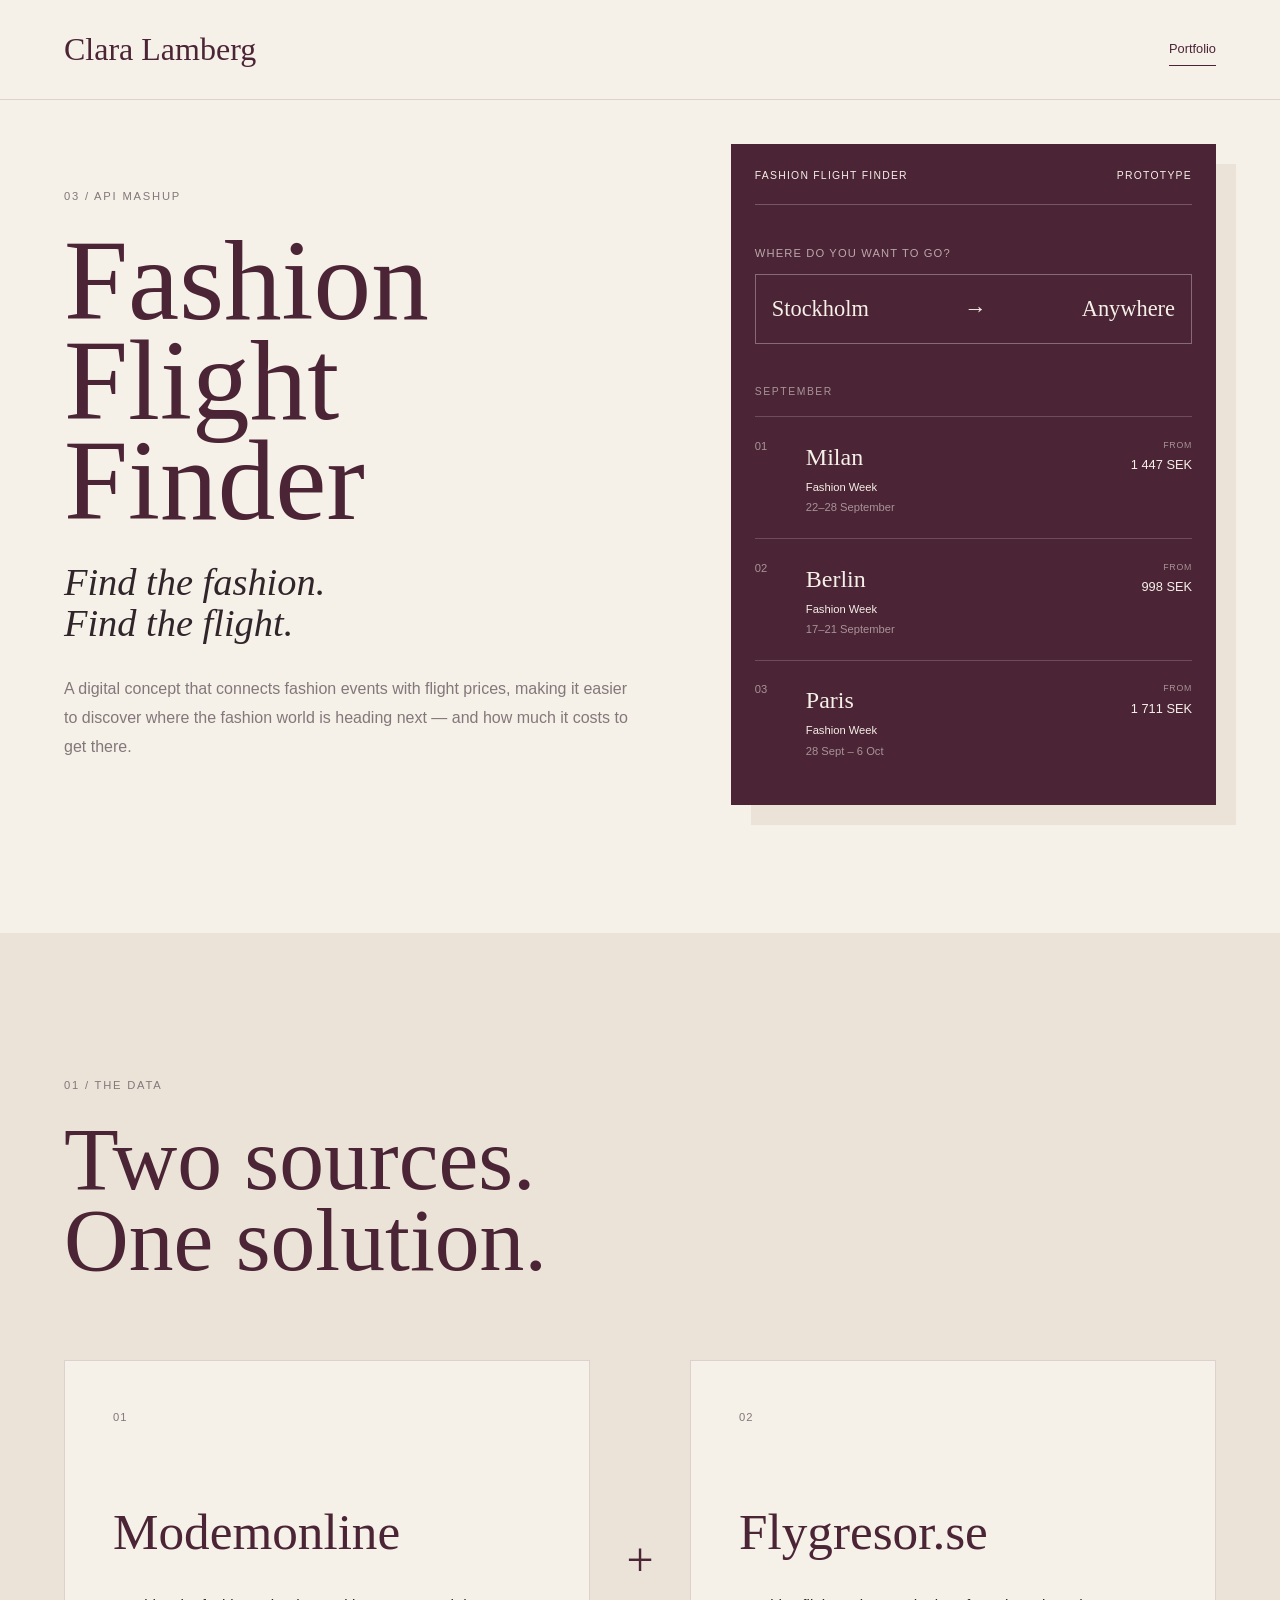
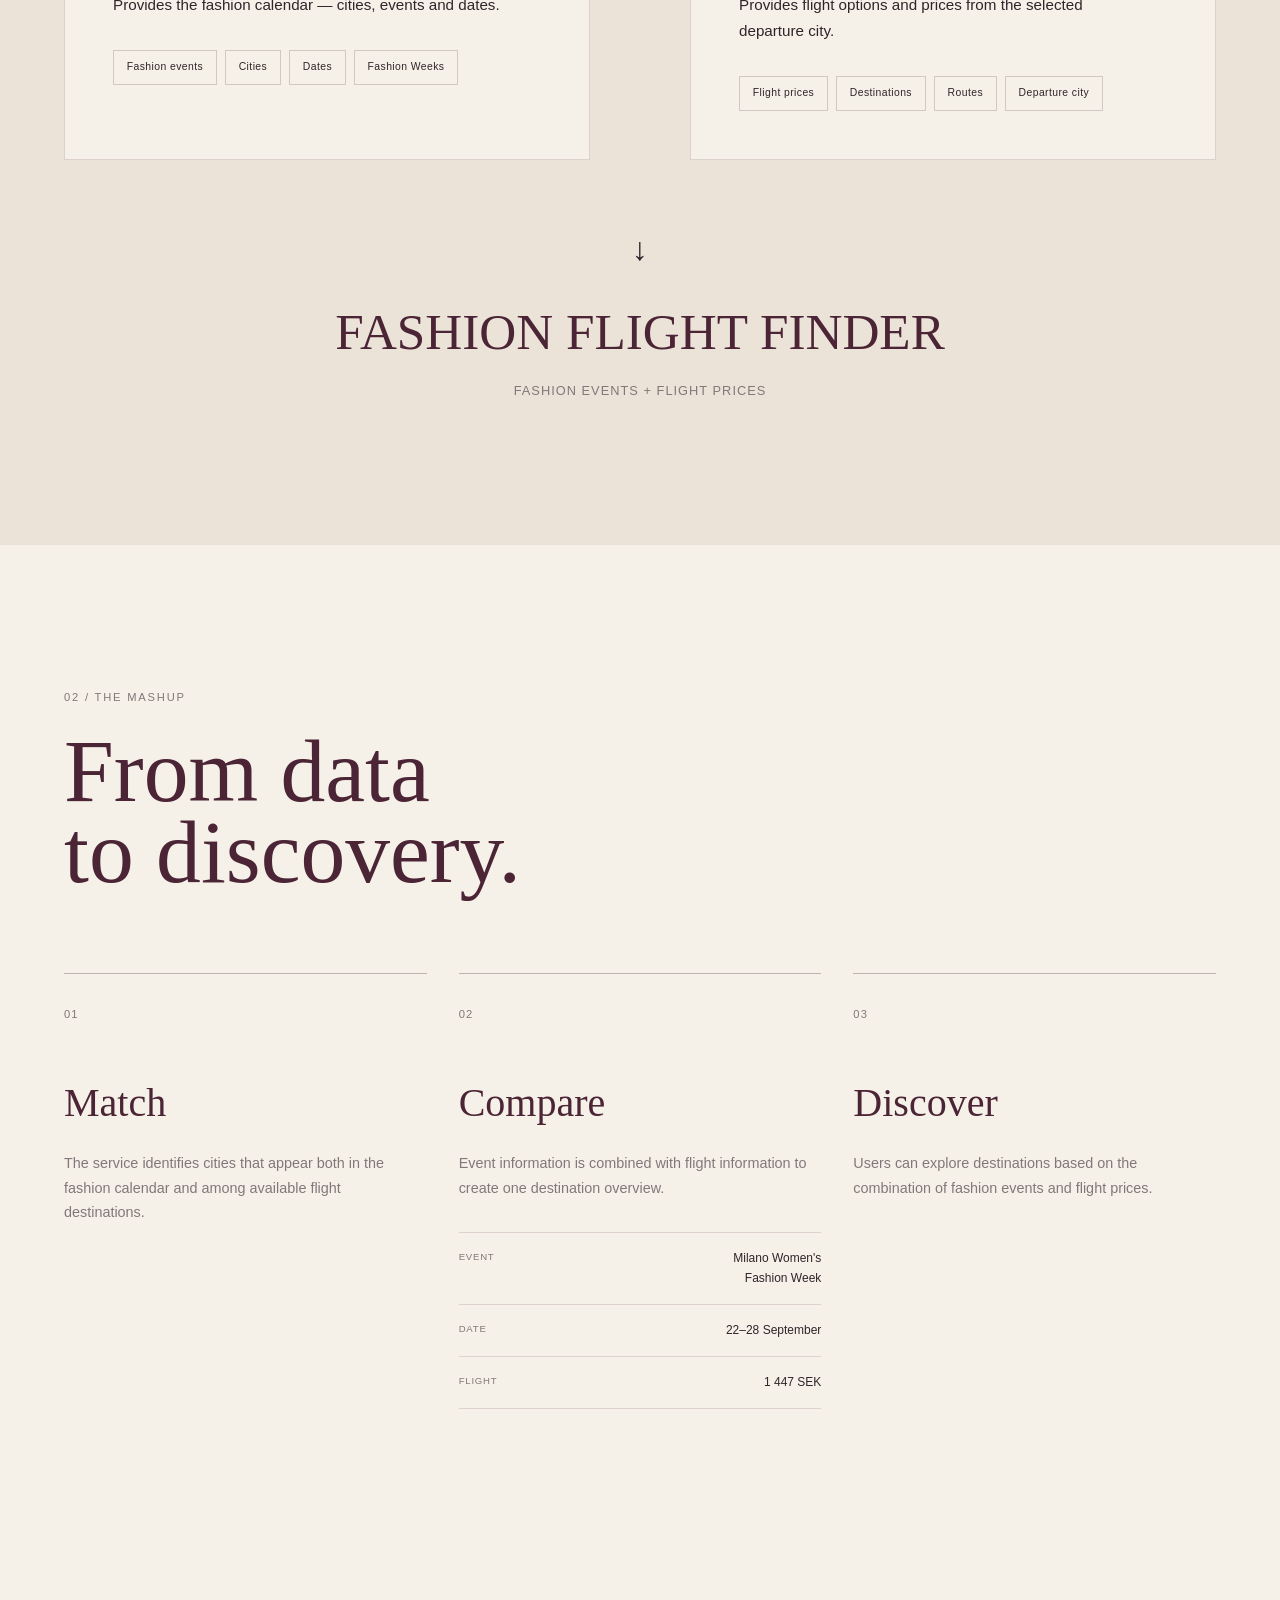
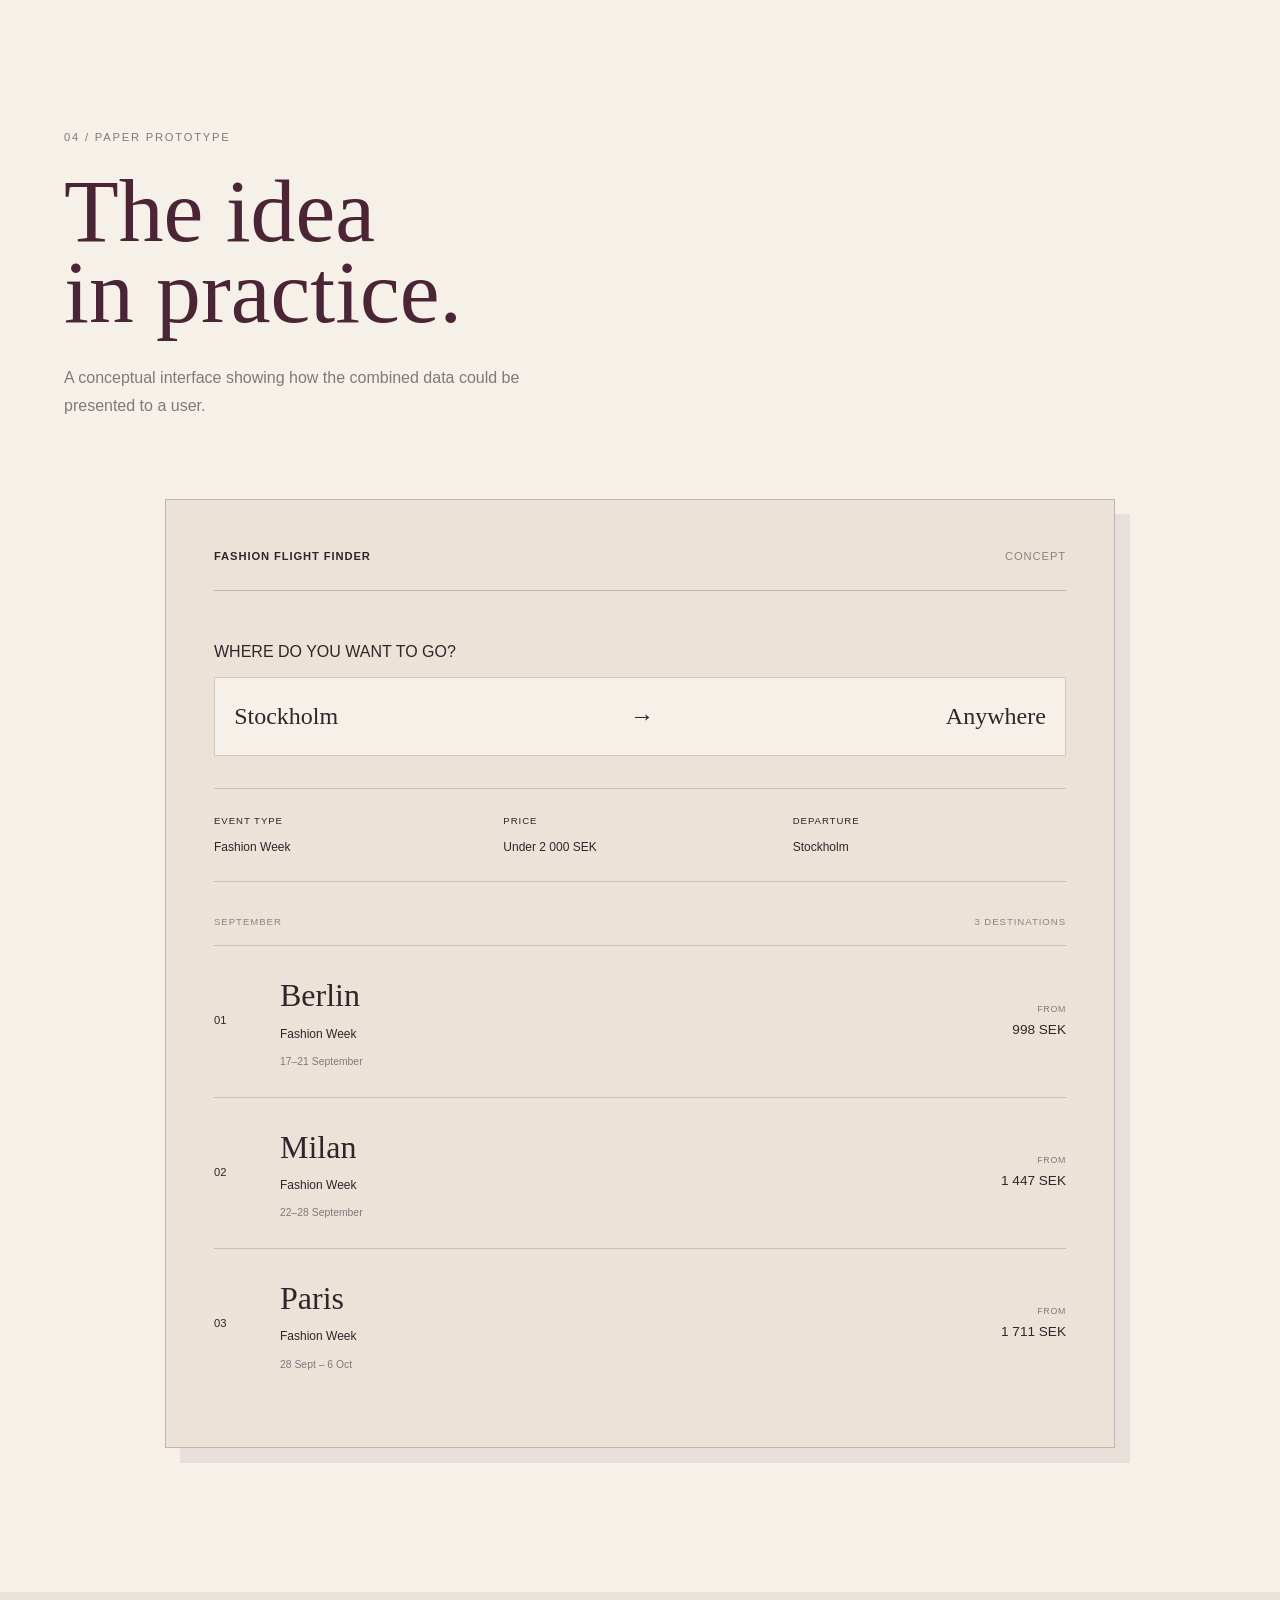
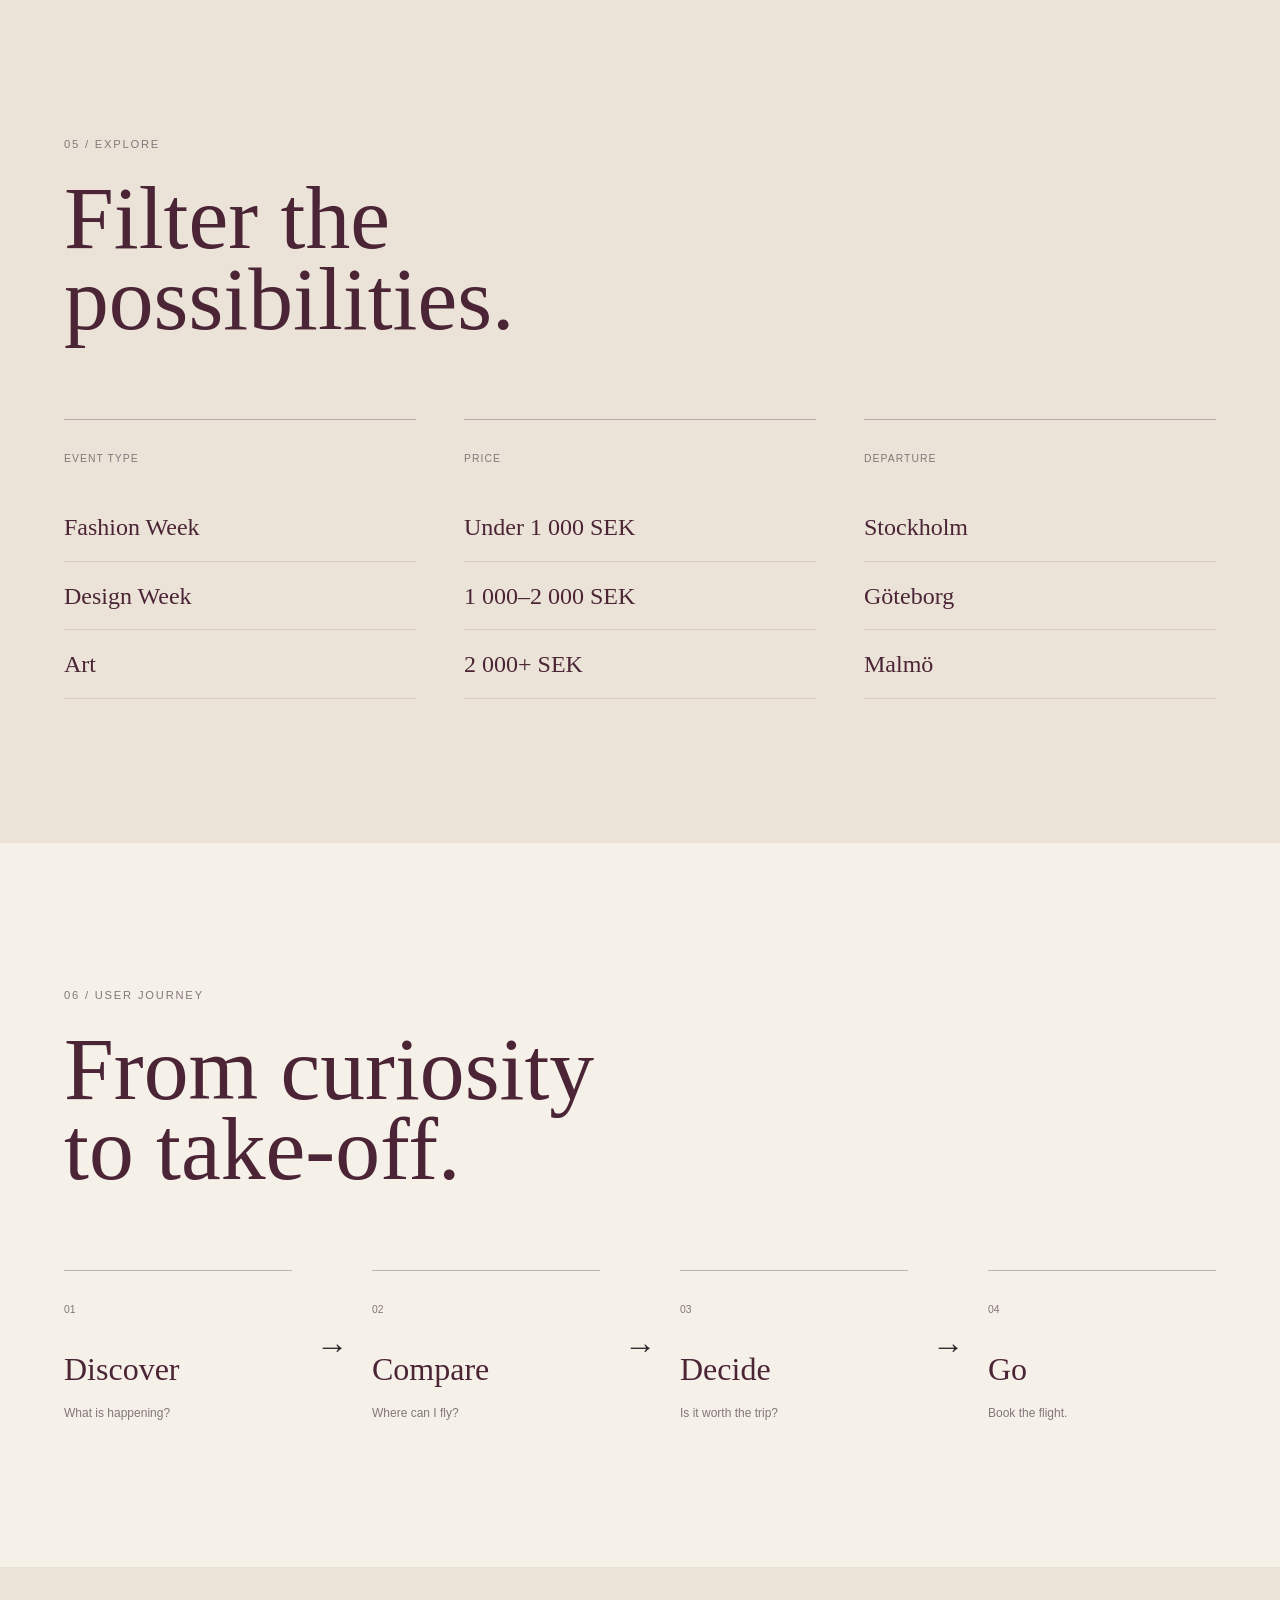
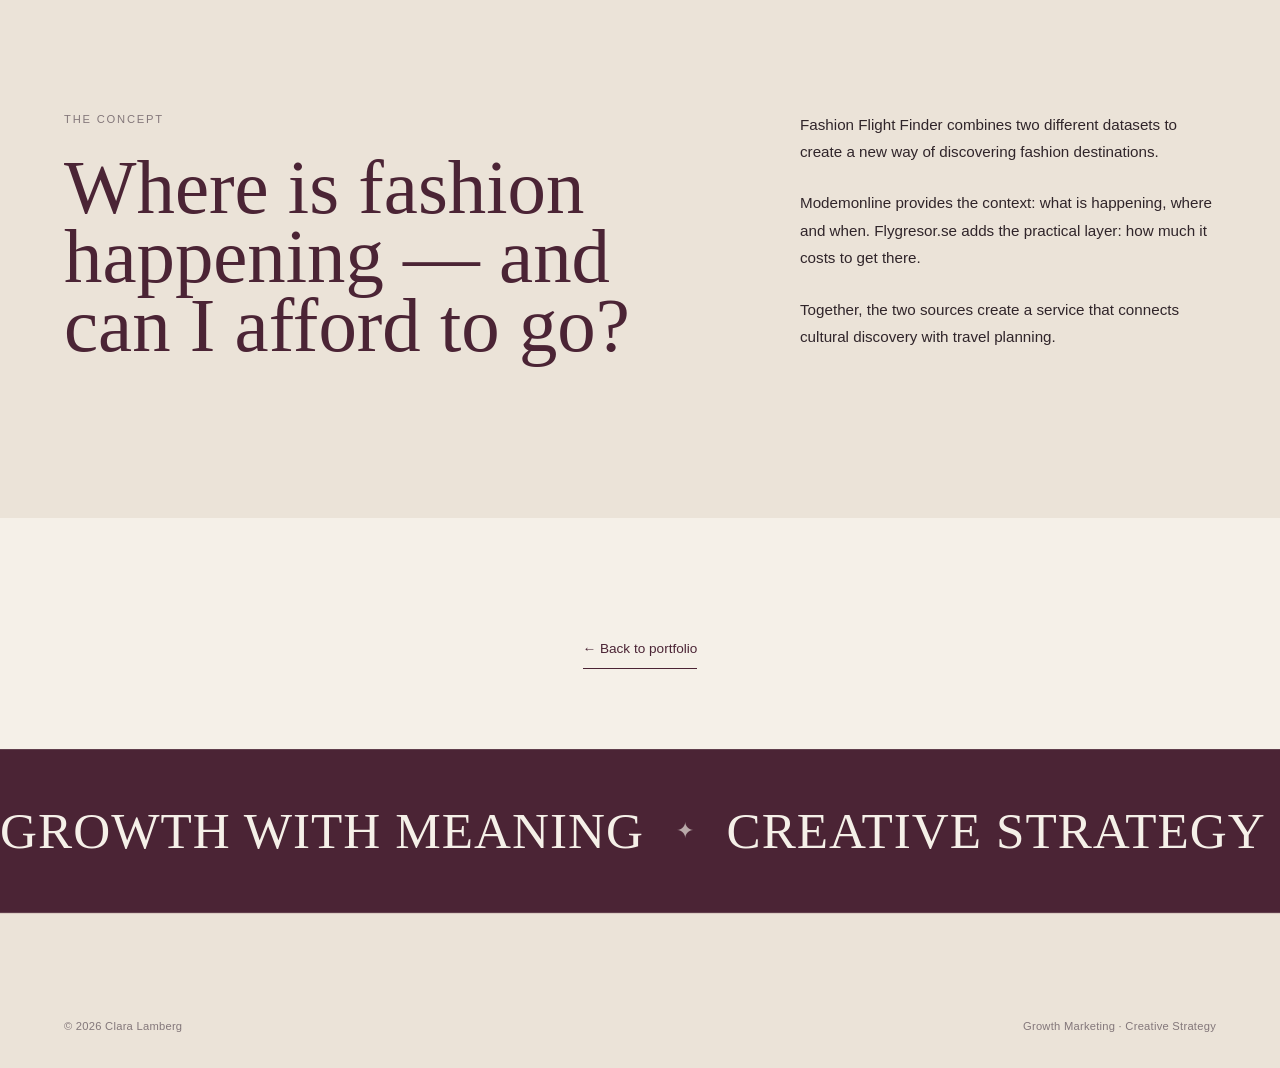
==== commit 29261c25: "changes" ====
--- a/api.html
+++ b/api.html
@@ -409,96 +409,6 @@
 
         </section>
 
-        <section class="deal-score-section">
-
-            <div class="deal-score-intro">
-
-                <p class="eyebrow">
-                    03 / Proposed feature
-                </p>
-
-                <h2>
-                    Deal<br>
-                    Score.
-                </h2>
-
-                <p>
-                    Instead of only showing a flight price,
-                    the concept introduces a Deal Score that
-                    combines event timing and flight price.
-                </p>
-
-                <small>
-                    Conceptual feature — not a live calculation.
-                </small>
-
-            </div>
-
-
-            <div class="deal-card">
-
-                <div class="deal-card-top">
-
-                    <span>
-                        MILAN
-                    </span>
-
-                    <span>
-                        01
-                    </span>
-
-                </div>
-
-
-                <div class="deal-card-main">
-
-                    <p>
-                        Fashion Week
-                    </p>
-
-                    <h3>
-                        22–28 September
-                    </h3>
-
-                </div>
-
-
-                <div class="deal-price">
-
-                    <span>
-                        FLIGHT FROM STOCKHOLM
-                    </span>
-
-                    <strong>
-                        1 447 SEK
-                    </strong>
-
-                </div>
-
-
-                <div class="deal-score">
-
-                    <span>
-                        DEAL SCORE
-                    </span>
-
-                    <strong>
-                        84
-                    </strong>
-
-                </div>
-
-
-                <p class="deal-note">
-                    The Deal Score is a proposed feature
-                    designed to help users identify interesting
-                    combinations of event timing and flight price.
-                </p>
-
-            </div>
-
-        </section>
-
 
         <section class="paper-section">
 
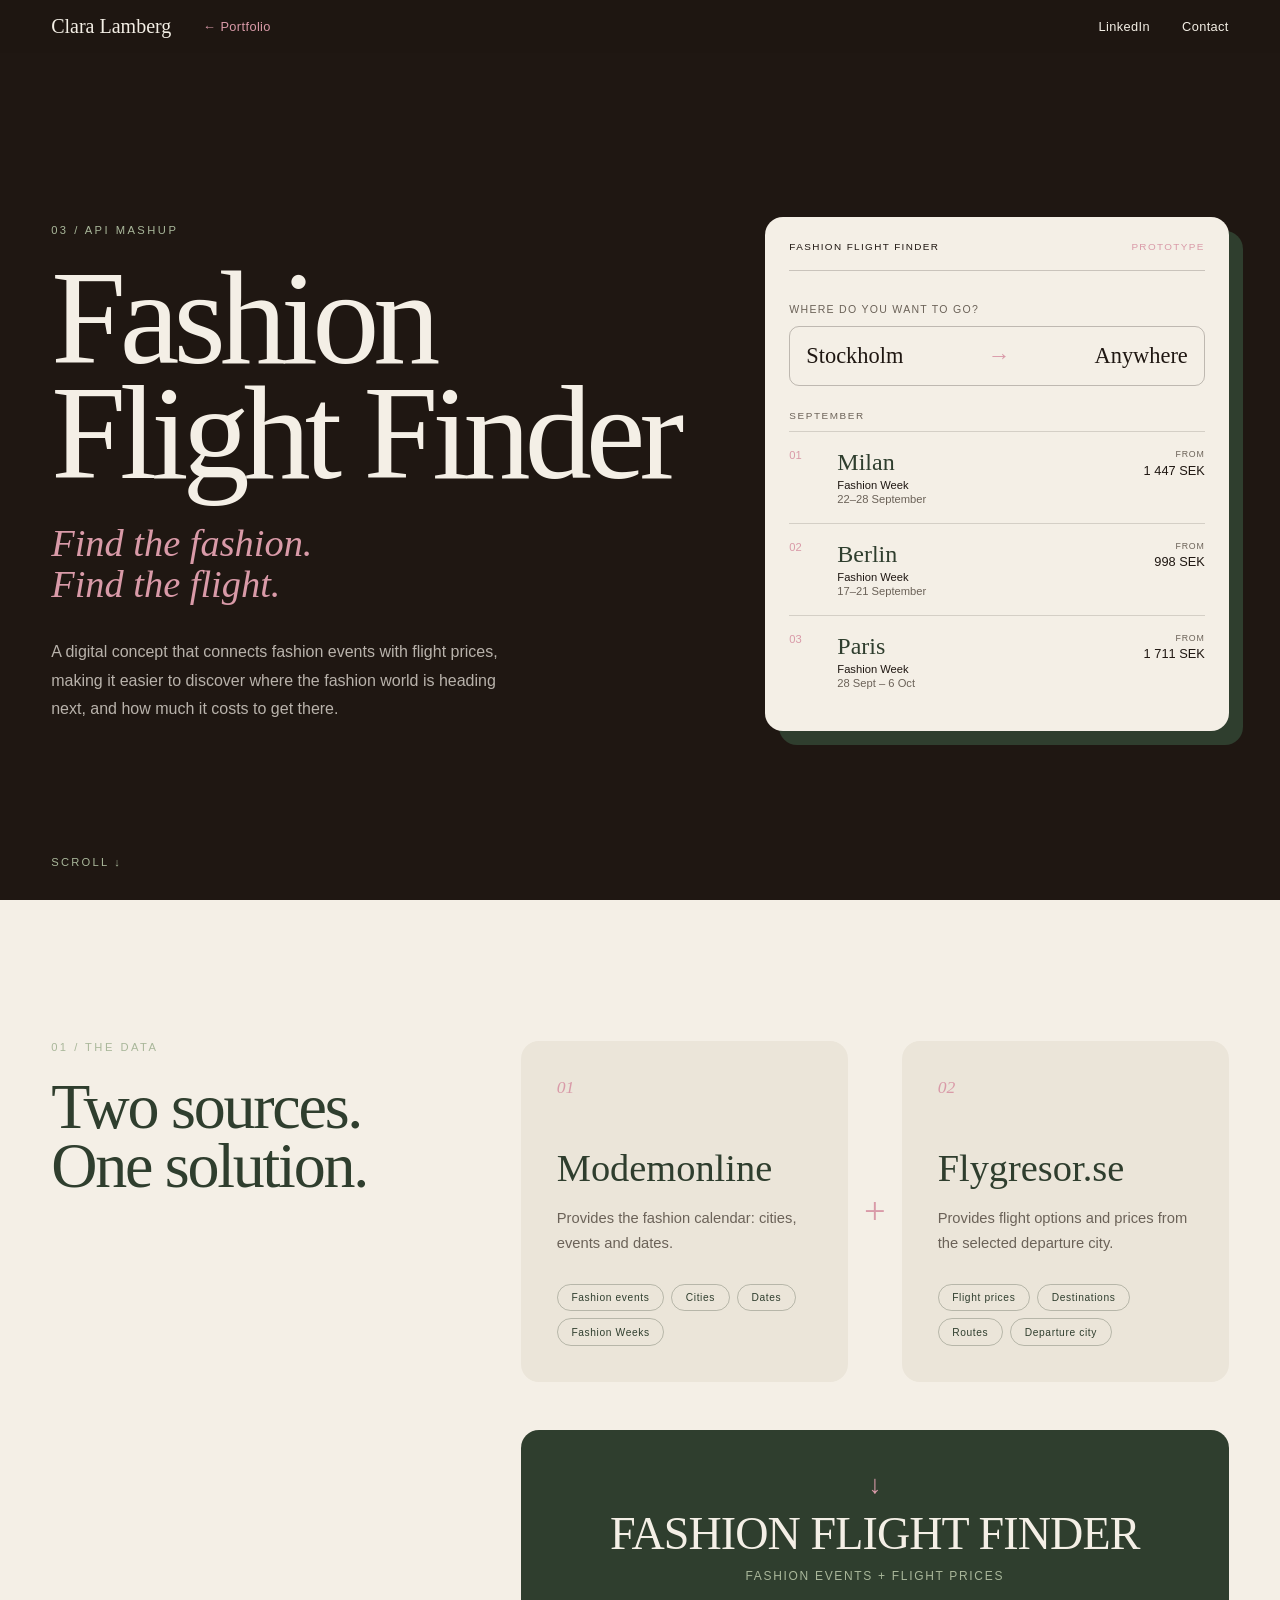
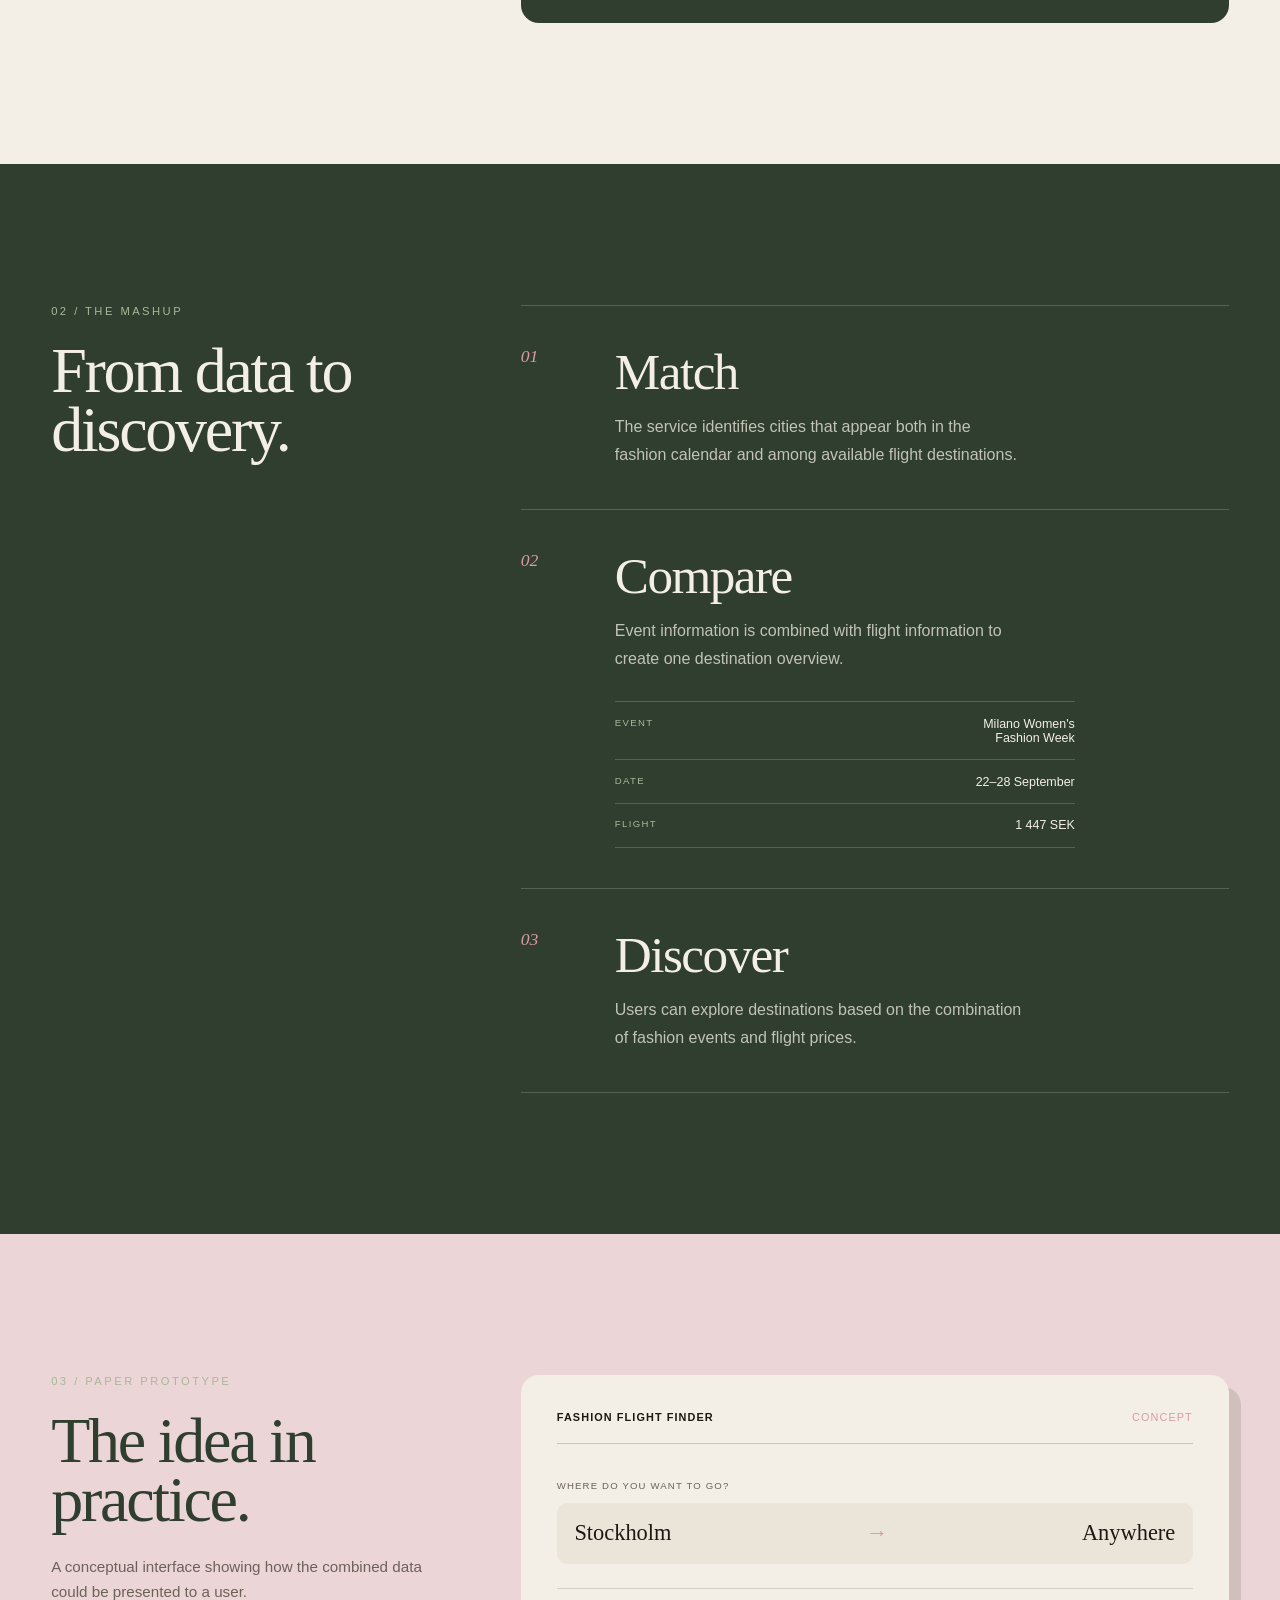
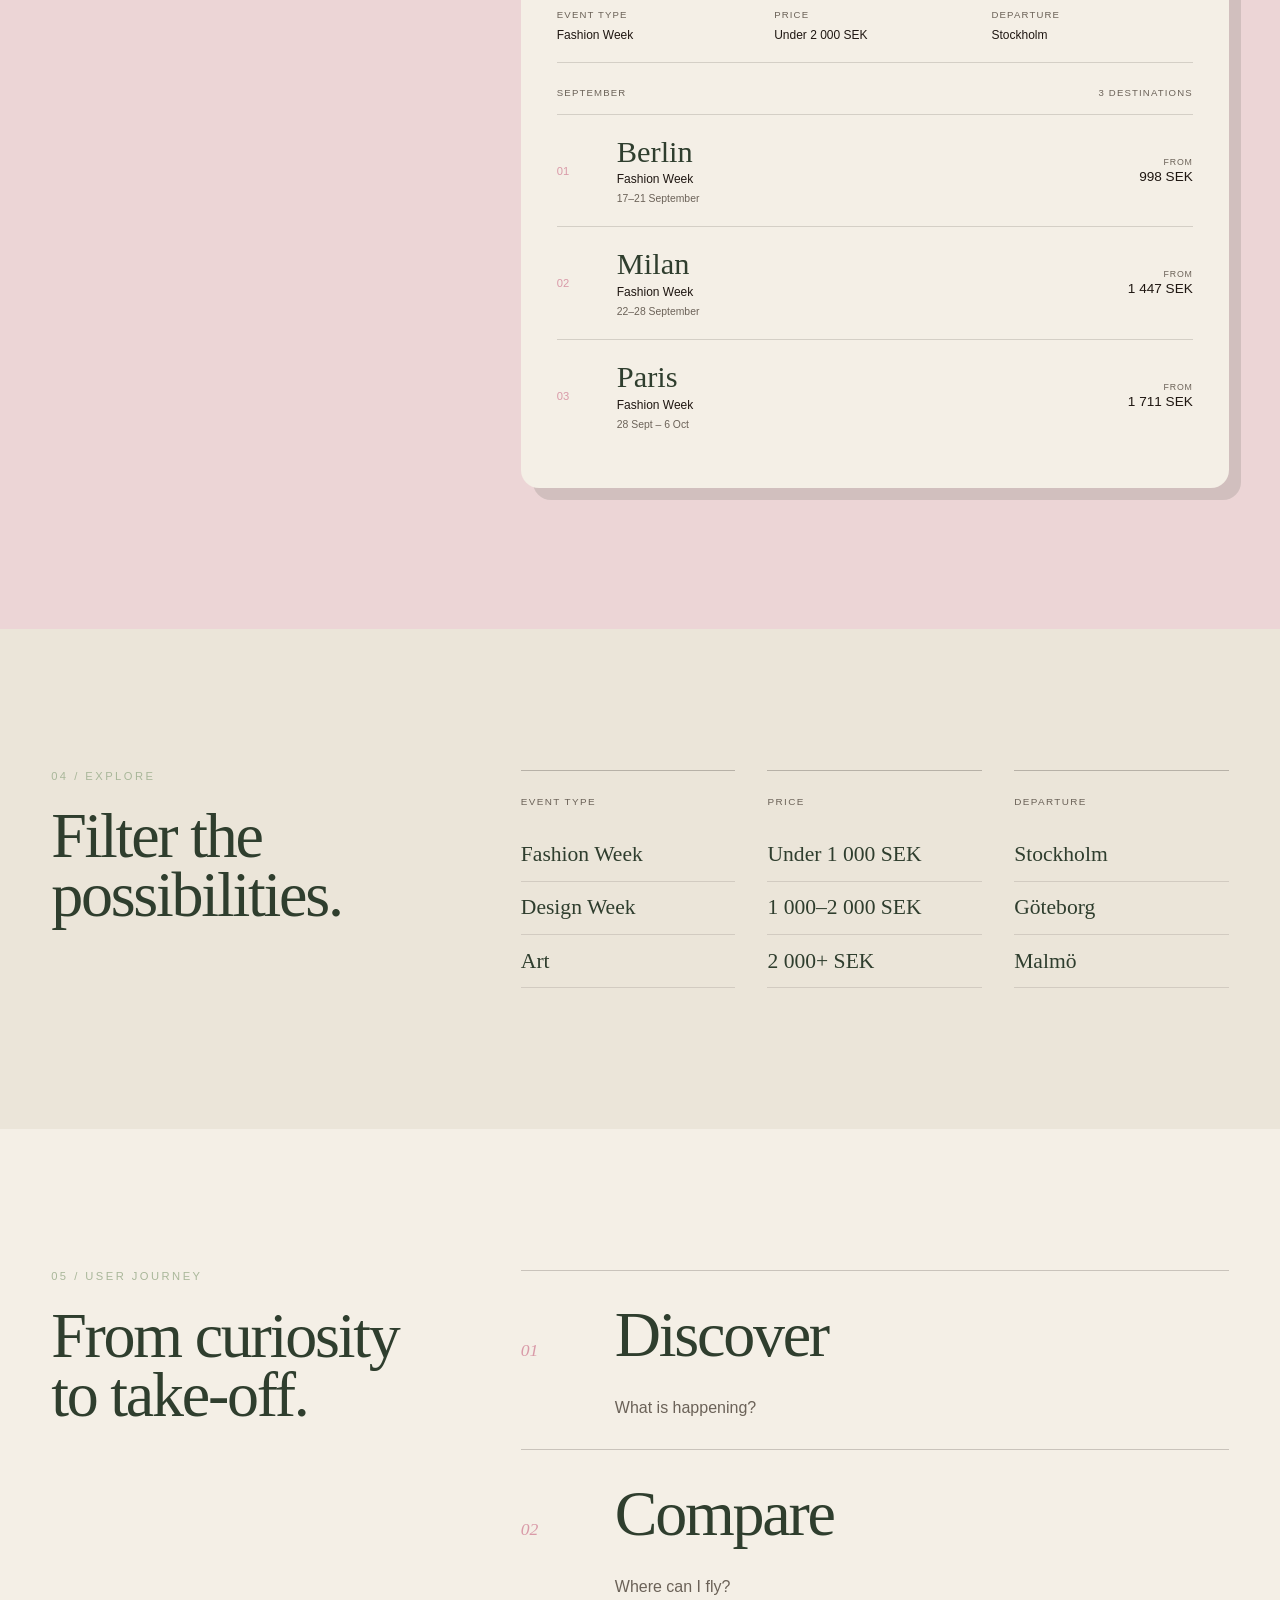
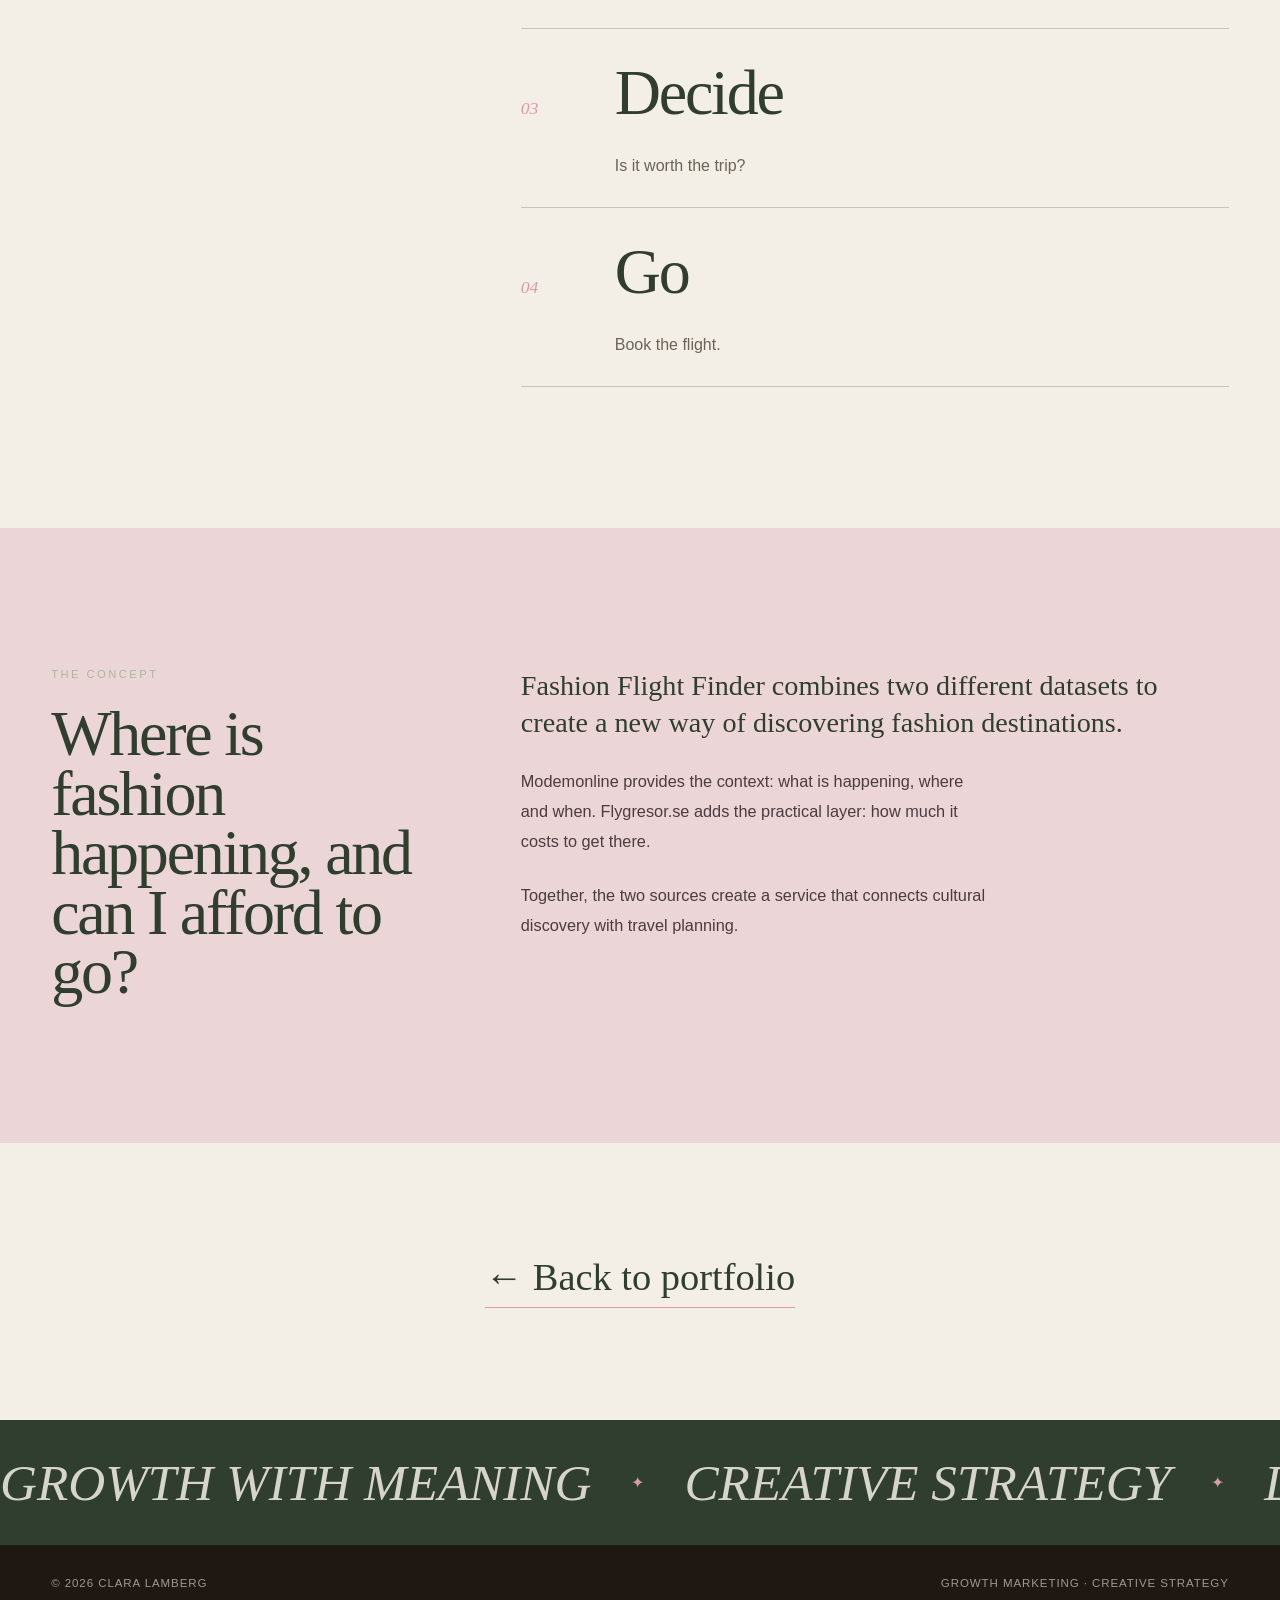
==== commit 64ea5e52: "new style" ====
--- a/api.html
+++ b/api.html
@@ -21,856 +21,139 @@
 height="0" width="0" style="display:none;visibility:hidden"></iframe></noscript>
 <!-- End Google Tag Manager (noscript) -->
 
-
-    <header class="site-header">
-
-        <a href="index.html" class="logo">
-            Clara Lamberg
-        </a>
-
-        <nav class="navigation">
-            <a href="portfolio.html" class="active">
-                Portfolio
-            </a>
-        </nav>
-
-    </header>
-
-
-
-    <main>
-
-
-        <section class="fashion-intro">
-
-            <div class="fashion-intro-content">
-
-                <p class="eyebrow">
-                    03 / API Mashup
-                </p>
-
-                <h1>
-                    Fashion<br>
-                    Flight Finder
-                </h1>
-
-                <p class="fashion-tagline">
-                    Find the fashion.<br>
-                    Find the flight.
-                </p>
-
-                <p class="fashion-intro-text">
-                    A digital concept that connects fashion events
-                    with flight prices, making it easier to discover
-                    where the fashion world is heading next — and
-                    how much it costs to get there.
-                </p>
-
-            </div>
-
-
-            <div class="hero-prototype">
-
-                <div class="prototype-top">
-                    <span>FASHION FLIGHT FINDER</span>
-                    <span>PROTOTYPE</span>
-                </div>
-
-                <div class="prototype-search">
-
-                    <p>Where do you want to go?</p>
-
-                    <div class="search-field">
-                        Stockholm
-                        <span>→</span>
-                        Anywhere
-                    </div>
-
-                </div>
-
-                <div class="prototype-month">
-                    SEPTEMBER
-                </div>
-
-                <div class="prototype-result">
-
-                    <div class="prototype-result-number">
-                        01
-                    </div>
-
-                    <div class="prototype-result-info">
-
-                        <h3>
-                            Milan
-                        </h3>
-
-                        <p>
-                            Fashion Week
-                        </p>
-
-                        <small>
-                            22–28 September
-                        </small>
-
-                    </div>
-
-                    <div class="prototype-price">
-
-                        <span>
-                            FROM
-                        </span>
-
-                        <strong>
-                            1 447 SEK
-                        </strong>
-
-                    </div>
-
-                </div>
-
-                <div class="prototype-result">
-
-                    <div class="prototype-result-number">
-                        02
-                    </div>
-
-                    <div class="prototype-result-info">
-
-                        <h3>
-                            Berlin
-                        </h3>
-
-                        <p>
-                            Fashion Week
-                        </p>
-
-                        <small>
-                            17–21 September
-                        </small>
-
-                    </div>
-
-                    <div class="prototype-price">
-
-                        <span>
-                            FROM
-                        </span>
-
-                        <strong>
-                            998 SEK
-                        </strong>
-
-                    </div>
-
-                </div>
-
-                <div class="prototype-result">
-
-                    <div class="prototype-result-number">
-                        03
-                    </div>
-
-                    <div class="prototype-result-info">
-
-                        <h3>
-                            Paris
-                        </h3>
-
-                        <p>
-                            Fashion Week
-                        </p>
-
-                        <small>
-                            28 Sept – 6 Oct
-                        </small>
-
-                    </div>
-
-                    <div class="prototype-price">
-
-                        <span>
-                            FROM
-                        </span>
-
-                        <strong>
-                            1 711 SEK
-                        </strong>
-
-                    </div>
-
-                </div>
-
-            </div>
-
-        </section>
-
-
-        <section class="data-sources">
-
-            <div class="section-heading">
-
-                <p class="eyebrow">
-                    01 / The data
-                </p>
-
-                <h2>
-                    Two sources.<br>
-                    One solution.
-                </h2>
-
-            </div>
-
-
-            <div class="data-flow">
-
-                <article class="source-card">
-
-                    <div class="source-number">
-                        01
-                    </div>
-
-                    <h3>
-                        Modemonline
-                    </h3>
-
-                    <p>
-                        Provides the fashion calendar —
-                        cities, events and dates.
-                    </p>
-
-                    <div class="source-data">
-
-                        <span>Fashion events</span>
-                        <span>Cities</span>
-                        <span>Dates</span>
-                        <span>Fashion Weeks</span>
-
-                    </div>
-
-                </article>
-
-
-                <div class="data-connection">
-
-                    <span>+</span>
-
-                </div>
-
-
-                <article class="source-card">
-
-                    <div class="source-number">
-                        02
-                    </div>
-
-                    <h3>
-                        Flygresor.se
-                    </h3>
-
-                    <p>
-                        Provides flight options and prices
-                        from the selected departure city.
-                    </p>
-
-                    <div class="source-data">
-
-                        <span>Flight prices</span>
-                        <span>Destinations</span>
-                        <span>Routes</span>
-                        <span>Departure city</span>
-
-                    </div>
-
-                </article>
-
-            </div>
-
-
-            <div class="mashup-result">
-
-                <span>
-                    ↓
-                </span>
-
-                <strong>
-                    FASHION FLIGHT FINDER
-                </strong>
-
-                <p>
-                    Fashion events + flight prices
-                </p>
-
-            </div>
-
-        </section>
-
-
-        <section class="mashup-section">
-
-            <div class="section-heading">
-
-                <p class="eyebrow">
-                    02 / The mashup
-                </p>
-
-                <h2>
-                    From data<br>
-                    to discovery.
-                </h2>
-
-            </div>
-
-
-            <div class="mashup-steps">
-
-
-                <article class="mashup-step">
-
-                    <span class="step-number">
-                        01
-                    </span>
-
-                    <h3>
-                        Match
-                    </h3>
-
-                    <p>
-                        The service identifies cities that
-                        appear both in the fashion calendar
-                        and among available flight destinations.
-                    </p>
-
-                </article>
-
-
-                <article class="mashup-step">
-
-                    <span class="step-number">
-                        02
-                    </span>
-
-                    <h3>
-                        Compare
-                    </h3>
-
-                    <p>
-                        Event information is combined with
-                        flight information to create one
-                        destination overview.
-                    </p>
-
-                    <div class="mini-example">
-
-                        <div>
-                            <span>EVENT</span>
-                            <strong>
-                                Milano Women's<br>
-                                Fashion Week
-                            </strong>
-                        </div>
-
-                        <div>
-                            <span>DATE</span>
-                            <strong>
-                                22–28 September
-                            </strong>
-                        </div>
-
-                        <div>
-                            <span>FLIGHT</span>
-                            <strong>
-                                1 447 SEK
-                            </strong>
-                        </div>
-
-                    </div>
-
-                </article>
-
-                <article class="mashup-step">
-
-                    <span class="step-number">
-                        03
-                    </span>
-
-                    <h3>
-                        Discover
-                    </h3>
-
-                    <p>
-                        Users can explore destinations based
-                        on the combination of fashion events
-                        and flight prices.
-                    </p>
-
-                </article>
-
-            </div>
-
-        </section>
-
-
-        <section class="paper-section">
-
-            <div class="section-heading">
-
-                <p class="eyebrow">
-                    04 / Paper prototype
-                </p>
-
-                <h2>
-                    The idea<br>
-                    in practice.
-                </h2>
-
-                <p class="section-description">
-                    A conceptual interface showing how the
-                    combined data could be presented to a user.
-                </p>
-
-            </div>
-
-            <div class="paper-prototype">
-
-                <div class="paper-header">
-
-                    <strong>
-                        FASHION FLIGHT FINDER
-                    </strong>
-
-                    <span>
-                        CONCEPT
-                    </span>
-
-                </div>
-
-
-                <div class="paper-search">
-
-                    <p>
-                        WHERE DO YOU WANT TO GO?
-                    </p>
-
-                    <div class="paper-input">
-                        Stockholm
-                        <span>→</span>
-                        Anywhere
-                    </div>
-
-                </div>
-
-
-                <div class="paper-filters">
-
-                    <div>
-                        <span>EVENT TYPE</span>
-
-                        <strong>
-                            Fashion Week
-                        </strong>
-                    </div>
-
-                    <div>
-                        <span>PRICE</span>
-
-                        <strong>
-                            Under 2 000 SEK
-                        </strong>
-                    </div>
-
-                    <div>
-                        <span>DEPARTURE</span>
-
-                        <strong>
-                            Stockholm
-                        </strong>
-                    </div>
-
-                </div>
-
-
-                <div class="paper-results">
-
-                    <div class="paper-results-heading">
-                        <span>SEPTEMBER</span>
-                        <span>3 DESTINATIONS</span>
-                    </div>
-
-                    <article class="paper-result">
-
-                        <div class="paper-result-number">
-                            01
-                        </div>
-
-                        <div class="paper-result-city">
-                            <h3>
-                                Berlin
-                            </h3>
-
-                            <p>
-                                Fashion Week
-                            </p>
-
-                            <small>
-                                17–21 September
-                            </small>
-                        </div>
-
-                        <div class="paper-result-price">
-                            <span>FROM</span>
-                            <strong>
-                                998 SEK
-                            </strong>
-                        </div>
-
-                    </article>
-
-                    <article class="paper-result">
-
-                        <div class="paper-result-number">
-                            02
-                        </div>
-
-                        <div class="paper-result-city">
-                            <h3>
-                                Milan
-                            </h3>
-
-                            <p>
-                                Fashion Week
-                            </p>
-
-                            <small>
-                                22–28 September
-                            </small>
-                        </div>
-
-                        <div class="paper-result-price">
-                            <span>FROM</span>
-                            <strong>
-                                1 447 SEK
-                            </strong>
-                        </div>
-
-                    </article>
-
-                    <article class="paper-result">
-
-                        <div class="paper-result-number">
-                            03
-                        </div>
-
-                        <div class="paper-result-city">
-                            <h3>
-                                Paris
-                            </h3>
-
-                            <p>
-                                Fashion Week
-                            </p>
-
-                            <small>
-                                28 Sept – 6 Oct
-                            </small>
-                        </div>
-
-                        <div class="paper-result-price">
-                            <span>FROM</span>
-                            <strong>
-                                1 711 SEK
-                            </strong>
-                        </div>
-
-                    </article>
-
-                </div>
-
-            </div>
-
-        </section>
-
-
-        <section class="filters-section">
-
-            <div class="section-heading">
-
-                <p class="eyebrow">
-                    05 / Explore
-                </p>
-
-                <h2>
-                    Filter the<br>
-                    possibilities.
-                </h2>
-
-            </div>
-
-
-            <div class="filter-grid">
-
-
-                <div class="filter-group">
-
-                    <span>
-                        EVENT TYPE
-                    </span>
-
-                    <div class="filter-options">
-
-                        <span>Fashion Week</span>
-                        <span>Design Week</span>
-                        <span>Art</span>
-
-                    </div>
-
-                </div>
-
-
-                <div class="filter-group">
-
-                    <span>
-                        PRICE
-                    </span>
-
-                    <div class="filter-options">
-
-                        <span>Under 1 000 SEK</span>
-                        <span>1 000–2 000 SEK</span>
-                        <span>2 000+ SEK</span>
-
-                    </div>
-
-                </div>
-
-
-                <div class="filter-group">
-
-                    <span>
-                        DEPARTURE
-                    </span>
-
-                    <div class="filter-options">
-
-                        <span>Stockholm</span>
-                        <span>Göteborg</span>
-                        <span>Malmö</span>
-
-                    </div>
-
-                </div>
-
-            </div>
-
-        </section>
-
-        <section class="journey-section">
-
-            <div class="section-heading">
-
-                <p class="eyebrow">
-                    06 / User journey
-                </p>
-
-                <h2>
-                    From curiosity<br>
-                    to take-off.
-                </h2>
-
-            </div>
-
-
-            <div class="journey">
-
-                <article class="journey-step">
-
-                    <span>
-                        01
-                    </span>
-
-                    <h3>
-                        Discover
-                    </h3>
-
-                    <p>
-                        What is happening?
-                    </p>
-
-                </article>
-
-
-                <div class="journey-arrow">
-                    →
-                </div>
-
-
-                <article class="journey-step">
-
-                    <span>
-                        02
-                    </span>
-
-                    <h3>
-                        Compare
-                    </h3>
-
-                    <p>
-                        Where can I fly?
-                    </p>
-
-                </article>
-
-
-                <div class="journey-arrow">
-                    →
-                </div>
-
-
-                <article class="journey-step">
-
-                    <span>
-                        03
-                    </span>
-
-                    <h3>
-                        Decide
-                    </h3>
-
-                    <p>
-                        Is it worth the trip?
-                    </p>
-
-                </article>
-
-
-                <div class="journey-arrow">
-                    →
-                </div>
-
-
-                <article class="journey-step">
-
-                    <span>
-                        04
-                    </span>
-
-                    <h3>
-                        Go
-                    </h3>
-
-                    <p>
-                        Book the flight.
-                    </p>
-
-                </article>
-
-            </div>
-
-        </section>
-
-
-        <section class="fashion-summary">
-
-            <div>
-
-                <p class="eyebrow">
-                    The concept
-                </p>
-
-                <h2>
-                    Where is fashion<br>
-                    happening — and<br>
-                    can I afford to go?
-                </h2>
-
-            </div>
-
-
-            <div class="fashion-summary-text">
-
-                <p>
-                    Fashion Flight Finder combines two different
-                    datasets to create a new way of discovering
-                    fashion destinations.
-                </p>
-
-                <p>
-                    Modemonline provides the context:
-                    what is happening, where and when.
-                    Flygresor.se adds the practical layer:
-                    how much it costs to get there.
-                </p>
-
-                <p>
-                    Together, the two sources create a service
-                    that connects cultural discovery with travel
-                    planning.
-                </p>
-
-            </div>
-
-        </section>
-
-
-        <section class="project-back">
-
-            <a href="portfolio.html" class="project-button">
-                ← Back to portfolio
-            </a>
-
-        </section>
-
-
-        <section class="marquee-section" aria-label="Scrolling statement">
-
-            <div class="marquee">
-
-                <div class="marquee-track">
-
-                    <span>GROWTH WITH MEANING</span>
-                    <span class="marquee-dot">✦</span>
-
-                    <span>CREATIVE STRATEGY</span>
-                    <span class="marquee-dot">✦</span>
-
-                    <span>DATA &amp; DIGITAL</span>
-                    <span class="marquee-dot">✦</span>
-
-                    <span>GROWTH WITH MEANING</span>
-                    <span class="marquee-dot">✦</span>
-
-                    <span>CREATIVE STRATEGY</span>
-                    <span class="marquee-dot">✦</span>
-
-                    <span>DATA &amp; DIGITAL</span>
-                    <span class="marquee-dot">✦</span>
-
-                </div>
-
-            </div>
-
-        </section>
-
-
-    </main>
-
-
-    <footer class="site-footer">
-
-        <div class="footer-bottom">
-
-            <p>
-                © 2026 Clara Lamberg
-            </p>
-
-            <p>
-                Growth Marketing · Creative Strategy
-            </p>
-
+ <header class="project-bar">
+    <div class="bar-left">
+      <a class="bar-name" href="index.html">Clara Lamberg</a>
+      <a class="bar-back" href="portfolio.html">← Portfolio</a>
+    </div>
+    <nav class="bar-right" aria-label="Main navigation">
+      <a href="https://www.linkedin.com/in/clara-lamberg-18b7282b8" target="_blank" rel="noopener noreferrer">LinkedIn</a>
+      <a href="mailto:clara.lamberg@hotmail.se">Contact</a>
+    </nav>
+    <div class="progress" id="progress"></div>
+  </header>
+ 
+  <main>
+    <section class="fashion-hero">
+      <div>
+        <p class="eyebrow">03 / API Mashup</p>
+        <h1>Fashion<br>Flight Finder</h1>
+        <p class="fashion-tagline">Find the fashion.<br>Find the flight.</p>
+        <p class="fashion-intro-text">A digital concept that connects fashion events with flight prices, making it easier to discover where the fashion world is heading next, and how much it costs to get there.</p>
+      </div>
+      <div class="hero-prototype">
+        <div class="prototype-top"><span>FASHION FLIGHT FINDER</span><span>PROTOTYPE</span></div>
+        <div class="prototype-search"><p>Where do you want to go?</p><div class="search-field">Stockholm <span>→</span> Anywhere</div></div>
+        <div class="prototype-month">SEPTEMBER</div>
+        <div class="prototype-result"><div class="prototype-result-number">01</div><div class="prototype-result-info"><h3>Milan</h3><p>Fashion Week</p><small>22–28 September</small></div><div class="prototype-price"><span>FROM</span><strong>1 447 SEK</strong></div></div>
+        <div class="prototype-result"><div class="prototype-result-number">02</div><div class="prototype-result-info"><h3>Berlin</h3><p>Fashion Week</p><small>17–21 September</small></div><div class="prototype-price"><span>FROM</span><strong>998 SEK</strong></div></div>
+        <div class="prototype-result"><div class="prototype-result-number">03</div><div class="prototype-result-info"><h3>Paris</h3><p>Fashion Week</p><small>28 Sept – 6 Oct</small></div><div class="prototype-price"><span>FROM</span><strong>1 711 SEK</strong></div></div>
+      </div>
+      <span class="scroll-cue">Scroll ↓</span>
+    </section>
+ 
+    <section class="chapter c-cream">
+      <div class="chapter-inner">
+        <div class="chapter-label rv"><p class="eyebrow">01 / The data</p><h2>Two sources. One solution.</h2></div>
+        <div class="rv">
+          <div class="data-flow">
+            <article class="source-card"><div class="source-number">01</div><h3>Modemonline</h3><p>Provides the fashion calendar: cities, events and dates.</p><div class="source-data"><span>Fashion events</span><span>Cities</span><span>Dates</span><span>Fashion Weeks</span></div></article>
+            <div class="data-connection">+</div>
+            <article class="source-card"><div class="source-number">02</div><h3>Flygresor.se</h3><p>Provides flight options and prices from the selected departure city.</p><div class="source-data"><span>Flight prices</span><span>Destinations</span><span>Routes</span><span>Departure city</span></div></article>
+          </div>
+          <div class="mashup-result"><span>↓</span><strong>FASHION FLIGHT FINDER</strong><p>Fashion events + flight prices</p></div>
         </div>
-
-    </footer>
-
-
+      </div>
+    </section>
+ 
+    <section class="chapter c-forest">
+      <div class="chapter-inner">
+        <div class="chapter-label rv"><p class="eyebrow">02 / The mashup</p><h2>From data to discovery.</h2></div>
+        <div>
+          <article class="mashup-step rv"><span class="step-number">01</span><div><h3>Match</h3><p>The service identifies cities that appear both in the fashion calendar and among available flight destinations.</p></div></article>
+          <article class="mashup-step rv"><span class="step-number">02</span><div><h3>Compare</h3><p>Event information is combined with flight information to create one destination overview.</p>
+            <div class="mini-example"><div><span>EVENT</span><strong>Milano Women's<br>Fashion Week</strong></div><div><span>DATE</span><strong>22–28 September</strong></div><div><span>FLIGHT</span><strong>1 447 SEK</strong></div></div></div></article>
+          <article class="mashup-step rv"><span class="step-number">03</span><div><h3>Discover</h3><p>Users can explore destinations based on the combination of fashion events and flight prices.</p></div></article>
+        </div>
+      </div>
+    </section>
+ 
+    <section class="chapter c-blush">
+      <div class="chapter-inner">
+        <div class="chapter-label rv"><p class="eyebrow">03 / Paper prototype</p><h2>The idea in practice.</h2><p class="section-description">A conceptual interface showing how the combined data could be presented to a user.</p></div>
+        <div class="paper-prototype rv">
+          <div class="paper-header"><strong>FASHION FLIGHT FINDER</strong><span>CONCEPT</span></div>
+          <div class="paper-search"><p>WHERE DO YOU WANT TO GO?</p><div class="paper-input">Stockholm <span>→</span> Anywhere</div></div>
+          <div class="paper-filters"><div><span>EVENT TYPE</span><strong>Fashion Week</strong></div><div><span>PRICE</span><strong>Under 2 000 SEK</strong></div><div><span>DEPARTURE</span><strong>Stockholm</strong></div></div>
+          <div class="paper-results-heading"><span>SEPTEMBER</span><span>3 DESTINATIONS</span></div>
+          <article class="paper-result"><div class="paper-result-number">01</div><div class="paper-result-city"><h3>Berlin</h3><p>Fashion Week</p><small>17–21 September</small></div><div class="paper-result-price"><span>FROM</span><strong>998 SEK</strong></div></article>
+          <article class="paper-result"><div class="paper-result-number">02</div><div class="paper-result-city"><h3>Milan</h3><p>Fashion Week</p><small>22–28 September</small></div><div class="paper-result-price"><span>FROM</span><strong>1 447 SEK</strong></div></article>
+          <article class="paper-result"><div class="paper-result-number">03</div><div class="paper-result-city"><h3>Paris</h3><p>Fashion Week</p><small>28 Sept – 6 Oct</small></div><div class="paper-result-price"><span>FROM</span><strong>1 711 SEK</strong></div></article>
+        </div>
+      </div>
+    </section>
+ 
+    <section class="chapter c-paper">
+      <div class="chapter-inner">
+        <div class="chapter-label rv"><p class="eyebrow">04 / Explore</p><h2>Filter the possibilities.</h2></div>
+        <div class="filter-grid rv">
+          <div class="filter-group"><span>EVENT TYPE</span><div class="filter-options"><span>Fashion Week</span><span>Design Week</span><span>Art</span></div></div>
+          <div class="filter-group"><span>PRICE</span><div class="filter-options"><span>Under 1 000 SEK</span><span>1 000–2 000 SEK</span><span>2 000+ SEK</span></div></div>
+          <div class="filter-group"><span>DEPARTURE</span><div class="filter-options"><span>Stockholm</span><span>Göteborg</span><span>Malmö</span></div></div>
+        </div>
+      </div>
+    </section>
+ 
+    <section class="chapter c-cream">
+      <div class="chapter-inner">
+        <div class="chapter-label rv"><p class="eyebrow">05 / User journey</p><h2>From curiosity to take-off.</h2></div>
+        <div>
+          <article class="journey-step rv"><span>01</span><h3>Discover</h3><p>What is happening?</p></article>
+          <article class="journey-step rv"><span>02</span><h3>Compare</h3><p>Where can I fly?</p></article>
+          <article class="journey-step rv"><span>03</span><h3>Decide</h3><p>Is it worth the trip?</p></article>
+          <article class="journey-step rv"><span>04</span><h3>Go</h3><p>Book the flight.</p></article>
+        </div>
+      </div>
+    </section>
+ 
+    <section class="chapter c-blush">
+      <div class="chapter-inner">
+        <div class="chapter-label rv"><p class="eyebrow">The concept</p><h2>Where is fashion happening, and can I afford to go?</h2></div>
+        <div class="fashion-summary-text rv">
+          <p>Fashion Flight Finder combines two different datasets to create a new way of discovering fashion destinations.</p>
+          <p>Modemonline provides the context: what is happening, where and when. Flygresor.se adds the practical layer: how much it costs to get there.</p>
+          <p>Together, the two sources create a service that connects cultural discovery with travel planning.</p>
+        </div>
+      </div>
+    </section>
+ 
+    <section class="project-back"><a href="portfolio.html" class="project-button">← Back to portfolio</a></section>
+ 
+    <section class="marquee-section" aria-label="Scrolling statement">
+      <div class="marquee-track">
+        <span>GROWTH WITH MEANING</span><span class="marquee-dot">✦</span><span>CREATIVE STRATEGY</span><span class="marquee-dot">✦</span><span>DATA &amp; DIGITAL</span><span class="marquee-dot">✦</span>
+        <span>GROWTH WITH MEANING</span><span class="marquee-dot">✦</span><span>CREATIVE STRATEGY</span><span class="marquee-dot">✦</span><span>DATA &amp; DIGITAL</span><span class="marquee-dot">✦</span>
+      </div>
+    </section>
+  </main>
+ 
+  <footer class="site-footer"><p>© 2026 Clara Lamberg</p><p>Growth Marketing · Creative Strategy</p></footer>
+ 
+  <script>
+    const bar = document.getElementById("progress");
+    const update = () => {
+      const h = document.documentElement.scrollHeight - window.innerHeight;
+      bar.style.transform = "scaleX(" + (h > 0 ? window.scrollY / h : 0) + ")";
+    };
+    update();
+    window.addEventListener("scroll", update, { passive: true });
+    window.addEventListener("resize", update);
+ 
+    const io = new IntersectionObserver((entries) => {
+      entries.forEach((e) => { if (e.isIntersecting) { e.target.classList.add("in"); io.unobserve(e.target); } });
+    }, { threshold: 0.12 });
+    document.querySelectorAll(".rv").forEach((el) => io.observe(el));
+  </script>
 </body>
-
-</html>+</html>
+ 
--- a/styles.css
+++ b/styles.css
@@ -1,2239 +1,327 @@
 :root {
-  --ivory: #fffff3;
-  --wine-deep: #4c050c;
-  --wine-black: #1a090a;
-  --dusty-blue: #94b1c8;
-  --muted: #70585b;
-
-  --serif: "Cormorant Garamond", Georgia, serif;
-  --sans: "Work Sans", -apple-system, BlinkMacSystemFont, "Segoe UI", sans-serif;
-
-  --page-pad: clamp(1.25rem, 5vw, 4rem);
-  --content-width: 1180px;
-}
-
-/* ---------- Reset ---------- */
-
-*,
-*::before,
-*::after {
-  box-sizing: border-box;
-}
-
-html {
-  scroll-behavior: smooth;
-}
-
-body {
-  margin: 0;
-  background: var(--ivory);
-  color: var(--wine-black);
-  font-family: var(--sans);
-  -webkit-font-smoothing: antialiased;
-  text-rendering: optimizeLegibility;
-}
-
-a {
-  color: inherit;
-}
-
-img {
-  max-width: 100%;
-}
-
-
-/* ---------- Header ---------- */
-
-.site-header {
-  position: fixed;
-  inset: 0 0 auto;
-  z-index: 20;
-
-  display: flex;
-  align-items: center;
-  justify-content: space-between;
-  gap: 1rem;
-
-  padding: 1.5rem var(--page-pad) 1.15rem;
-
-  color: var(--ivory);
-  background: transparent;
-
-  transition:
-    color 0.3s ease,
-    background-color 0.3s ease,
-    box-shadow 0.3s ease;
-}
-
-.site-header.is-solid {
-  color: var(--wine-deep);
-  background: rgba(255, 255, 243, 0.94);
-
-  box-shadow: 0 1px 0 rgba(76, 5, 12, 0.08);
-
-  backdrop-filter: blur(12px);
-}
-
-.name {
-  font-family: var(--serif);
-  font-size: clamp(1.25rem, 2vw, 1.55rem);
-  font-weight: 600;
-  letter-spacing: 0.01em;
-  text-decoration: none;
-}
-
-.site-nav {
-  display: flex;
-  gap: clamp(1rem, 3vw, 1.8rem);
-}
-
-.site-nav a {
-  position: relative;
-
-  padding: 0.25rem 0;
-
-  font-size: 0.88rem;
-  text-decoration: none;
-}
-
-.site-nav a::after {
-  content: "";
-
-  position: absolute;
-  left: 0;
-  bottom: -3px;
-
-  width: 0;
-  height: 1px;
-
-  background: currentColor;
-
-  transition: width 0.25s ease;
-}
-
-.site-nav a:hover::after,
-.site-nav a:focus-visible::after {
-  width: 100%;
-}
-
-
-/* ---------- Hero Image ---------- */
-
-.hero-image-wrap {
-  position: relative;
-
-  min-height: 480px;
-  height: 100svh;
-
-  overflow: hidden;
-
-  background: var(--wine-black);
-}
-
-.hero-image {
-  width: 100%;
-  height: 100%;
-
-  display: block;
-
-  object-fit: cover;
-  transform-origin: center top;
-
-  animation: hero-enter 1s ease both;
-}
-
-.hero-image-overlay {
-  position: absolute;
-  inset: 0;
-
-  pointer-events: none;
-
-  background:
-    linear-gradient(
-      180deg,
-      rgba(26, 9, 10, 0.12),
-      transparent 42%,
-      rgba(26, 9, 10, 0.52)
-    );
-}
-
-@keyframes hero-enter {
-  from {
-    opacity: 0;
-    transform: scale(1.025);
-  }
-
-  to {
-    opacity: 1;
-    transform: scale(1);
-  }
-}
-
-
-/* ---------- Homepage Intro ---------- */
-
-.home-intro {
-  max-width: 900px;
-
-  padding: clamp(4rem, 10vw, 8rem) var(--page-pad) 3rem;
-
-  margin: 0 auto;
-}
-
-.home-intro h1 {
-  margin: 0;
-
-  font-family: var(--serif);
-  font-size: clamp(3.2rem, 8vw, 6.2rem);
-  font-weight: 500;
-  line-height: 0.96;
-  letter-spacing: -0.025em;
-}
-
-.home-intro p {
-  max-width: 48ch;
-
-  margin: 1.75rem 0 0;
-
-  color: var(--wine-deep);
-
-  font-family: var(--serif);
-  font-size: clamp(1.15rem, 2vw, 1.4rem);
-  font-style: italic;
-  line-height: 1.55;
-}
-
-
-/* ---------- Cards ---------- */
-
-.cards {
-  display: grid;
-  grid-template-columns: repeat(3, minmax(0, 1fr));
-
-  gap: clamp(1.25rem, 3vw, 2.5rem);
-
-  max-width: var(--content-width);
-
-  margin: 0 auto;
-
-  padding: 1rem var(--page-pad) clamp(5rem, 10vw, 8rem);
-}
-
-.card {
-  display: flex;
-  min-width: 0;
-  flex-direction: column;
-
-  overflow: hidden;
-
-  color: var(--wine-black);
-  text-decoration: none;
-
-  background: #fffef0;
-
-  border: 1px solid rgba(76, 5, 12, 0.13);
-  border-radius: 18px;
-
-  transition:
-    transform 0.3s ease,
-    box-shadow 0.3s ease,
-    border-color 0.3s ease;
-}
-
-.card:hover,
-.card:focus-visible {
-  transform: translateY(-7px);
-
-  border-color: rgba(76, 5, 12, 0.3);
-
-  box-shadow: 0 18px 45px rgba(26, 9, 10, 0.12);
-}
-
-.card-image {
-  aspect-ratio: 1 / 1;
-
-  overflow: hidden;
-
-  background: var(--wine-black);
-}
-
-.card-image img {
-  width: 100%;
-  height: 100%;
-
-  display: block;
-
-  object-fit: cover;
-
-  transition: transform 0.6s cubic-bezier(0.2, 0.7, 0.2, 1);
-}
-
-.card:hover .card-image img,
-.card:focus-visible .card-image img {
-  transform: scale(1.045);
-}
-
-.card-body {
-  display: flex;
-  flex: 1;
-  flex-direction: column;
-
-  gap: 0.55rem;
-
-  padding: 1.35rem 1.35rem 1.55rem;
-}
-
-.card-eyebrow {
-  color: var(--dusty-blue);
-
-  font-size: 0.75rem;
-  font-weight: 600;
-  letter-spacing: 0.08em;
-  text-transform: uppercase;
-}
-
-.card h2 {
-  margin: 0;
-
-  font-family: var(--serif);
-  font-size: 2.1rem;
-  font-weight: 600;
-}
-
-.card p {
-  margin: 0;
-
-  color: var(--muted);
-
-  font-size: 0.94rem;
-  line-height: 1.6;
-}
-
-
-/* ---------- Subpage Intro ---------- */
-
-.page-intro {
-  max-width: var(--content-width);
-
-  margin: 0 auto;
-
-  padding: clamp(3rem, 8vw, 6.5rem) var(--page-pad) 2rem;
-}
-
-.page-kicker {
-  margin: 0 0 0.75rem;
-
-  color: var(--wine-deep);
-
-  font-size: 0.78rem;
-  font-weight: 600;
-  letter-spacing: 0.12em;
-  text-transform: uppercase;
-}
-
-.page-intro h1 {
-  max-width: 14ch;
-
-  margin: 0;
-
-  font-family: var(--serif);
-  font-size: clamp(3rem, 7vw, 6.5rem);
-  font-weight: 500;
-  line-height: 0.95;
-}
-
-.page-intro p {
-  max-width: 55ch;
-
-  margin: 1.5rem 0 0;
-
-  color: var(--muted);
-
-  font-size: 1.05rem;
-  line-height: 1.7;
-}
-
-
-/* ---------- Content Pages ---------- */
-
-.page-content {
-  max-width: var(--content-width);
-
-  margin: 0 auto;
-
-  padding: 0 var(--page-pad) 6rem;
-}
-
-.page-content p {
-  max-width: 65ch;
-
-  color: var(--muted);
-
-  font-size: 1rem;
-  line-height: 1.8;
-}
-
-.back-link {
-  display: inline-block;
-
-  margin: 1rem 0 4rem;
-
-  color: var(--wine-deep);
-
-  font-size: 0.9rem;
-  text-decoration: none;
-}
-
-.back-link:hover {
-  text-decoration: underline;
-}
-
-
-/* ---------- Footer ---------- */
-
-.site-footer {
-  padding: 2rem var(--page-pad) 3rem;
-
-  color: var(--wine-deep);
-
-  font-size: 0.78rem;
-  letter-spacing: 0.02em;
-
-  border-top: 1px solid rgba(76, 5, 12, 0.1);
-}
-
-
-/* ---------- Responsive ---------- */
-
-@media (max-width: 800px) {
-  .cards {
-    grid-template-columns: 1fr;
-    max-width: 540px;
-  }
-
-  .hero-image-wrap {
-    height: 68svh;
-    min-height: 360px;
-  }
-}
-
-@media (max-width: 480px) {
-  .site-header {
-    padding-top: 1.1rem;
-  }
-
-  .site-nav {
-    gap: 0.9rem;
-  }
-
-  .site-nav a {
-    font-size: 0.78rem;
-  }
-
-  .home-intro h1 {
-    font-size: clamp(2.8rem, 14vw, 4.5rem);
-  }
-}
-
-/* ---------- Scrolling Marquee ---------- */
-
-.marquee-section {
-  width: 100%;
-  overflow: hidden;
-
-  padding: 2.5rem 0;
-
-  background: var(--wine-deep);
-  color: var(--ivory);
-
-  border-top: 1px solid rgba(255, 255, 243, 0.12);
-  border-bottom: 1px solid rgba(255, 255, 243, 0.12);
-}
-
-.marquee {
-  width: 100%;
-  overflow: hidden;
-}
-
-.marquee-track {
-  display: flex;
-  align-items: center;
-  gap: 2rem;
-
-  width: max-content;
-
-  white-space: nowrap;
-
-  animation: marquee-scroll 28s linear infinite;
-}
-
-.marquee-track span {
-  font-family: var(--serif);
-  font-size: clamp(2rem, 4vw, 4rem);
-  font-weight: 500;
-  letter-spacing: 0.02em;
-}
-
-.marquee-dot {
-  font-family: var(--sans) !important;
-  font-size: 1.4rem !important;
-  opacity: 0.65;
-}
-
-
-/* Infinite scrolling animation */
-
-@keyframes marquee-scroll {
-
-  from {
-    transform: translateX(0);
-  }
-
-  to {
-    transform: translateX(-50%);
-  }
-
-}
-
-
-/* Pause animation when hovering */
-
-.marquee-section:hover .marquee-track {
-  animation-play-state: paused;
-}
-
-
-/* Accessibility */
-
+  --cream: #f4efe6;
+  --espresso: #1f1712;
+  --forest: #2f3e2e;
+  --sage: #a9b79a;
+  --pink: #d99aa8;
+  --muted: #6b6258;
+  --serif: "Fraunces", Georgia, serif;
+  --sans: "DM Sans", Arial, sans-serif;
+  --pad: clamp(1.25rem, 3.5vw, 3rem);
+  /* legacy aliases (used by Education, Thought Lab and project pages) */
+  --ivory: var(--cream);
+  --paper: #ebe5d9;
+  --wine-deep: var(--forest);
+  --wine-black: var(--espresso);
+  --dusty-blue: var(--pink);
+  --text-dark: var(--espresso);
+  --page-pad: var(--pad);
+}
+*, *::before, *::after { box-sizing: border-box; margin: 0; padding: 0; }
+html { scroll-behavior: smooth; }
+body { background: var(--cream); color: var(--espresso); font-family: var(--sans); -webkit-font-smoothing: antialiased; overflow-x: hidden; }
+a { color: inherit; text-decoration: none; }
+img { display: block; width: 100%; }
+
+/* =====================================================
+   1. SHARED: HEADER, FOOTER, MARQUEE, REVEAL, BASE
+   ===================================================== */
+
+/* Header */
+.site-header { position: sticky; top: 0; z-index: 30; display: flex; justify-content: space-between; align-items: center; gap: 1rem; padding: 1.1rem var(--pad); background: var(--cream); color: var(--forest); transition: box-shadow .3s; }
+.site-header.is-solid { box-shadow: 0 1px 0 rgba(31,23,18,.12); }
+.name { font-family: var(--serif); font-size: clamp(1.25rem, 2.2vw, 1.6rem); font-weight: 500; white-space: nowrap; }
+.site-nav { display: flex; gap: clamp(1rem, 2.5vw, 2rem); font-size: .82rem; letter-spacing: .02em; }
+.site-nav a { position: relative; padding: .2rem 0; }
+.site-nav a::after { content: ""; position: absolute; left: 0; bottom: -2px; width: 0; height: 1px; background: var(--pink); transition: width .3s ease; }
+.site-nav a:hover::after { width: 100%; }
+
+/* =====================================================
+   2. HOMEPAGE (hero, intro, cards)
+   ===================================================== */
+
+/* Hero: image only */
+.hero { margin: 0 var(--pad); height: clamp(420px, 68vw, 720px); border-radius: 22px; overflow: hidden; background: var(--espresso); }
+.hero img { height: 100%; object-fit: cover; animation: enter 1.4s ease both; }
+@keyframes enter { from { opacity: 0; transform: scale(1.04); } to { opacity: 1; transform: none; } }
+
+/* Intro: deep green block */
+.intro { margin-top: clamp(2rem, 4vw, 3.5rem); background: var(--forest); color: var(--cream); padding: clamp(5rem, 11vw, 10rem) var(--pad); }
+.intro-inner { position: relative; max-width: 1300px; margin: 0 auto; }
+.label { font-size: .7rem; font-weight: 500; letter-spacing: .22em; text-transform: uppercase; color: var(--sage); margin-bottom: 2rem; }
+.intro h1 { font-family: var(--serif); font-weight: 300; font-size: clamp(3rem, 9vw, 8rem); line-height: .94; letter-spacing: -.035em; max-width: 12ch; }
+.intro h1 em { font-weight: 300; color: var(--pink); }
+.intro .lead { max-width: 42ch; margin-top: 2.5rem; font-size: clamp(1rem, 1.5vw, 1.15rem); line-height: 1.75; color: rgba(244,239,230,.75); }
+.badge { position: absolute; right: 2%; top: 0; width: clamp(110px, 16vw, 190px); color: var(--cream); animation: spin 28s linear infinite; }
+.badge text { font-family: var(--sans); font-size: 10.5px; font-weight: 500; letter-spacing: .24em; text-transform: uppercase; fill: currentColor; }
+.badge .star { fill: var(--pink); font-size: 22px; letter-spacing: 0; }
+@keyframes spin { to { transform: rotate(360deg); } }
+
+/* Cards */
+.work { padding: clamp(5rem, 10vw, 9rem) var(--pad) clamp(5rem, 9vw, 8rem); }
+.work-head { max-width: 1300px; margin: 0 auto clamp(3rem, 6vw, 5rem); display: flex; justify-content: space-between; align-items: end; gap: 2rem; border-bottom: 1px solid rgba(31,23,18,.15); padding-bottom: 2rem; }
+.work-head h2 { font-family: var(--serif); font-weight: 300; font-size: clamp(2.4rem, 5.5vw, 5rem); line-height: .95; letter-spacing: -.035em; color: var(--forest); }
+.work-head h2 em { color: var(--pink); }
+.work-head p { max-width: 28ch; font-size: .92rem; line-height: 1.65; color: var(--muted); }
+.cards { max-width: 1300px; margin: 0 auto; display: grid; grid-template-columns: repeat(3, 1fr); gap: clamp(1.5rem, 3.5vw, 3.5rem); align-items: start; }
+.card:nth-child(2) { margin-top: clamp(1.5rem, 5vw, 4.5rem); }
+.card-img { aspect-ratio: 1/1; overflow: hidden; border-radius: 18px; background: var(--forest); }
+.card-img img { height: 100%; object-fit: cover; transition: transform 1s cubic-bezier(.2,.7,.2,1); }
+.card:hover .card-img img { transform: scale(1.06); }
+.card-eyebrow { display: block; margin-top: 1.5rem; font-size: .68rem; font-weight: 500; letter-spacing: .2em; text-transform: uppercase; color: var(--muted); }
+.card-title { display: flex; align-items: baseline; justify-content: space-between; gap: 1rem; margin-top: .6rem; padding-bottom: 1.1rem; border-bottom: 1px solid rgba(31,23,18,.2); transition: border-color .3s; }
+.card h3 { font-family: var(--serif); font-weight: 400; font-size: clamp(2rem, 3.2vw, 2.8rem); letter-spacing: -.03em; line-height: 1; color: var(--forest); }
+.arrow { font-size: 1.4rem; color: var(--pink); transition: transform .35s ease; }
+.card:hover .arrow { transform: translateX(8px); }
+.card:hover .card-title { border-color: var(--pink); }
+.card p { margin-top: 1rem; font-size: .92rem; line-height: 1.65; color: var(--muted); max-width: 32ch; }
+
+/* Marquee */
+.marquee { background: var(--forest); color: var(--cream); overflow: hidden; padding: clamp(1.3rem, 2.6vw, 2.2rem) 0; border-top: 1px solid rgba(244,239,230,.12); }
+.track { display: flex; width: max-content; gap: 2.5rem; white-space: nowrap; animation: scroll 45s linear infinite; }
+.track span { font-family: var(--serif); font-style: italic; font-weight: 300; font-size: clamp(1.8rem, 4vw, 3.6rem); color: rgba(244,239,230,.85); }
+.track .dot { font-style: normal; font-family: var(--sans); font-size: 1rem; align-self: center; color: var(--pink); }
+.marquee:hover .track { animation-play-state: paused; }
+@keyframes scroll { to { transform: translateX(-50%); } }
+
+/* Footer */
+.site-footer { background: var(--espresso); color: var(--cream); padding: clamp(4rem, 9vw, 7rem) var(--pad) 2rem; }
+.footer-name { font-family: var(--serif); font-weight: 300; font-size: clamp(3.2rem, 13vw, 12rem); line-height: .86; letter-spacing: -.05em; }
+.footer-name em { color: var(--pink); }
+.footer-bottom { margin-top: clamp(2.5rem, 5vw, 4rem); padding-top: 1.25rem; border-top: 1px solid rgba(244,239,230,.18); font-size: .75rem; letter-spacing: .08em; text-transform: uppercase; color: rgba(244,239,230,.6); }
+
+/* Reveal */
+.reveal { opacity: 0; transform: translateY(32px); transition: opacity 1s ease, transform 1s cubic-bezier(.2,.8,.2,1); }
+.reveal.in { opacity: 1; transform: none; }
+.card.reveal:nth-child(2) { transition-delay: .12s; }
+.card.reveal:nth-child(3) { transition-delay: .24s; }
+
+@media (max-width: 800px) {
+  .hero { height: 60svh; border-radius: 16px; }
+  .badge { position: static; display: block; margin-top: 2.5rem; width: 120px; }
+  .work-head { flex-direction: column; align-items: start; }
+  .cards { grid-template-columns: 1fr; max-width: 440px; gap: 3rem; }
+  .card:nth-child(n) { margin-top: 0; }
+}
 @media (prefers-reduced-motion: reduce) {
-
-  .marquee-track {
-    animation: none;
-    transform: none;
-  }
-
-}
-
-/* ---------- Reduced Motion ---------- */
-
-@media (prefers-reduced-motion: reduce) {
-  *,
-  *::before,
-  *::after {
-    scroll-behavior: auto !important;
-    animation-duration: 0.01ms !important;
-    transition-duration: 0.01ms !important;
-  }
-}
- 
-
-/* =========================================================
-   EDUCATION PAGE
-========================================================= */
-
-
-/* ---------- Education Introduction ---------- */
-
-.education-intro {
-  padding-bottom: clamp(4rem, 8vw, 7rem);
-}
-
-
-/* ---------- Education Journey ---------- */
-
-.education-journey {
-  max-width: 1180px;
-
-  margin: 0 auto;
-
-  padding: 0 var(--page-pad) 5rem;
-}
-
-
-/* ---------- Individual Education Block ---------- */
-
-.education-block {
-  display: grid;
-  grid-template-columns: 120px 1fr;
-
-  gap: clamp(2rem, 7vw, 8rem);
-
-  min-height: 70vh;
-
-  padding: clamp(4rem, 10vw, 8rem) 0;
-
-  border-top: 1px solid rgba(76, 5, 12, 0.15);
-
-  opacity: 0;
-  transform: translateY(60px);
-
-  transition:
-    opacity 0.9s ease,
-    transform 0.9s cubic-bezier(0.2, 0.7, 0.2, 1);
-}
-
-
-.education-block:first-child {
-  border-top: none;
-}
-
-
-/* Active scroll state */
-
-.education-block.is-visible {
-  opacity: 1;
-  transform: translateY(0);
-}
-
-
-/* ---------- Number ---------- */
-
-.education-number {
-  color: var(--dusty-blue);
-
-  font-family: var(--serif);
-  font-size: clamp(3rem, 6vw, 5.5rem);
-  font-weight: 500;
-  line-height: 1;
-}
-
-
-/* ---------- Content ---------- */
-
-.education-content {
-  max-width: 700px;
-}
-
-
-.education-kicker {
-  margin: 0 0 1.5rem;
-
-  color: var(--wine-deep);
-
-  font-size: 0.75rem;
-  font-weight: 600;
-  letter-spacing: 0.12em;
-  text-transform: uppercase;
-}
-
-
-.education-content h2 {
-  margin: 0;
-
-  color: var(--wine-deep);
-
-  font-family: var(--serif);
-  font-size: clamp(3rem, 7vw, 6.8rem);
-  font-weight: 500;
-  line-height: 0.92;
-  letter-spacing: -0.025em;
-}
-
-
-.education-description {
-  max-width: 55ch;
-
-  margin: 2.5rem 0 0;
-
-  color: var(--muted);
-
-  font-size: 1.05rem;
-  line-height: 1.8;
-}
-
-
-/* ---------- Education Link ---------- */
-
-.education-link {
-  display: inline-flex;
-  align-items: center;
-  gap: 0.8rem;
-
-  margin-top: 2.5rem;
-
-  color: var(--wine-deep);
-
-  font-size: 0.85rem;
-  font-weight: 500;
-  letter-spacing: 0.02em;
-
-  text-decoration: none;
-
-  border-bottom: 1px solid var(--wine-deep);
-
-  padding-bottom: 0.45rem;
-
-  transition:
-    gap 0.3s ease,
-    opacity 0.3s ease;
-}
-
-.education-link span {
-  font-size: 1.1rem;
-
-  transition: transform 0.3s ease;
-}
-
-.education-link:hover {
-  gap: 1.1rem;
-  opacity: 0.7;
-}
-
-.education-link:hover span {
-  transform: translate(3px, -3px);
-}
-
-
-/* ---------- Closing Statement ---------- */
-
-.education-closing {
-  padding: 5rem var(--page-pad) 8rem;
-
-  text-align: center;
-
-  opacity: 0;
-  transform: translateY(40px);
-
-  transition:
-    opacity 0.9s ease,
-    transform 0.9s ease;
-}
-
-
-.education-closing.is-visible {
-  opacity: 1;
-  transform: translateY(0);
-}
-
-
-.education-closing p {
-  margin: 0 auto;
-
-  color: var(--wine-deep);
-
-  font-family: var(--serif);
-  font-size: clamp(1.8rem, 4vw, 3.5rem);
-  font-style: italic;
-  line-height: 1.2;
-}
-
-
-/* ---------- Mobile ---------- */
-
+  *, *::before, *::after { animation: none !important; transition: none !important; }
+  .reveal { opacity: 1; transform: none; }
+}
+
+
+/* =====================================================
+   3. PORTFOLIO PAGE
+   ===================================================== */
+
+.intro .back-link { display: inline-block; margin-top: 2.5rem; padding-bottom: .35rem; border-bottom: 1px solid var(--pink); font-size: .8rem; letter-spacing: .04em; color: var(--cream); transition: letter-spacing .3s; }
+.intro .back-link:hover { letter-spacing: .1em; }
+
+.projects { padding: clamp(4rem, 9vw, 8rem) var(--pad); }
+.project-list { max-width: 1300px; margin: 0 auto; }
+
+.project { display: grid; grid-template-columns: 1.15fr 1fr; gap: clamp(2rem, 6vw, 6rem); align-items: center; padding: clamp(3rem, 6vw, 5.5rem) 0; border-top: 1px solid rgba(31,23,18,.15); }
+.project:last-child { border-bottom: 1px solid rgba(31,23,18,.15); }
+.project:nth-child(even) .project-media { order: 2; }
+
+.project-media { position: relative; display: block; aspect-ratio: 4 / 3; overflow: hidden; border-radius: 18px; background: var(--sage); }
+.project:nth-child(2) .project-media { background: #e6d3d4; }
+.project:nth-child(3) .project-media { background: var(--forest); }
+.project-media .num { position: absolute; inset: 0; display: grid; place-items: center; font-family: var(--serif); font-weight: 300; font-style: italic; font-size: clamp(6rem, 16vw, 14rem); color: rgba(31,23,18,.18); }
+.project:nth-child(3) .project-media .num { color: rgba(244,239,230,.2); }
+.project-media img { position: absolute; inset: 0; height: 100%; object-fit: cover; transition: transform 1s cubic-bezier(.2,.7,.2,1); }
+.project:hover .project-media img { transform: scale(1.05); }
+
+.project-eyebrow { font-size: .68rem; font-weight: 500; letter-spacing: .2em; text-transform: uppercase; color: var(--muted); }
+.project h2 { margin-top: 1rem; font-family: var(--serif); font-weight: 300; font-size: clamp(2.6rem, 5.5vw, 5rem); line-height: .95; letter-spacing: -.035em; color: var(--forest); }
+.project p.desc { margin-top: 1.5rem; max-width: 38ch; font-size: 1rem; line-height: 1.75; color: var(--muted); }
+.project-link { display: inline-flex; align-items: center; gap: .8rem; margin-top: 2rem; padding-bottom: .45rem; border-bottom: 1px solid var(--forest); font-size: .85rem; font-weight: 500; color: var(--forest); transition: gap .3s, border-color .3s; }
+.project-link span { color: var(--pink); font-size: 1.1rem; transition: transform .3s; }
+.project:hover .project-link { gap: 1.2rem; border-color: var(--pink); }
+.project:hover .project-link span { transform: translate(3px, -3px); }
+
+@media (max-width: 800px) {
+  .project { grid-template-columns: 1fr; gap: 1.75rem; }
+  .project:nth-child(even) .project-media { order: 0; }
+}
+
+/* =====================================================
+   3b. EDUCATION + THOUGHT LAB (shells)
+   ===================================================== */
+
+.hero.hero-forest { background: var(--forest); }
+
+.timeline, .writing { padding: clamp(4rem, 9vw, 8rem) var(--pad); }
+.timeline-list, .writing-list { max-width: 1300px; margin: 0 auto; border-bottom: 1px solid rgba(31,23,18,.15); }
+
+.timeline-item { display: grid; grid-template-columns: 200px 1fr; gap: clamp(2rem, 6vw, 6rem); padding: clamp(3rem, 6vw, 5.5rem) 0; border-top: 1px solid rgba(31,23,18,.15); }
+.timeline-year { font-family: var(--serif); font-style: italic; font-weight: 300; font-size: clamp(2.4rem, 5vw, 4.5rem); color: var(--pink); line-height: 1.1; }
+.timeline-eyebrow { font-size: .68rem; font-weight: 500; letter-spacing: .2em; text-transform: uppercase; color: var(--muted); }
+.timeline-item h2 { margin-top: 1rem; font-family: var(--serif); font-weight: 300; font-size: clamp(2.6rem, 6vw, 5.5rem); line-height: .95; letter-spacing: -.035em; color: var(--forest); }
+.timeline-sub { margin-top: .9rem; font-family: var(--serif); font-style: italic; font-size: 1.2rem; color: var(--muted); }
+.timeline-desc { max-width: 52ch; margin-top: 1.75rem; font-size: 1rem; line-height: 1.75; color: var(--muted); }
+
+.writing-item { display: grid; grid-template-columns: 160px 1fr auto; gap: clamp(1.5rem, 5vw, 5rem); align-items: baseline; padding: 2.5rem 0; border-top: 1px solid rgba(31,23,18,.15); transition: padding-left .4s ease; }
+.writing-item:hover { padding-left: 1rem; }
+.writing-date { font-size: .68rem; font-weight: 500; letter-spacing: .2em; text-transform: uppercase; color: var(--muted); }
+.writing-item h2 { font-family: var(--serif); font-weight: 300; font-size: clamp(1.8rem, 3.6vw, 3.2rem); line-height: 1.02; letter-spacing: -.03em; color: var(--forest); }
+.writing-item p { max-width: 50ch; margin-top: .9rem; font-size: .95rem; line-height: 1.7; color: var(--muted); }
+.writing-item .arrow { font-size: 1.6rem; color: var(--pink); transition: transform .3s; }
+.writing-item:hover .arrow { transform: translate(4px, -4px); }
+.coming-soon { max-width: 1300px; margin: 0 auto; padding: clamp(3rem, 7vw, 6rem) 0; border-top: 1px solid rgba(31,23,18,.15); border-bottom: 1px solid rgba(31,23,18,.15); }
+.coming-soon p { font-family: var(--serif); font-style: italic; font-weight: 300; font-size: clamp(2.2rem, 5vw, 4.5rem); letter-spacing: -.03em; color: var(--forest); }
+.coming-soon span { display: block; margin-top: 1rem; font-size: .95rem; color: var(--muted); }
+
+.closing { padding: clamp(4rem, 9vw, 8rem) var(--pad) clamp(5rem, 10vw, 9rem); text-align: center; }
+.closing p { max-width: 20ch; margin: 0 auto; font-family: var(--serif); font-weight: 300; font-size: clamp(2.2rem, 5.5vw, 5rem); line-height: 1.02; letter-spacing: -.03em; color: var(--forest); }
+.closing em { color: var(--pink); }
+
+@media (max-width: 800px) {
+  .timeline-item, .writing-item { grid-template-columns: 1fr; gap: 1rem; }
+  .writing-item .arrow { display: none; }
+}
+
+
+/* =====================================================
+   4. LEGACY PAGES (Education, Thought Lab, project pages)
+   Rebuilt in the new style later; for now they use the new palette.
+   ===================================================== */
+
+/* Old hero banner (Education / Thought Lab) */
+.hero-image-wrap { position: relative; margin: 0 var(--pad); height: clamp(360px, 52vw, 640px); overflow: hidden; border-radius: 22px; background: var(--espresso); }
+.hero-image { height: 100%; object-fit: cover; animation: enter 1.2s ease both; }
+.hero-image-overlay { position: absolute; inset: 0; pointer-events: none; background: linear-gradient(180deg, rgba(31,23,18,.05), rgba(31,23,18,.3)); }
+
+/* Generic subpage intro / content */
+.eyebrow { margin-bottom: 1.5rem; font-size: .7rem; letter-spacing: .2em; text-transform: uppercase; color: var(--muted); }
+.page-intro { max-width: 1180px; margin: 0 auto; padding: clamp(3rem, 8vw, 6.5rem) var(--pad) 2rem; }
+.page-kicker { margin-bottom: .75rem; font-size: .72rem; font-weight: 500; letter-spacing: .2em; text-transform: uppercase; color: var(--muted); }
+.page-intro h1 { max-width: 14ch; font-family: var(--serif); font-size: clamp(3rem, 7vw, 6.5rem); font-weight: 300; line-height: .95; letter-spacing: -.035em; color: var(--forest); }
+.page-intro p:not(.page-kicker) { max-width: 55ch; margin-top: 1.5rem; font-size: 1.05rem; line-height: 1.7; color: var(--muted); }
+.page-content { max-width: 1180px; margin: 0 auto; padding: 0 var(--pad) 6rem; }
+.page-content p { max-width: 65ch; font-size: 1rem; line-height: 1.8; color: var(--muted); }
+.back-link { display: inline-block; margin: 1rem 0 4rem; font-size: .85rem; color: var(--forest); border-bottom: 1px solid var(--pink); padding-bottom: .3rem; }
+
+/* Education */
+.education-intro { padding-bottom: clamp(4rem, 8vw, 7rem); }
+.education-journey { max-width: 1180px; margin: 0 auto; padding: 0 var(--pad) 5rem; }
+.education-block { display: grid; grid-template-columns: 120px 1fr; gap: clamp(2rem, 7vw, 8rem); min-height: 70vh; padding: clamp(4rem, 10vw, 8rem) 0; border-top: 1px solid rgba(31,23,18,.15); opacity: 0; transform: translateY(60px); transition: opacity .9s ease, transform .9s cubic-bezier(.2,.7,.2,1); }
+.education-block:first-child { border-top: none; }
+.education-block.is-visible { opacity: 1; transform: none; }
+.education-number { font-family: var(--serif); font-size: clamp(3rem, 6vw, 5.5rem); font-weight: 300; line-height: 1; color: var(--pink); }
+.education-content { max-width: 700px; }
+.education-kicker { margin-bottom: 1.5rem; font-size: .72rem; font-weight: 500; letter-spacing: .2em; text-transform: uppercase; color: var(--muted); }
+.education-content h2 { font-family: var(--serif); font-size: clamp(3rem, 7vw, 6.8rem); font-weight: 300; line-height: .92; letter-spacing: -.035em; color: var(--forest); }
+.education-description { max-width: 55ch; margin-top: 2.5rem; font-size: 1.05rem; line-height: 1.8; color: var(--muted); }
+.education-link, .project-button, .product-link { display: inline-flex; align-items: center; gap: .8rem; margin-top: 2.5rem; padding-bottom: .45rem; font-size: .85rem; font-weight: 500; color: var(--forest); border-bottom: 1px solid var(--forest); transition: gap .3s, border-color .3s; }
+.education-link span, .project-button span, .product-link span { color: var(--pink); font-size: 1.1rem; transition: transform .3s; }
+.education-link:hover, .project-button:hover, .product-link:hover { gap: 1.2rem; border-color: var(--pink); }
+.education-link:hover span, .project-button:hover span, .product-link:hover span { transform: translate(3px, -3px); }
+.education-closing { padding: 5rem var(--pad) 8rem; text-align: center; opacity: 0; transform: translateY(40px); transition: opacity .9s ease, transform .9s ease; }
+.education-closing.is-visible { opacity: 1; transform: none; }
+.education-closing p { font-family: var(--serif); font-size: clamp(1.8rem, 4vw, 3.5rem); font-style: italic; font-weight: 300; line-height: 1.2; color: var(--forest); }
+
+/* Project page: Make It Fair */
+.content-project-intro { max-width: 1100px; padding: 9rem var(--pad) 7rem; }
+.content-project-intro h1 { margin: 1rem 0 2rem; font-family: var(--serif); font-size: clamp(4rem, 10vw, 9rem); font-weight: 300; line-height: .9; letter-spacing: -.04em; color: var(--forest); }
+.content-project-description { max-width: 620px; font-size: 1.1rem; line-height: 1.7; color: var(--muted); }
+.content-section { padding: 7rem var(--pad); }
+.content-section-last { padding-bottom: 9rem; }
+.content-section-heading { display: flex; align-items: baseline; gap: 2rem; margin-bottom: 3rem; }
+.content-section-heading .eyebrow { margin: 0; }
+.content-section-heading h2 { font-family: var(--serif); font-size: clamp(2.5rem, 5vw, 5rem); font-weight: 300; line-height: 1; color: var(--forest); }
+.content-image { width: 100%; max-width: 1400px; margin: 0 auto; }
+.content-image img { height: auto; object-fit: contain; }
+.content-project-summary { display: grid; grid-template-columns: 1fr 1fr; gap: 6rem; padding: 8rem var(--pad); background: var(--paper); }
+.content-project-summary h2 { margin-top: 1rem; font-family: var(--serif); font-size: clamp(3rem, 6vw, 6rem); font-weight: 300; line-height: .95; color: var(--forest); }
+.summary-text { max-width: 600px; }
+.summary-text p { margin-bottom: 1.5rem; line-height: 1.8; }
+.project-back { padding: 5rem var(--pad); text-align: center; }
+.project-back .project-button { margin-top: 0; }
+
+/* Project page: Scraper */
+.scraper-intro { max-width: 1200px; margin: auto; padding: 9rem var(--pad) 7rem; }
+.scraper-intro h1 { max-width: 900px; font-family: var(--serif); font-size: clamp(4rem, 9vw, 9rem); font-weight: 300; line-height: .9; letter-spacing: -.045em; color: var(--forest); }
+.scraper-intro-text { max-width: 520px; margin-top: 3rem; line-height: 1.8; color: var(--muted); }
+.scraper-process { padding: 7rem var(--pad); background: var(--paper); }
+.scraper-process-header { max-width: 1200px; margin: 0 auto 5rem; }
+.scraper-process-header h2, .scraped-data-intro h2 { font-family: var(--serif); font-size: clamp(3.5rem, 7vw, 7rem); font-weight: 300; line-height: .9; color: var(--forest); }
+.process-grid { display: grid; grid-template-columns: repeat(4, 1fr); max-width: 1200px; margin: auto; border-top: 1px solid rgba(31,23,18,.2); }
+.process-item { min-height: 280px; padding: 2rem; border-right: 1px solid rgba(31,23,18,.2); }
+.process-item:first-child { padding-left: 0; }
+.process-item:last-child { border-right: none; }
+.process-item > span { display: block; margin-bottom: 4rem; font-family: var(--serif); font-size: 1.2rem; color: var(--pink); }
+.process-item h3 { margin-bottom: 1rem; font-family: var(--serif); font-size: 2rem; font-weight: 400; color: var(--forest); }
+.process-item p { max-width: 230px; font-size: .9rem; line-height: 1.7; color: var(--muted); }
+.scraper-overview { display: grid; grid-template-columns: repeat(3, 1fr); max-width: 1200px; margin: auto; padding: 7rem var(--pad); border-bottom: 1px solid rgba(31,23,18,.15); }
+.scraper-stat { padding: 0 2rem; border-right: 1px solid rgba(31,23,18,.15); }
+.scraper-stat:first-child { padding-left: 0; }
+.scraper-stat:last-child { border-right: none; }
+.scraper-stat strong { display: block; font-family: var(--serif); font-size: clamp(4rem, 7vw, 7rem); font-weight: 300; line-height: .9; color: var(--forest); }
+.scraper-stat span { display: block; margin-top: 1.5rem; font-size: .7rem; letter-spacing: .16em; text-transform: uppercase; color: var(--muted); }
+.scraped-data { max-width: 1200px; margin: auto; padding: 8rem var(--pad); }
+.scraped-data-intro { display: grid; grid-template-columns: 1fr 1fr; gap: 5rem; margin-bottom: 5rem; }
+.scraped-data-intro > p { max-width: 430px; align-self: end; line-height: 1.8; color: var(--muted); }
+.product-grid { display: grid; grid-template-columns: repeat(3, 1fr); border-top: 1px solid rgba(31,23,18,.2); border-left: 1px solid rgba(31,23,18,.2); }
+.scraped-product { display: flex; flex-direction: column; min-height: 340px; padding: 1.5rem; border-right: 1px solid rgba(31,23,18,.2); border-bottom: 1px solid rgba(31,23,18,.2); transition: background-color .3s; }
+.scraped-product:hover { background: var(--paper); }
+.product-top { display: flex; justify-content: space-between; align-items: center; font-size: .7rem; letter-spacing: .1em; color: var(--muted); }
+.product-status { color: var(--forest); }
+.product-info { margin-top: auto; margin-bottom: 2rem; }
+.product-brand { margin-bottom: .7rem; font-size: .7rem; letter-spacing: .14em; text-transform: uppercase; color: var(--muted); }
+.product-info h3 { max-width: 300px; font-family: var(--serif); font-size: 2rem; font-weight: 400; line-height: 1.05; color: var(--forest); }
+.product-price { margin-top: 1rem; font-size: .85rem; }
+.product-link { margin-top: 0; width: fit-content; font-size: .75rem; }
+.full-dataset { padding: 8rem var(--pad); background: var(--paper); scroll-margin-top: 4rem; }
+.full-dataset-header { max-width: 900px; margin-bottom: 4rem; }
+.full-dataset-header h2 { margin-bottom: 2rem; font-family: var(--serif); font-size: clamp(3rem, 7vw, 7rem); font-weight: 300; line-height: .95; color: var(--forest); }
+.full-dataset-header p:last-child { max-width: 550px; line-height: 1.7; color: var(--muted); }
+.dataset-container { width: 100%; max-height: 650px; overflow: auto; padding: 2rem; background: var(--cream); border: 1px solid rgba(31,23,18,.15); }
+.dataset-container pre { font-family: monospace; font-size: .8rem; line-height: 1.8; white-space: pre-wrap; }
+.scraper-back { max-width: 1200px; margin: auto; padding: 4rem var(--pad) 7rem; }
+
+@media (max-width: 900px) {
+  .process-grid { grid-template-columns: repeat(2, 1fr); }
+  .process-item:nth-child(2) { border-right: none; }
+  .process-item:nth-child(3), .process-item:nth-child(4) { border-top: 1px solid rgba(31,23,18,.2); }
+  .scraped-data-intro { grid-template-columns: 1fr; gap: 2rem; }
+  .product-grid { grid-template-columns: repeat(2, 1fr); }
+}
+@media (max-width: 800px) {
+  .content-project-intro { padding-top: 7rem; padding-bottom: 5rem; }
+  .content-section { padding-block: 5rem; }
+  .content-section-heading { display: block; }
+  .content-project-summary { grid-template-columns: 1fr; gap: 3rem; padding-block: 5rem; }
+}
 @media (max-width: 700px) {
-
-  .education-block {
-    grid-template-columns: 1fr;
-
-    gap: 1.5rem;
-
-    min-height: auto;
-
-    padding: 4.5rem 0;
-  }
-
-
-  .education-number {
-    font-size: 3rem;
-  }
-
-
-  .education-content h2 {
-    font-size: clamp(2.8rem, 13vw, 4.5rem);
-  }
-
-
-  .education-description {
-    font-size: 0.98rem;
-  }
-
-}
-
-/* ==================================================
-   MAKE IT FAIR — CONTENT PLAN
-================================================== */
-
-
-/* =========================
-   INTRO
-========================= */
-
-.content-project-intro {
-    padding: 9rem var(--page-pad) 7rem;
-    max-width: 1100px;
-}
-
-.content-project-intro h1 {
-    margin: 1rem 0 2rem;
-
-    font-family: var(--serif);
-    font-size: clamp(4.5rem, 10vw, 9rem);
-    font-weight: 400;
-    line-height: 0.9;
-
-    color: var(--wine-deep);
-}
-
-.content-project-description {
-    max-width: 620px;
-
-    font-family: var(--sans);
-    font-size: 1.1rem;
-    line-height: 1.7;
-
-    color: var(--muted);
-}
-
-
-/* =========================
-   CONTENT SECTIONS
-========================= */
-
-.content-section {
-    padding: 7rem var(--page-pad);
-}
-
-.content-section-last {
-    padding-bottom: 9rem;
-}
-
-
-/* =========================
-   SECTION HEADING
-========================= */
-
-.content-section-heading {
-    display: flex;
-    align-items: baseline;
-    gap: 2rem;
-
-    margin-bottom: 3rem;
-}
-
-.content-section-heading .eyebrow {
-    margin: 0;
-}
-
-.content-section-heading h2 {
-    margin: 0;
-
-    font-family: var(--serif);
-    font-size: clamp(2.5rem, 5vw, 5rem);
-    font-weight: 400;
-    line-height: 1;
-
-    color: var(--wine-deep);
-}
-
-
-/* =========================
-   IMAGE
-========================= */
-
-.content-image {
-    width: 100%;
-    max-width: 1400px;
-    margin: 0 auto;
-}
-
-.content-image img {
-    display: block;
-
-    width: 100%;
-    height: auto;
-
-    object-fit: contain;
-}
-
-
-/* =========================
-   SUMMARY
-========================= */
-
-.content-project-summary {
-    display: grid;
-    grid-template-columns: 1fr 1fr;
-    gap: 6rem;
-
-    padding: 8rem var(--page-pad);
-
-    background: var(--paper);
-}
-
-.content-project-summary h2 {
-    margin: 1rem 0 0;
-
-    font-family: var(--serif);
-    font-size: clamp(3rem, 6vw, 6rem);
-    font-weight: 400;
-    line-height: 0.95;
-
-    color: var(--wine-deep);
-}
-
-.summary-text {
-    max-width: 600px;
-}
-
-.summary-text p {
-    margin: 0 0 1.5rem;
-
-    font-family: var(--sans);
-    font-size: 1rem;
-    line-height: 1.8;
-
-    color: var(--text-dark);
-}
-
-
-/* =========================
-   BACK TO PORTFOLIO
-========================= */
-
-.project-back {
-    padding: 5rem var(--page-pad);
-    text-align: center;
-}
-
-.project-back .project-button {
-    display: inline-flex;
-    align-items: center;
-    gap: 0.8rem;
-
-    color: var(--wine-deep);
-    text-decoration: none;
-
-    font-family: var(--sans);
-    font-size: 0.85rem;
-    font-weight: 500;
-
-    border-bottom: 1px solid var(--wine-deep);
-
-    padding-bottom: 0.5rem;
-
-    transition:
-        gap 0.3s ease,
-        opacity 0.3s ease;
-}
-
-.project-back .project-button:hover {
-    gap: 1.2rem;
-    opacity: 0.7;
-}
-
-
-/* =========================
-   MOBILE
-========================= */
-
-@media (max-width: 800px) {
-
-    .content-project-intro {
-        padding-top: 7rem;
-        padding-bottom: 5rem;
-    }
-
-    .content-section {
-        padding-top: 5rem;
-        padding-bottom: 5rem;
-    }
-
-    .content-section-heading {
-        display: block;
-        margin-bottom: 2rem;
-    }
-
-    .content-section-heading h2 {
-        margin-top: 0.8rem;
-    }
-
-    .content-project-summary {
-        grid-template-columns: 1fr;
-        gap: 3rem;
-
-        padding-top: 5rem;
-        padding-bottom: 5rem;
-    }
-
-}
-
-/* =========================================================
-   PORTFOLIO PAGE
-========================================================= */
-
-/* =========================
-   VARIABLES
-========================= */
-
-:root {
-    --wine-deep: #4b2435;
-    --ivory: #f5f0e8;
-    --paper: #ebe3d8;
-
-    --text-dark: #30252a;
-    --muted: #83777a;
-
-    --serif: "Playfair Display", Georgia, serif;
-    --sans: "DM Sans", Arial, sans-serif;
-
-    --page-pad: clamp(1.5rem, 5vw, 5rem);
-}
-
-
-/* =========================
-   RESET
-========================= */
-
-* {
-    margin: 0;
-    padding: 0;
-    box-sizing: border-box;
-}
-
-
-html {
-    scroll-behavior: smooth;
-}
-
-
-body {
-    background: var(--ivory);
-    color: var(--text-dark);
-
-    font-family: var(--sans);
-
-    line-height: 1.6;
-}
-
-
-img {
-    width: 100%;
-    display: block;
-}
-
-
-a {
-    color: inherit;
-}
-
-
-/* =========================
-   HEADER
-========================= */
-
-.site-header {
-
-    display: flex;
-
-    justify-content: space-between;
-    align-items: center;
-
-    padding: 1.5rem var(--page-pad);
-
-    border-bottom: 1px solid
-        rgba(75, 36, 53, 0.15);
-}
-
-
-.logo {
-
-    font-family: var(--serif);
-
-    font-size: 2rem;
-
-    text-decoration: none;
-
-    color: var(--wine-deep);
-}
-
-
-.navigation {
-
-    display: flex;
-
-    gap: 2rem;
-}
-
-
-.navigation a {
-
-    position: relative;
-
-    font-size: 0.8rem;
-
-    text-decoration: none;
-
-    transition: opacity 0.3s ease;
-}
-
-
-.navigation a:hover {
-
-    opacity: 0.6;
-}
-
-
-.navigation a.active {
-
-    color: var(--wine-deep);
-}
-
-
-.navigation a.active::after {
-
-    content: "";
-
-    position: absolute;
-
-    left: 0;
-    bottom: -0.4rem;
-
-    width: 100%;
-    height: 1px;
-
-    background: var(--wine-deep);
-}
-
-
-.contact-link {
-
-    font-size: 0.8rem;
-
-    text-decoration: none;
-
-    border-bottom: 1px solid var(--wine-deep);
-
-    padding-bottom: 0.3rem;
-}
-
-
-/* =========================
-   INTRO
-========================= */
-
-.portfolio-intro {
-
-    max-width: 1200px;
-
-    margin: auto;
-
-    padding:
-        8rem
-        var(--page-pad)
-        6rem;
-}
-
-
-.eyebrow {
-
-    margin-bottom: 1.5rem;
-
-    font-size: 0.7rem;
-
-    text-transform: uppercase;
-
-    letter-spacing: 0.16em;
-
-    color: var(--muted);
-}
-
-
-.portfolio-intro h1 {
-
-    font-family: var(--serif);
-
-    font-size: clamp(
-        3.5rem,
-        8vw,
-        8rem
-    );
-
-    font-weight: 400;
-
-    line-height: 0.95;
-
-    letter-spacing: -0.04em;
-
-    color: var(--wine-deep);
-}
-
-
-.portfolio-intro h1 em {
-
-    font-weight: 400;
-}
-
-
-.intro-text {
-
-    max-width: 480px;
-
-    margin-top: 3rem;
-
-    color: var(--muted);
-}
-
-
-/* =========================
-   PROJECTS
-========================= */
-
-.projects-section {
-
-    padding:
-        0
-        var(--page-pad)
-        8rem;
-}
-
-
-.project-list {
-
-    max-width: 1200px;
-
-    margin: auto;
-}
-
-
-.project-card {
-
-    display: grid;
-
-    grid-template-columns:
-        60px
-        minmax(280px, 1.2fr)
-        1fr;
-
-    gap: 3rem;
-
-    align-items: center;
-
-    padding: 5rem 0;
-
-    border-top: 1px solid
-        rgba(75, 36, 53, 0.2);
-}
-
-
-.project-card:last-child {
-
-    border-bottom: 1px solid
-        rgba(75, 36, 53, 0.2);
-}
-
-
-.project-number {
-
-    align-self: start;
-
-    font-family: var(--serif);
-
-    font-size: 1.1rem;
-
-    color: var(--wine-deep);
-}
-
-
-.project-image-wrapper {
-
-    overflow: hidden;
-
-    aspect-ratio: 4 / 3;
-
-    background: var(--paper);
-}
-
-
-.project-image-wrapper img {
-
-    width: 100%;
-    height: 100%;
-
-    object-fit: cover;
-
-    transition:
-        transform 0.8s ease;
-}
-
-
-.project-card:hover
-.project-image-wrapper img {
-
-    transform: scale(1.04);
-}
-
-
-.project-category {
-
-    margin-bottom: 1rem;
-
-    font-size: 0.7rem;
-
-    text-transform: uppercase;
-
-    letter-spacing: 0.12em;
-
-    color: var(--muted);
-}
-
-
-.project-content h2 {
-
-    font-family: var(--serif);
-
-    font-size: clamp(
-        2.5rem,
-        4vw,
-        4.5rem
-    );
-
-    font-weight: 400;
-
-    line-height: 1;
-
-    color: var(--wine-deep);
-}
-
-
-.project-content > p:not(.project-category) {
-
-    max-width: 360px;
-
-    margin-top: 1.5rem;
-
-    font-size: 0.95rem;
-
-    color: var(--muted);
-}
-
-
-/* =========================
-   PROJECT BUTTON
-========================= */
-
-.project-button {
-
-    display: inline-flex;
-
-    align-items: center;
-
-    gap: 0.7rem;
-
-    margin-top: 2.5rem;
-
-    padding-bottom: 0.5rem;
-
-    border-bottom: 1px solid
-        var(--wine-deep);
-
-    color: var(--wine-deep);
-
-    font-size: 0.8rem;
-
-    text-decoration: none;
-
-    transition:
-        gap 0.3s ease,
-        opacity 0.3s ease;
-}
-
-
-.project-button span {
-
-    font-size: 1.1rem;
-
-    transition:
-        transform 0.3s ease;
-}
-
-
-.project-button:hover {
-
-    gap: 1.1rem;
-
-    opacity: 0.7;
-}
-
-
-.project-button:hover span {
-
-    transform:
-        translate(3px, -3px);
-}
-
-
-/* =========================
-   PROJECT DETAILS
-========================= */
-
-.project-details {
-
-    background: var(--paper);
-}
-
-
-.project-detail {
-
-    display: grid;
-
-    grid-template-columns:
-        100px 1fr;
-
-    gap: 4rem;
-
-    max-width: 1200px;
-
-    margin: auto;
-
-    padding:
-        8rem
-        var(--page-pad);
-
-    border-top: 1px solid
-        rgba(75, 36, 53, 0.15);
-}
-
-
-.detail-number {
-
-    font-family: var(--serif);
-
-    font-size: 1rem;
-
-    color: var(--wine-deep);
-}
-
-
-.detail-content {
-
-    max-width: 900px;
-}
-
-
-.detail-content h2 {
-
-    margin-bottom: 3rem;
-
-    font-family: var(--serif);
-
-    font-size: clamp(
-        3rem,
-        7vw,
-        7rem
-    );
-
-    font-weight: 400;
-
-    line-height: 1;
-
-    color: var(--wine-deep);
-}
-
-
-.detail-content > img {
-
-    width: 100%;
-
-    max-height: 650px;
-
-    object-fit: cover;
-}
-
-
-.detail-description {
-
-    display: grid;
-
-    grid-template-columns:
-        1fr 1fr;
-
-    gap: 3rem;
-
-    max-width: 800px;
-
-    margin-top: 4rem;
-}
-
-
-.detail-description p {
-
-    color: var(--muted);
-
-    font-size: 0.95rem;
-}
-
-
-.back-link {
-
-    display: inline-block;
-
-    margin-top: 4rem;
-
-    padding-bottom: 0.5rem;
-
-    border-bottom: 1px solid
-        var(--wine-deep);
-
-    color: var(--wine-deep);
-
-    font-size: 0.8rem;
-
-    text-decoration: none;
-}
-
-
-/* =========================
-   MARQUEE
-========================= */
-
-.marquee-section {
-
-    width: 100%;
-
-    overflow: hidden;
-
-    padding: 2.5rem 0;
-
-    background: var(--wine-deep);
-
-    color: var(--ivory);
-
-    border-top: 1px solid
-        rgba(255, 255, 243, 0.12);
-
-    border-bottom: 1px solid
-        rgba(255, 255, 243, 0.12);
-}
-
-
-.marquee {
-
-    width: 100%;
-
-    overflow: hidden;
-}
-
-
-.marquee-track {
-
-    display: flex;
-
-    align-items: center;
-
-    gap: 2rem;
-
-    width: max-content;
-
-    white-space: nowrap;
-
-    animation:
-        marquee-scroll
-        28s
-        linear
-        infinite;
-}
-
-
-.marquee-track span {
-
-    font-family: var(--serif);
-
-    font-size: clamp(
-        2rem,
-        4vw,
-        4rem
-    );
-
-    font-weight: 400;
-}
-
-
-.marquee-dot {
-
-    font-family: var(--sans) !important;
-
-    font-size: 1.4rem !important;
-
-    opacity: 0.65;
-}
-
-
-@keyframes marquee-scroll {
-
-    from {
-        transform: translateX(0);
-    }
-
-    to {
-        transform: translateX(-50%);
-    }
-
-}
-
-
-.marquee-section:hover
-.marquee-track {
-
-    animation-play-state: paused;
-}
-
-
-/* =========================
-   FOOTER
-========================= */
-
-.site-footer {
-
-    padding:
-        5rem
-        var(--page-pad)
-        2rem;
-
-    background: var(--paper);
-
-    color: var(--wine-deep);
-}
-
-
-.footer-top {
-
-    display: flex;
-
-    justify-content: space-between;
-
-    align-items: center;
-
-    padding-bottom: 5rem;
-
-    border-bottom: 1px solid
-        rgba(75, 36, 53, 0.2);
-}
-
-
-.footer-top p {
-
-    font-family: var(--serif);
-
-    font-size: clamp(
-        1.8rem,
-        4vw,
-        4rem
-    );
-}
-
-
-.footer-top a {
-
-    font-size: 0.9rem;
-
-    text-decoration: none;
-
-    border-bottom: 1px solid
-        var(--wine-deep);
-
-    padding-bottom: 0.4rem;
-}
-
-
-.footer-bottom {
-
-    display: flex;
-
-    justify-content: space-between;
-
-    padding-top: 1.5rem;
-
-    font-size: 0.7rem;
-
-    color: var(--muted);
-}
-
-
-/* =========================
-   MOBILE
-========================= */
-
-@media (max-width: 800px) {
-
-
-    .navigation {
-
-        gap: 1rem;
-    }
-
-
-    .contact-link {
-
-        display: none;
-    }
-
-
-    .portfolio-intro {
-
-        padding-top: 5rem;
-
-        padding-bottom: 4rem;
-    }
-
-
-    .project-card {
-
-        display: block;
-
-        padding: 4rem 0;
-    }
-
-
-    .project-number {
-
-        margin-bottom: 1.5rem;
-    }
-
-
-    .project-content {
-
-        margin-top: 2rem;
-    }
-
-
-    .project-content h2 {
-
-        font-size: 3rem;
-    }
-
-
-    .project-detail {
-
-        display: block;
-
-        padding-top: 5rem;
-
-        padding-bottom: 5rem;
-    }
-
-
-    .detail-number {
-
-        margin-bottom: 2rem;
-    }
-
-
-    .detail-description {
-
-        grid-template-columns: 1fr;
-
-        gap: 1.5rem;
-    }
-
-
-    .footer-top {
-
-        display: block;
-    }
-
-
-    .footer-top a {
-
-        display: inline-block;
-
-        margin-top: 2rem;
-    }
-
-
-    .footer-bottom {
-
-        display: block;
-    }
-
-
-    .footer-bottom p + p {
-
-        margin-top: 0.5rem;
-    }
-
-}
-
-/* =========================================================
-   SCRAPER PROJECT
-========================================================= */
-
-
-/* =========================
-   SCRAPER INTRO
-========================= */
-
-.scraper-intro {
-    max-width: 1200px;
-    margin: auto;
-    padding: 9rem var(--page-pad) 7rem;
-}
-
-.scraper-intro h1 {
-    max-width: 900px;
-
-    font-family: var(--serif);
-    font-size: clamp(4rem, 9vw, 9rem);
-    font-weight: 400;
-    line-height: 0.9;
-    letter-spacing: -0.045em;
-
-    color: var(--wine-deep);
-}
-
-.scraper-intro-text {
-    max-width: 520px;
-    margin-top: 3rem;
-
-    color: var(--muted);
-    font-size: 1rem;
-    line-height: 1.8;
-}
-
-
-/* =========================
-   PROCESS
-========================= */
-
-.scraper-process {
-    padding: 7rem var(--page-pad);
-
-    background: var(--paper);
-}
-
-.scraper-process-header {
-    max-width: 1200px;
-    margin: 0 auto 5rem;
-}
-
-.scraper-process-header h2 {
-    font-family: var(--serif);
-    font-size: clamp(3.5rem, 7vw, 7rem);
-    font-weight: 400;
-    line-height: 0.9;
-
-    color: var(--wine-deep);
-}
-
-.process-grid {
-    display: grid;
-    grid-template-columns: repeat(4, 1fr);
-
-    max-width: 1200px;
-    margin: auto;
-
-    border-top: 1px solid rgba(75, 36, 53, 0.2);
-}
-
-.process-item {
-    min-height: 280px;
-
-    padding: 2rem;
-
-    border-right: 1px solid rgba(75, 36, 53, 0.2);
-}
-
-.process-item:first-child {
-    padding-left: 0;
-}
-
-.process-item:last-child {
-    border-right: none;
-}
-
-.process-item > span {
-    display: block;
-    margin-bottom: 4rem;
-
-    font-family: var(--serif);
-    font-size: 1.2rem;
-
-    color: var(--wine-deep);
-}
-
-.process-item h3 {
-    margin-bottom: 1rem;
-
-    font-family: var(--serif);
-    font-size: 2rem;
-    font-weight: 400;
-
-    color: var(--wine-deep);
-}
-
-.process-item p {
-    max-width: 230px;
-
-    color: var(--muted);
-    font-size: 0.9rem;
-    line-height: 1.7;
-}
-
-
-/* =========================
-   STATISTICS
-========================= */
-
-.scraper-overview {
-    display: grid;
-    grid-template-columns: repeat(3, 1fr);
-
-    max-width: 1200px;
-    margin: auto;
-
-    padding: 7rem var(--page-pad);
-
-    border-bottom: 1px solid rgba(75, 36, 53, 0.15);
-}
-
-.scraper-stat {
-    padding: 0 2rem;
-
-    border-right: 1px solid rgba(75, 36, 53, 0.15);
-}
-
-.scraper-stat:first-child {
-    padding-left: 0;
-}
-
-.scraper-stat:last-child {
-    border-right: none;
-}
-
-.scraper-stat strong {
-    display: block;
-
-    font-family: var(--serif);
-    font-size: clamp(4rem, 7vw, 7rem);
-    font-weight: 400;
-    line-height: 0.9;
-
-    color: var(--wine-deep);
-}
-
-.scraper-stat span {
-    display: block;
-    margin-top: 1.5rem;
-
-    font-size: 0.7rem;
-    letter-spacing: 0.12em;
-    text-transform: uppercase;
-
-    color: var(--muted);
-}
-
-
-/* =========================
-   SCRAPED DATA
-========================= */
-
-.scraped-data {
-    max-width: 1200px;
-    margin: auto;
-
-    padding: 8rem var(--page-pad);
-}
-
-.scraped-data-intro {
-    display: grid;
-    grid-template-columns: 1fr 1fr;
-
-    gap: 5rem;
-
-    margin-bottom: 5rem;
-}
-
-.scraped-data-intro h2 {
-    font-family: var(--serif);
-    font-size: clamp(3.5rem, 7vw, 7rem);
-    font-weight: 400;
-    line-height: 0.9;
-
-    color: var(--wine-deep);
-}
-
-.scraped-data-intro > p {
-    max-width: 430px;
-
-    align-self: end;
-
-    color: var(--muted);
-    font-size: 1rem;
-    line-height: 1.8;
-}
-
-
-/* =========================
-   PRODUCT GRID
-========================= */
-
-.product-grid {
-    display: grid;
-    grid-template-columns: repeat(3, 1fr);
-
-    border-top: 1px solid rgba(75, 36, 53, 0.2);
-    border-left: 1px solid rgba(75, 36, 53, 0.2);
-}
-
-.scraped-product {
-    min-height: 340px;
-
-    padding: 1.5rem;
-
-    display: flex;
-    flex-direction: column;
-
-    border-right: 1px solid rgba(75, 36, 53, 0.2);
-    border-bottom: 1px solid rgba(75, 36, 53, 0.2);
-
-    transition:
-        background-color 0.3s ease,
-        transform 0.3s ease;
-}
-
-.scraped-product:hover {
-    background: var(--paper);
-}
-
-.product-top {
-    display: flex;
-    justify-content: space-between;
-    align-items: center;
-
-    color: var(--muted);
-
-    font-size: 0.7rem;
-    letter-spacing: 0.1em;
-}
-
-.product-status {
-    color: var(--wine-deep);
-}
-
-.product-info {
-    margin-top: auto;
-    margin-bottom: 2rem;
-}
-
-.product-brand {
-    margin-bottom: 0.7rem;
-
-    color: var(--muted);
-
-    font-size: 0.7rem;
-    letter-spacing: 0.12em;
-    text-transform: uppercase;
-}
-
-.product-info h3 {
-    max-width: 300px;
-
-    font-family: var(--serif);
-    font-size: 2rem;
-    font-weight: 400;
-    line-height: 1.05;
-
-    color: var(--wine-deep);
-}
-
-.product-price {
-    margin-top: 1rem;
-
-    font-size: 0.85rem;
-    color: var(--wine-black);
-}
-
-.product-link {
-    display: inline-flex;
-    align-items: center;
-    gap: 0.6rem;
-
-    width: fit-content;
-
-    color: var(--wine-deep);
-
-    font-size: 0.75rem;
-    text-decoration: none;
-
-    border-bottom: 1px solid var(--wine-deep);
-    padding-bottom: 0.35rem;
-
-    transition:
-        gap 0.3s ease,
-        opacity 0.3s ease;
-}
-
-.product-link span {
-    font-size: 1rem;
-
-    transition:
-        transform 0.3s ease;
-}
-
-.product-link:hover {
-    gap: 0.9rem;
-    opacity: 0.65;
-}
-
-.product-link:hover span {
-    transform: translate(3px, -3px);
-}
-
-
-/* =========================
-   FULL DATASET
-========================= */
-
-.full-dataset {
-    padding: 8rem var(--page-pad);
-    background: var(--paper);
-    scroll-margin-top: 4rem;
-}
-
-.full-dataset-header {
-    max-width: 900px;
-    margin-bottom: 4rem;
-}
-
-.full-dataset-header h2 {
-    margin: 0 0 2rem;
-    font-family: var(--serif);
-    font-size: clamp(3rem, 7vw, 7rem);
-    font-weight: 400;
-    line-height: 0.95;
-    color: var(--wine-deep);
-}
-
-.full-dataset-header p:last-child {
-    max-width: 550px;
-    font-size: 1rem;
-    line-height: 1.7;
-    color: var(--muted);
-}
-
-.dataset-container {
-    width: 100%;
-    max-height: 650px;
-    overflow: auto;
-    padding: 2rem;
-    background: var(--ivory);
-    border: 1px solid rgba(75, 36, 53, 0.15);
-}
-
-.dataset-container pre {
-    margin: 0;
-    font-family: monospace;
-    font-size: 0.8rem;
-    line-height: 1.8;
-    white-space: pre-wrap;
-    color: var(--text-dark);
-}
-
-
-/* =========================
-   BACK
-========================= */
-
-.scraper-back {
-    max-width: 1200px;
-    margin: auto;
-
-    padding: 4rem var(--page-pad) 7rem;
-}
-
-
-/* =========================
-   MOBILE
-========================= */
-
-@media (max-width: 900px) {
-
-    .process-grid {
-        grid-template-columns: repeat(2, 1fr);
-    }
-
-    .process-item:nth-child(2) {
-        border-right: none;
-    }
-
-    .process-item:nth-child(3),
-    .process-item:nth-child(4) {
-        border-top: 1px solid rgba(75, 36, 53, 0.2);
-    }
-
-    .scraped-data-intro {
-        grid-template-columns: 1fr;
-        gap: 2rem;
-    }
-
-    .product-grid {
-        grid-template-columns: repeat(2, 1fr);
-    }
-
-}
-
-
+  .education-block { grid-template-columns: 1fr; gap: 1.5rem; min-height: auto; padding: 4.5rem 0; }
+}
 @media (max-width: 600px) {
-
-    .scraper-intro {
-        padding-top: 7rem;
-    }
-
-    .scraper-intro h1 {
-        font-size: clamp(3.5rem, 17vw, 5rem);
-    }
-
-    .process-grid {
-        grid-template-columns: 1fr;
-    }
-
-    .process-item,
-    .process-item:nth-child(2),
-    .process-item:nth-child(3) {
-        border-right: none;
-        border-bottom: 1px solid rgba(75, 36, 53, 0.2);
-    }
-
-    .process-item:last-child {
-        border-bottom: none;
-    }
-
-    .process-item:first-child {
-        padding-left: 0;
-    }
-
-    .scraper-overview {
-        grid-template-columns: 1fr;
-
-        gap: 3rem;
-    }
-
-    .scraper-stat,
-    .scraper-stat:first-child {
-        padding: 0 0 3rem;
-
-        border-right: none;
-        border-bottom: 1px solid rgba(75, 36, 53, 0.15);
-    }
-
-    .scraper-stat:last-child {
-        padding-bottom: 0;
-        border-bottom: none;
-    }
-
-    .product-grid {
-        grid-template-columns: 1fr;
-    }
-
-    .scraped-product {
-        min-height: 300px;
-    }
-
-    .full-result {
-        display: block;
-    }
-
-    .full-result .project-button {
-        margin-top: 2rem;
-    }
-
+  .scraper-intro { padding-top: 7rem; }
+  .process-grid, .product-grid, .scraper-overview { grid-template-columns: 1fr; }
+  .process-item, .process-item:nth-child(n) { border-right: none; border-bottom: 1px solid rgba(31,23,18,.2); }
+  .scraper-overview { gap: 3rem; }
+  .scraper-stat, .scraper-stat:first-child { padding: 0 0 3rem; border-right: none; border-bottom: 1px solid rgba(31,23,18,.15); }
+}
+
+/* Compatibility: old class names that project pages may still use */
+.logo { font-family: var(--serif); font-size: 1.6rem; font-weight: 500; color: var(--forest); }
+.navigation { display: flex; gap: 2rem; font-size: .82rem; }
+.navigation a.active { color: var(--forest); border-bottom: 1px solid var(--pink); }
+.contact-link { font-size: .82rem; border-bottom: 1px solid var(--pink); padding-bottom: .3rem; }
+.footer-top { display: flex; justify-content: space-between; align-items: center; padding-bottom: 3rem; border-bottom: 1px solid rgba(244,239,230,.18); font-family: var(--serif); font-size: clamp(1.8rem, 4vw, 4rem); }
+.project-details { background: var(--paper); }
+.project-detail { display: grid; grid-template-columns: 100px 1fr; gap: 4rem; max-width: 1200px; margin: auto; padding: 8rem var(--pad); border-top: 1px solid rgba(31,23,18,.15); }
+.detail-number { font-family: var(--serif); color: var(--pink); }
+.detail-content h2 { margin-bottom: 3rem; font-family: var(--serif); font-size: clamp(3rem, 7vw, 7rem); font-weight: 300; line-height: 1; color: var(--forest); }
+.detail-content > img { max-height: 650px; object-fit: cover; }
+.detail-description { display: grid; grid-template-columns: 1fr 1fr; gap: 3rem; max-width: 800px; margin-top: 4rem; }
+.detail-description p { font-size: .95rem; color: var(--muted); }
+@media (max-width: 800px) {
+  .footer-top { display: block; }
+  .project-detail { display: block; padding-block: 5rem; }
+  .detail-description { grid-template-columns: 1fr; gap: 1.5rem; }
+}
+@media (max-width: 600px) {
+  .full-result { display: block; }
+  .full-result .project-button { margin-top: 2rem; }
 }
--- a/project-three.css
+++ b/project-three.css
@@ -1,996 +1,166 @@
-/* ==================================================
-   FASHION FLIGHT FINDER
-   PROJECT 03
-================================================== */
+/* =====================================================
+   PROJECT 03: FASHION FLIGHT FINDER
+   Standalone stylesheet. api.html does NOT load site.css.
+   ===================================================== */
 
+:root {
+  --cream: #f4efe6; --paper: #ebe5d9; --blush: #ecd5d6;
+  --espresso: #1f1712; --forest: #2f3e2e; --sage: #a9b79a; --pink: #d99aa8; --muted: #6b6258;
+  --serif: "Fraunces", Georgia, serif; --sans: "DM Sans", Arial, sans-serif;
+  --pad: clamp(1.25rem, 4vw, 3.5rem);
+}
+*, *::before, *::after { box-sizing: border-box; margin: 0; padding: 0; }
+html { scroll-behavior: smooth; }
+body { background: var(--cream); color: var(--espresso); font-family: var(--sans); -webkit-font-smoothing: antialiased; overflow-x: hidden; }
+a { color: inherit; text-decoration: none; }
 
-/* =========================
-   INTRO
-========================= */
+/* ---------- Project bar + scroll progress ---------- */
+.project-bar { position: fixed; inset: 0 0 auto; z-index: 50; display: flex; justify-content: space-between; align-items: center; gap: 1rem; padding: .95rem var(--pad); background: rgba(31,23,18,.88); backdrop-filter: blur(10px); color: var(--cream); font-size: .8rem; letter-spacing: .03em; }
+.bar-left, .bar-right { display: flex; align-items: center; gap: clamp(1rem, 2.5vw, 2rem); }
+.bar-name { font-family: var(--serif); font-size: 1.25rem; font-weight: 500; letter-spacing: 0; }
+.bar-back { color: var(--pink); }
+.project-bar a { position: relative; }
+.project-bar a:hover { opacity: .75; }
+.progress { position: absolute; left: 0; bottom: 0; height: 2px; width: 100%; background: var(--pink); transform-origin: left; transform: scaleX(0); }
 
-.fashion-intro {
-    display: grid;
-    grid-template-columns: 1fr 0.85fr;
-    gap: 6rem;
+/* ---------- Hero ---------- */
+.fashion-hero { min-height: 100svh; display: grid; grid-template-columns: 1.1fr .8fr; gap: clamp(2.5rem, 6vw, 6rem); align-items: center; padding: 8rem var(--pad) 5rem; background: var(--espresso); color: var(--cream); position: relative; }
+.eyebrow { margin-bottom: 1.5rem; font-size: .7rem; font-weight: 500; letter-spacing: .22em; text-transform: uppercase; color: var(--sage); }
+.fashion-hero h1 { font-family: var(--serif); font-weight: 300; font-size: clamp(4.2rem, 10.5vw, 10.5rem); line-height: .86; letter-spacing: -.045em; }
+.fashion-tagline { margin: 2rem 0; font-family: var(--serif); font-style: italic; font-weight: 300; font-size: clamp(1.6rem, 3vw, 2.8rem); line-height: 1.08; color: var(--pink); }
+.fashion-intro-text { max-width: 52ch; line-height: 1.8; color: rgba(244,239,230,.72); }
+.scroll-cue { position: absolute; left: var(--pad); bottom: 2rem; font-size: .7rem; letter-spacing: .2em; text-transform: uppercase; color: var(--sage); animation: nudge 2.4s ease-in-out infinite; }
+@keyframes nudge { 50% { transform: translateY(6px); } }
 
-    padding: 9rem var(--page-pad) 8rem;
+.hero-prototype { padding: 1.5rem; background: var(--cream); color: var(--espresso); border-radius: 18px; box-shadow: 14px 14px 0 var(--forest); }
+.prototype-top { display: flex; justify-content: space-between; padding-bottom: 1.1rem; border-bottom: 1px solid rgba(31,23,18,.2); font-size: .62rem; letter-spacing: .14em; }
+.prototype-top span:last-child { color: var(--pink); }
+.prototype-search { padding: 2rem 0 1.5rem; }
+.prototype-search p { margin-bottom: .7rem; font-size: .66rem; letter-spacing: .12em; text-transform: uppercase; color: var(--muted); }
+.search-field { display: flex; justify-content: space-between; align-items: center; padding: 1rem; border: 1px solid rgba(31,23,18,.25); border-radius: 10px; font-family: var(--serif); font-size: 1.4rem; }
+.search-field span { color: var(--pink); }
+.prototype-month { margin-bottom: .6rem; font-size: .62rem; letter-spacing: .16em; color: var(--muted); }
+.prototype-result { display: grid; grid-template-columns: 32px 1fr auto; gap: 1rem; padding: 1.1rem 0; border-top: 1px solid rgba(31,23,18,.15); }
+.prototype-result-number { font-size: .7rem; color: var(--pink); }
+.prototype-result-info h3 { font-family: var(--serif); font-size: 1.5rem; font-weight: 400; color: var(--forest); }
+.prototype-result-info p, .prototype-result-info small { display: block; margin-top: .15rem; font-size: .7rem; }
+.prototype-result-info small { color: var(--muted); }
+.prototype-price { text-align: right; }
+.prototype-price span { display: block; font-size: .55rem; letter-spacing: .1em; color: var(--muted); }
+.prototype-price strong { display: block; margin-top: .2rem; font-size: .8rem; font-weight: 500; }
 
-    align-items: center;
+/* ---------- Chapters (scroll-through sections) ---------- */
+.chapter { padding: clamp(5rem, 11vw, 10rem) var(--pad); }
+.chapter-inner { max-width: 1400px; margin: 0 auto; display: grid; grid-template-columns: minmax(260px, 380px) 1fr; gap: clamp(2.5rem, 7vw, 7rem); align-items: start; }
+.chapter-label { position: sticky; top: 6.5rem; }
+.chapter-label h2 { font-family: var(--serif); font-weight: 300; font-size: clamp(2.8rem, 5vw, 5rem); line-height: .93; letter-spacing: -.035em; color: var(--forest); }
+.chapter-label .section-description { margin-top: 1.5rem; font-size: .95rem; line-height: 1.7; color: var(--muted); }
+.c-cream { background: var(--cream); }
+.c-paper { background: var(--paper); }
+.c-blush { background: var(--blush); }
+.c-forest { background: var(--forest); color: var(--cream); }
+.c-forest .chapter-label h2 { color: var(--cream); }
+.c-forest .eyebrow { color: var(--sage); }
+
+/* 01 data */
+.data-flow { display: grid; grid-template-columns: 1fr auto 1fr; gap: 1rem; align-items: stretch; }
+.source-card { padding: 2.25rem; background: var(--paper); border-radius: 18px; }
+.source-number, .step-number, .journey-step > span { display: block; font-family: var(--serif); font-style: italic; font-size: 1.1rem; color: var(--pink); }
+.source-number { margin-bottom: 3rem; }
+.source-card h3 { margin-bottom: 1rem; font-family: var(--serif); font-weight: 400; font-size: clamp(1.8rem, 3vw, 2.8rem); color: var(--forest); }
+.source-card p { font-size: .92rem; line-height: 1.7; color: var(--muted); }
+.source-data { display: flex; flex-wrap: wrap; gap: .45rem; margin-top: 1.75rem; }
+.source-data span { padding: .45rem .85rem; border: 1px solid rgba(47,62,46,.28); border-radius: 999px; font-size: .64rem; letter-spacing: .06em; color: var(--forest); }
+.data-connection { align-self: center; font-family: var(--serif); font-size: 2.4rem; color: var(--pink); }
+.mashup-result { margin-top: 3rem; padding: 2.5rem; text-align: center; background: var(--forest); color: var(--cream); border-radius: 18px; }
+.mashup-result > span { display: block; margin-bottom: .5rem; font-size: 1.6rem; color: var(--pink); }
+.mashup-result strong { font-family: var(--serif); font-weight: 300; font-size: clamp(1.8rem, 3.6vw, 3.4rem); letter-spacing: -.02em; }
+.mashup-result p { margin-top: .6rem; font-size: .75rem; letter-spacing: .14em; text-transform: uppercase; color: var(--sage); }
+
+/* 02 mashup */
+.mashup-step { display: grid; grid-template-columns: 70px 1fr; gap: 1.5rem; padding: 2.5rem 0; border-top: 1px solid rgba(244,239,230,.2); }
+.mashup-step:last-child { border-bottom: 1px solid rgba(244,239,230,.2); }
+.mashup-step h3 { font-family: var(--serif); font-weight: 300; font-size: clamp(2.2rem, 4vw, 3.6rem); line-height: 1; letter-spacing: -.03em; }
+.mashup-step > div > p { max-width: 46ch; margin-top: 1rem; line-height: 1.75; color: rgba(244,239,230,.75); }
+.mini-example { margin-top: 1.75rem; border-top: 1px solid rgba(244,239,230,.2); max-width: 460px; }
+.mini-example div { display: flex; justify-content: space-between; gap: 1rem; padding: .9rem 0; border-bottom: 1px solid rgba(244,239,230,.2); }
+.mini-example span { font-size: .6rem; letter-spacing: .14em; color: var(--sage); }
+.mini-example strong { font-size: .78rem; font-weight: 500; text-align: right; }
+
+/* 03 paper prototype */
+.paper-prototype { padding: 2.25rem; background: var(--cream); border-radius: 18px; box-shadow: 12px 12px 0 rgba(47,62,46,.14); }
+.paper-header { display: flex; justify-content: space-between; padding-bottom: 1.25rem; border-bottom: 1px solid rgba(31,23,18,.2); font-size: .68rem; letter-spacing: .1em; }
+.paper-header span { color: var(--pink); }
+.paper-search { padding: 2.25rem 0 1.5rem; }
+.paper-search p, .paper-filters span, .paper-results-heading { font-size: .6rem; letter-spacing: .12em; color: var(--muted); }
+.paper-input { display: flex; justify-content: space-between; margin-top: .75rem; padding: 1.1rem; background: var(--paper); border-radius: 10px; font-family: var(--serif); font-size: 1.4rem; }
+.paper-input span { color: var(--pink); }
+.paper-filters { display: grid; grid-template-columns: repeat(3, 1fr); gap: 1rem; padding: 1.25rem 0; border-top: 1px solid rgba(31,23,18,.15); border-bottom: 1px solid rgba(31,23,18,.15); }
+.paper-filters div { display: flex; flex-direction: column; gap: .5rem; }
+.paper-filters strong { font-size: .75rem; font-weight: 500; }
+.paper-results-heading { display: flex; justify-content: space-between; padding: 1.5rem 0 1rem; }
+.paper-result { display: grid; grid-template-columns: 44px 1fr auto; gap: 1rem; align-items: center; padding: 1.25rem 0; border-top: 1px solid rgba(31,23,18,.15); }
+.paper-result-number { font-size: .7rem; color: var(--pink); }
+.paper-result-city h3 { font-family: var(--serif); font-size: 1.9rem; font-weight: 400; color: var(--forest); }
+.paper-result-city p { margin: .15rem 0; font-size: .75rem; }
+.paper-result-city small { font-size: .65rem; color: var(--muted); }
+.paper-result-price { text-align: right; }
+.paper-result-price span { display: block; font-size: .55rem; letter-spacing: .1em; color: var(--muted); }
+.paper-result-price strong { font-size: .85rem; font-weight: 500; }
+
+/* 04 filters */
+.filter-grid { display: grid; grid-template-columns: repeat(3, 1fr); gap: 2rem; }
+.filter-group { padding-top: 1.25rem; border-top: 1px solid rgba(31,23,18,.25); }
+.filter-group > span { font-size: .62rem; letter-spacing: .14em; color: var(--muted); }
+.filter-options { display: flex; flex-direction: column; margin-top: 1.25rem; }
+.filter-options span { padding: .85rem 0; border-bottom: 1px solid rgba(31,23,18,.12); font-family: var(--serif); font-size: 1.35rem; color: var(--forest); transition: padding-left .3s, color .3s; }
+.filter-options span:hover { padding-left: .6rem; color: var(--pink); }
+
+/* 05 journey */
+.journey-step { display: grid; grid-template-columns: 70px 1fr; gap: 1.5rem; align-items: baseline; padding: 2rem 0; border-top: 1px solid rgba(31,23,18,.2); }
+.journey-step:last-child { border-bottom: 1px solid rgba(31,23,18,.2); }
+.journey-step h3 { font-family: var(--serif); font-weight: 300; font-size: clamp(2.4rem, 5vw, 4.5rem); line-height: 1; letter-spacing: -.035em; color: var(--forest); transition: transform .4s ease; }
+.journey-step:hover h3 { transform: translateX(10px); }
+.journey-step p { grid-column: 2; margin-top: .5rem; color: var(--muted); }
+
+/* 06 summary */
+.fashion-summary-text p { max-width: 52ch; margin-bottom: 1.5rem; font-size: 1.02rem; line-height: 1.85; color: #4a3c40; }
+.fashion-summary-text p:first-child { font-family: var(--serif); font-weight: 300; font-size: clamp(1.4rem, 2.2vw, 2rem); line-height: 1.3; color: var(--forest); }
+
+/* ---------- Back, marquee, footer ---------- */
+.project-back { padding: clamp(4rem, 9vw, 7rem) var(--pad); text-align: center; background: var(--cream); }
+.project-button { display: inline-flex; align-items: center; gap: .8rem; padding-bottom: .5rem; font-family: var(--serif); font-size: clamp(1.6rem, 3vw, 2.6rem); font-weight: 300; color: var(--forest); border-bottom: 1px solid var(--pink); transition: gap .3s; }
+.project-button:hover { gap: 1.4rem; }
+.marquee-section { overflow: hidden; background: var(--forest); color: var(--cream); padding: clamp(1.3rem, 2.6vw, 2.2rem) 0; }
+.marquee-track { display: flex; width: max-content; gap: 2.5rem; white-space: nowrap; animation: scroll 45s linear infinite; }
+.marquee-track span { font-family: var(--serif); font-style: italic; font-weight: 300; font-size: clamp(1.8rem, 4vw, 3.6rem); color: rgba(244,239,230,.85); }
+.marquee-track .marquee-dot { font-style: normal; font-family: var(--sans); font-size: 1rem; align-self: center; color: var(--pink); }
+.marquee-section:hover .marquee-track { animation-play-state: paused; }
+@keyframes scroll { to { transform: translateX(-50%); } }
+.site-footer { display: flex; justify-content: space-between; flex-wrap: wrap; gap: 1rem; padding: 2rem var(--pad); background: var(--espresso); color: rgba(244,239,230,.6); font-size: .72rem; letter-spacing: .08em; text-transform: uppercase; }
+
+/* ---------- Reveal ---------- */
+.rv { opacity: 0; transform: translateY(36px); transition: opacity .9s ease, transform .9s cubic-bezier(.2,.8,.2,1); }
+.rv.in { opacity: 1; transform: none; }
+
+/* ---------- Responsive ---------- */
+@media (max-width: 900px) {
+  .fashion-hero { grid-template-columns: 1fr; padding-top: 7rem; }
+  .scroll-cue { display: none; }
+  .chapter-inner { grid-template-columns: 1fr; }
+  .chapter-label { position: static; }
+  .data-flow { grid-template-columns: 1fr; }
+  .data-connection { justify-self: center; }
+  .filter-grid { grid-template-columns: 1fr; }
 }
-
-.fashion-intro-content {
-    max-width: 800px;
+@media (max-width: 600px) {
+  .bar-back { display: none; }
+  .paper-prototype { padding: 1.4rem; }
+  .paper-filters { grid-template-columns: 1fr; }
+  .prototype-result, .paper-result, .mashup-step, .journey-step { grid-template-columns: 32px 1fr; gap: 1rem; }
+  .prototype-price, .paper-result-price { grid-column: 2; text-align: left; }
 }
-
-.fashion-intro h1 {
-    margin: 1rem 0 2rem;
-
-    font-family: var(--serif);
-    font-size: clamp(4.5rem, 9vw, 9rem);
-    font-weight: 400;
-    line-height: 0.87;
-
-    color: var(--wine-deep);
-}
-
-.fashion-tagline {
-    margin: 0 0 2rem;
-
-    font-family: var(--serif);
-    font-size: clamp(1.7rem, 3vw, 2.8rem);
-    font-style: italic;
-    line-height: 1.05;
-
-    color: var(--wine-light);
-}
-
-.fashion-intro-text {
-    max-width: 580px;
-
-    font-family: var(--sans);
-    font-size: 1rem;
-    line-height: 1.8;
-
-    color: var(--muted);
-}
-
-
-/* =========================
-   HERO PROTOTYPE
-========================= */
-
-.hero-prototype {
-    background: var(--wine-deep);
-    color: var(--ivory);
-
-    padding: 1.5rem;
-
-    box-shadow: 20px 20px 0 var(--paper);
-}
-
-.prototype-top {
-    display: flex;
-    justify-content: space-between;
-
-    padding-bottom: 1.2rem;
-
-    border-bottom: 1px solid rgba(245, 240, 232, 0.25);
-
-    font-family: var(--sans);
-    font-size: 0.65rem;
-    letter-spacing: 0.12em;
-}
-
-.prototype-search {
-    padding: 2.5rem 0;
-}
-
-.prototype-search p {
-    margin: 0 0 0.7rem;
-
-    font-family: var(--sans);
-    font-size: 0.7rem;
-    letter-spacing: 0.1em;
-    text-transform: uppercase;
-
-    opacity: 0.65;
-}
-
-.search-field {
-    display: flex;
-    justify-content: space-between;
-    align-items: center;
-
-    padding: 1rem;
-
-    border: 1px solid rgba(245, 240, 232, 0.35);
-
-    font-family: var(--serif);
-    font-size: 1.4rem;
-}
-
-.prototype-month {
-    margin-bottom: 1rem;
-
-    font-family: var(--sans);
-    font-size: 0.65rem;
-    letter-spacing: 0.15em;
-    opacity: 0.55;
-}
-
-.prototype-result {
-    display: grid;
-    grid-template-columns: 35px 1fr auto;
-    gap: 1rem;
-
-    padding: 1.3rem 0;
-
-    border-top: 1px solid rgba(245, 240, 232, 0.2);
-}
-
-.prototype-result-number {
-    font-family: var(--sans);
-    font-size: 0.7rem;
-    opacity: 0.55;
-}
-
-.prototype-result-info h3 {
-    margin: 0;
-
-    font-family: var(--serif);
-    font-size: 1.5rem;
-    font-weight: 400;
-}
-
-.prototype-result-info p,
-.prototype-result-info small {
-    display: block;
-
-    margin: 0.15rem 0 0;
-
-    font-family: var(--sans);
-    font-size: 0.7rem;
-}
-
-.prototype-result-info small {
-    opacity: 0.55;
-}
-
-.prototype-price {
-    text-align: right;
-}
-
-.prototype-price span {
-    display: block;
-
-    font-family: var(--sans);
-    font-size: 0.55rem;
-    letter-spacing: 0.08em;
-
-    opacity: 0.55;
-}
-
-.prototype-price strong {
-    display: block;
-
-    margin-top: 0.2rem;
-
-    font-family: var(--sans);
-    font-size: 0.8rem;
-    font-weight: 500;
-}
-
-
-/* =========================
-   SECTION HEADINGS
-========================= */
-
-.section-heading {
-    max-width: 900px;
-    margin-bottom: 5rem;
-}
-
-.section-heading h2 {
-    margin: 1rem 0 0;
-
-    font-family: var(--serif);
-    font-size: clamp(3.5rem, 7vw, 7rem);
-    font-weight: 400;
-    line-height: 0.9;
-
-    color: var(--wine-deep);
-}
-
-.section-description {
-    max-width: 500px;
-
-    margin-top: 2rem;
-
-    font-family: var(--sans);
-    font-size: 1rem;
-    line-height: 1.7;
-
-    color: var(--muted);
-}
-
-
-/* =========================
-   DATA SOURCES
-========================= */
-
-.data-sources {
-    padding: 9rem var(--page-pad);
-
-    background: var(--paper);
-}
-
-.data-flow {
-    display: grid;
-    grid-template-columns: 1fr 100px 1fr;
-    align-items: stretch;
-
-    max-width: 1200px;
-    margin: 0 auto;
-}
-
-.source-card {
-    padding: 3rem;
-
-    background: var(--ivory);
-
-    border: 1px solid rgba(75, 36, 53, 0.15);
-}
-
-.source-number {
-    margin-bottom: 4rem;
-
-    font-family: var(--sans);
-    font-size: 0.7rem;
-    letter-spacing: 0.1em;
-
-    color: var(--muted);
-}
-
-.source-card h3 {
-    margin: 0 0 1.2rem;
-
-    font-family: var(--serif);
-    font-size: clamp(2rem, 4vw, 3.5rem);
-    font-weight: 400;
-
-    color: var(--wine-deep);
-}
-
-.source-card p {
-    max-width: 400px;
-
-    font-family: var(--sans);
-    font-size: 0.95rem;
-    line-height: 1.7;
-
-    color: var(--text-dark);
-}
-
-.source-data {
-    display: flex;
-    flex-wrap: wrap;
-    gap: 0.5rem;
-
-    margin-top: 2rem;
-}
-
-.source-data span {
-    padding: 0.5rem 0.8rem;
-
-    border: 1px solid rgba(75, 36, 53, 0.2);
-
-    font-family: var(--sans);
-    font-size: 0.65rem;
-    letter-spacing: 0.04em;
-}
-
-.data-connection {
-    display: flex;
-    justify-content: center;
-    align-items: center;
-
-    font-family: var(--serif);
-    font-size: 3rem;
-
-    color: var(--wine-deep);
-}
-
-.mashup-result {
-    display: flex;
-    flex-direction: column;
-    align-items: center;
-
-    margin-top: 4rem;
-
-    text-align: center;
-}
-
-.mashup-result > span {
-    margin-bottom: 1rem;
-
-    font-size: 2rem;
-}
-
-.mashup-result strong {
-    font-family: var(--serif);
-    font-size: clamp(2rem, 4vw, 4rem);
-    font-weight: 400;
-
-    color: var(--wine-deep);
-}
-
-.mashup-result p {
-    margin-top: 0.5rem;
-
-    font-family: var(--sans);
-    font-size: 0.8rem;
-    letter-spacing: 0.08em;
-    text-transform: uppercase;
-
-    color: var(--muted);
-}
-
-
-/* =========================
-   MASHUP
-========================= */
-
-.mashup-section {
-    padding: 9rem var(--page-pad);
-}
-
-.mashup-steps {
-    display: grid;
-    grid-template-columns: repeat(3, 1fr);
-    gap: 2rem;
-}
-
-.mashup-step {
-    padding: 2rem 0;
-
-    border-top: 1px solid rgba(75, 36, 53, 0.3);
-}
-
-.step-number {
-    display: block;
-
-    margin-bottom: 3rem;
-
-    font-family: var(--sans);
-    font-size: 0.7rem;
-    letter-spacing: 0.1em;
-
-    color: var(--muted);
-}
-
-.mashup-step h3 {
-    margin: 0 0 1rem;
-
-    font-family: var(--serif);
-    font-size: 2.5rem;
-    font-weight: 400;
-
-    color: var(--wine-deep);
-}
-
-.mashup-step > p {
-    max-width: 350px;
-
-    margin: 0;
-
-    font-family: var(--sans);
-    font-size: 0.9rem;
-    line-height: 1.7;
-
-    color: var(--muted);
-}
-
-.mini-example {
-    margin-top: 2rem;
-
-    border-top: 1px solid rgba(75, 36, 53, 0.15);
-}
-
-.mini-example div {
-    display: flex;
-    justify-content: space-between;
-    gap: 1rem;
-
-    padding: 1rem 0;
-
-    border-bottom: 1px solid rgba(75, 36, 53, 0.15);
-}
-
-.mini-example span {
-    font-family: var(--sans);
-    font-size: 0.6rem;
-    letter-spacing: 0.08em;
-
-    color: var(--muted);
-}
-
-.mini-example strong {
-    font-family: var(--sans);
-    font-size: 0.75rem;
-    font-weight: 500;
-    text-align: right;
-}
-
-
-/* =========================
-   DEAL SCORE
-========================= */
-
-.deal-score-section {
-    display: grid;
-    grid-template-columns: 1fr 1fr;
-    gap: 7rem;
-
-    padding: 9rem var(--page-pad);
-
-    background: var(--wine-deep);
-    color: var(--ivory);
-}
-
-.deal-score-intro h2 {
-    margin: 1rem 0 2rem;
-
-    font-family: var(--serif);
-    font-size: clamp(4rem, 8vw, 8rem);
-    font-weight: 400;
-    line-height: 0.85;
-}
-
-.deal-score-intro > p {
-    max-width: 500px;
-
-    font-family: var(--sans);
-    font-size: 1rem;
-    line-height: 1.7;
-
-    opacity: 0.8;
-}
-
-.deal-score-intro small {
-    display: block;
-
-    margin-top: 2rem;
-
-    max-width: 450px;
-
-    font-family: var(--sans);
-    font-size: 0.7rem;
-    line-height: 1.5;
-
-    opacity: 0.5;
-}
-
-.deal-card {
-    align-self: center;
-
-    padding: 2rem;
-
-    background: var(--ivory);
-    color: var(--wine-deep);
-}
-
-.deal-card-top {
-    display: flex;
-    justify-content: space-between;
-
-    padding-bottom: 1rem;
-
-    border-bottom: 1px solid rgba(75, 36, 53, 0.2);
-
-    font-family: var(--sans);
-    font-size: 0.65rem;
-    letter-spacing: 0.1em;
-}
-
-.deal-card-main {
-    padding: 3rem 0;
-}
-
-.deal-card-main p {
-    margin: 0 0 0.5rem;
-
-    font-family: var(--sans);
-    font-size: 0.7rem;
-    text-transform: uppercase;
-}
-
-.deal-card-main h3 {
-    margin: 0;
-
-    font-family: var(--serif);
-    font-size: 2.5rem;
-    font-weight: 400;
-}
-
-.deal-price {
-    display: flex;
-    justify-content: space-between;
-    align-items: end;
-
-    padding: 1.5rem 0;
-
-    border-top: 1px solid rgba(75, 36, 53, 0.2);
-    border-bottom: 1px solid rgba(75, 36, 53, 0.2);
-}
-
-.deal-price span {
-    font-family: var(--sans);
-    font-size: 0.6rem;
-}
-
-.deal-price strong {
-    font-family: var(--sans);
-    font-size: 1rem;
-}
-
-.deal-score {
-    display: flex;
-    justify-content: space-between;
-    align-items: center;
-
-    padding-top: 2rem;
-}
-
-.deal-score span {
-    font-family: var(--sans);
-    font-size: 0.7rem;
-    letter-spacing: 0.1em;
-}
-
-.deal-score strong {
-    font-family: var(--serif);
-    font-size: 4rem;
-    font-weight: 400;
-}
-
-.deal-note {
-    margin: 2rem 0 0;
-
-    font-family: var(--sans);
-    font-size: 0.7rem;
-    line-height: 1.6;
-
-    opacity: 0.6;
-}
-
-
-/* =========================
-   PAPER PROTOTYPE
-========================= */
-
-.paper-section {
-    padding: 9rem var(--page-pad);
-}
-
-.paper-prototype {
-    max-width: 950px;
-    margin: 0 auto;
-
-    padding: 3rem;
-
-    background: var(--paper);
-
-    border: 1px solid rgba(75, 36, 53, 0.25);
-
-    box-shadow: 15px 15px 0 rgba(75, 36, 53, 0.08);
-}
-
-.paper-header {
-    display: flex;
-    justify-content: space-between;
-
-    padding-bottom: 1.5rem;
-
-    border-bottom: 1px solid rgba(75, 36, 53, 0.25);
-
-    font-family: var(--sans);
-    font-size: 0.7rem;
-    letter-spacing: 0.08em;
-}
-
-.paper-header span {
-    opacity: 0.5;
-}
-
-.paper-search {
-    padding: 3rem 0 2rem;
-}
-
-.paper-search label,
-.paper-filters span,
-.paper-results-heading {
-    font-family: var(--sans);
-    font-size: 0.6rem;
-    letter-spacing: 0.1em;
-}
-
-.paper-input {
-    display: flex;
-    justify-content: space-between;
-
-    margin-top: 0.8rem;
-    padding: 1.2rem;
-
-    background: var(--ivory);
-
-    border: 1px solid rgba(75, 36, 53, 0.2);
-
-    font-family: var(--serif);
-    font-size: 1.5rem;
-}
-
-.paper-filters {
-    display: grid;
-    grid-template-columns: repeat(3, 1fr);
-    gap: 1rem;
-
-    padding: 1.5rem 0;
-
-    border-top: 1px solid rgba(75, 36, 53, 0.2);
-    border-bottom: 1px solid rgba(75, 36, 53, 0.2);
-}
-
-.paper-filters div {
-    display: flex;
-    flex-direction: column;
-    gap: 0.6rem;
-}
-
-.paper-filters strong {
-    font-family: var(--sans);
-    font-size: 0.75rem;
-    font-weight: 500;
-}
-
-.paper-results {
-    padding-top: 2rem;
-}
-
-.paper-results-heading {
-    display: flex;
-    justify-content: space-between;
-
-    padding-bottom: 1rem;
-
-    opacity: 0.5;
-}
-
-.paper-result {
-    display: grid;
-    grid-template-columns: 50px 1fr auto;
-    gap: 1rem;
-    align-items: center;
-
-    padding: 1.5rem 0;
-
-    border-top: 1px solid rgba(75, 36, 53, 0.2);
-}
-
-.paper-result-number {
-    font-family: var(--sans);
-    font-size: 0.7rem;
-}
-
-.paper-result-city h3 {
-    margin: 0;
-
-    font-family: var(--serif);
-    font-size: 2rem;
-    font-weight: 400;
-}
-
-.paper-result-city p {
-    margin: 0.2rem 0;
-
-    font-family: var(--sans);
-    font-size: 0.75rem;
-}
-
-.paper-result-city small {
-    font-family: var(--sans);
-    font-size: 0.65rem;
-
-    color: var(--muted);
-}
-
-.paper-result-price {
-    text-align: right;
-}
-
-.paper-result-price span {
-    display: block;
-
-    font-family: var(--sans);
-    font-size: 0.55rem;
-    letter-spacing: 0.08em;
-
-    color: var(--muted);
-}
-
-.paper-result-price strong {
-    font-family: var(--sans);
-    font-size: 0.85rem;
-    font-weight: 500;
-}
-
-
-/* =========================
-   FILTERS
-========================= */
-
-.filters-section {
-    padding: 9rem var(--page-pad);
-
-    background: var(--paper);
-}
-
-.filter-grid {
-    display: grid;
-    grid-template-columns: repeat(3, 1fr);
-    gap: 3rem;
-}
-
-.filter-group {
-    padding-top: 1.5rem;
-
-    border-top: 1px solid rgba(75, 36, 53, 0.3);
-}
-
-.filter-group > span {
-    font-family: var(--sans);
-    font-size: 0.65rem;
-    letter-spacing: 0.1em;
-
-    color: var(--muted);
-}
-
-.filter-options {
-    display: flex;
-    flex-direction: column;
-
-    margin-top: 1.5rem;
-}
-
-.filter-options span {
-    padding: 0.9rem 0;
-
-    border-bottom: 1px solid rgba(75, 36, 53, 0.12);
-
-    font-family: var(--serif);
-    font-size: 1.5rem;
-
-    color: var(--wine-deep);
-}
-
-
-/* =========================
-   USER JOURNEY
-========================= */
-
-.journey-section {
-    padding: 9rem var(--page-pad);
-}
-
-.journey {
-    display: grid;
-    grid-template-columns: 1fr auto 1fr auto 1fr auto 1fr;
-    gap: 1.5rem;
-    align-items: center;
-}
-
-.journey-step {
-    padding-top: 1.5rem;
-
-    border-top: 1px solid rgba(75, 36, 53, 0.3);
-}
-
-.journey-step span {
-    font-family: var(--sans);
-    font-size: 0.65rem;
-
-    color: var(--muted);
-}
-
-.journey-step h3 {
-    margin: 1.5rem 0 0.5rem;
-
-    font-family: var(--serif);
-    font-size: 2rem;
-    font-weight: 400;
-
-    color: var(--wine-deep);
-}
-
-.journey-step p {
-    margin: 0;
-
-    font-family: var(--sans);
-    font-size: 0.75rem;
-
-    color: var(--muted);
-}
-
-.journey-arrow {
-    font-family: var(--serif);
-    font-size: 2rem;
-
-    color: var(--wine-light);
-}
-
-
-/* =========================
-   FINAL SUMMARY
-========================= */
-
-.fashion-summary {
-    display: grid;
-    grid-template-columns: 1.2fr 0.8fr;
-    gap: 7rem;
-
-    padding: 9rem var(--page-pad);
-
-    background: var(--paper);
-}
-
-.fashion-summary h2 {
-    margin: 1rem 0 0;
-
-    font-family: var(--serif);
-    font-size: clamp(3rem, 6vw, 6rem);
-    font-weight: 400;
-    line-height: 0.9;
-
-    color: var(--wine-deep);
-}
-
-.fashion-summary-text {
-    max-width: 550px;
-}
-
-.fashion-summary-text p {
-    margin: 0 0 1.5rem;
-
-    font-family: var(--sans);
-    font-size: 0.95rem;
-    line-height: 1.8;
-
-    color: var(--text-dark);
-}
-
-
-/* =========================
-   BACK TO PORTFOLIO
-========================= */
-
-.project-back {
-    padding: 5rem var(--page-pad);
-
-    text-align: center;
-}
-
-.project-back .project-button {
-    display: inline-flex;
-    align-items: center;
-    gap: 0.8rem;
-
-    color: var(--wine-deep);
-    text-decoration: none;
-
-    font-family: var(--sans);
-    font-size: 0.85rem;
-    font-weight: 500;
-
-    border-bottom: 1px solid var(--wine-deep);
-
-    padding-bottom: 0.5rem;
-
-    transition:
-        gap 0.3s ease,
-        opacity 0.3s ease;
-}
-
-.project-back .project-button:hover {
-    gap: 1.2rem;
-    opacity: 0.7;
-}
-
-
-/* =========================
-   RESPONSIVE
-========================= */
-
-@media (max-width: 900px) {
-
-    .fashion-intro {
-        grid-template-columns: 1fr;
-        gap: 4rem;
-    }
-
-    .data-flow {
-        grid-template-columns: 1fr;
-        gap: 1rem;
-    }
-
-    .data-connection {
-        height: 50px;
-    }
-
-    .mashup-steps {
-        grid-template-columns: 1fr;
-    }
-
-    .deal-score-section {
-        grid-template-columns: 1fr;
-        gap: 4rem;
-    }
-
-    .filter-grid {
-        grid-template-columns: 1fr;
-    }
-
-    .journey {
-        grid-template-columns: 1fr;
-        gap: 2rem;
-    }
-
-    .journey-arrow {
-        transform: rotate(90deg);
-        justify-self: center;
-    }
-
-    .fashion-summary {
-        grid-template-columns: 1fr;
-        gap: 4rem;
-    }
-
-}
-
-
-@media (max-width: 600px) {
-
-    .fashion-intro {
-        padding-top: 7rem;
-    }
-
-    .prototype-result {
-        grid-template-columns: 25px 1fr;
-    }
-
-    .prototype-price {
-        grid-column: 2;
-        text-align: left;
-    }
-
-    .paper-prototype {
-        padding: 1.5rem;
-    }
-
-    .paper-filters {
-        grid-template-columns: 1fr;
-        gap: 1.5rem;
-    }
-
-    .paper-result {
-        grid-template-columns: 30px 1fr;
-    }
-
-    .paper-result-price {
-        grid-column: 2;
-        text-align: left;
-    }
-
-    .source-card {
-        padding: 2rem;
-    }
-
+@media (prefers-reduced-motion: reduce) {
+  *, *::before, *::after { animation: none !important; transition: none !important; }
+  .rv { opacity: 1; transform: none; }
 }
